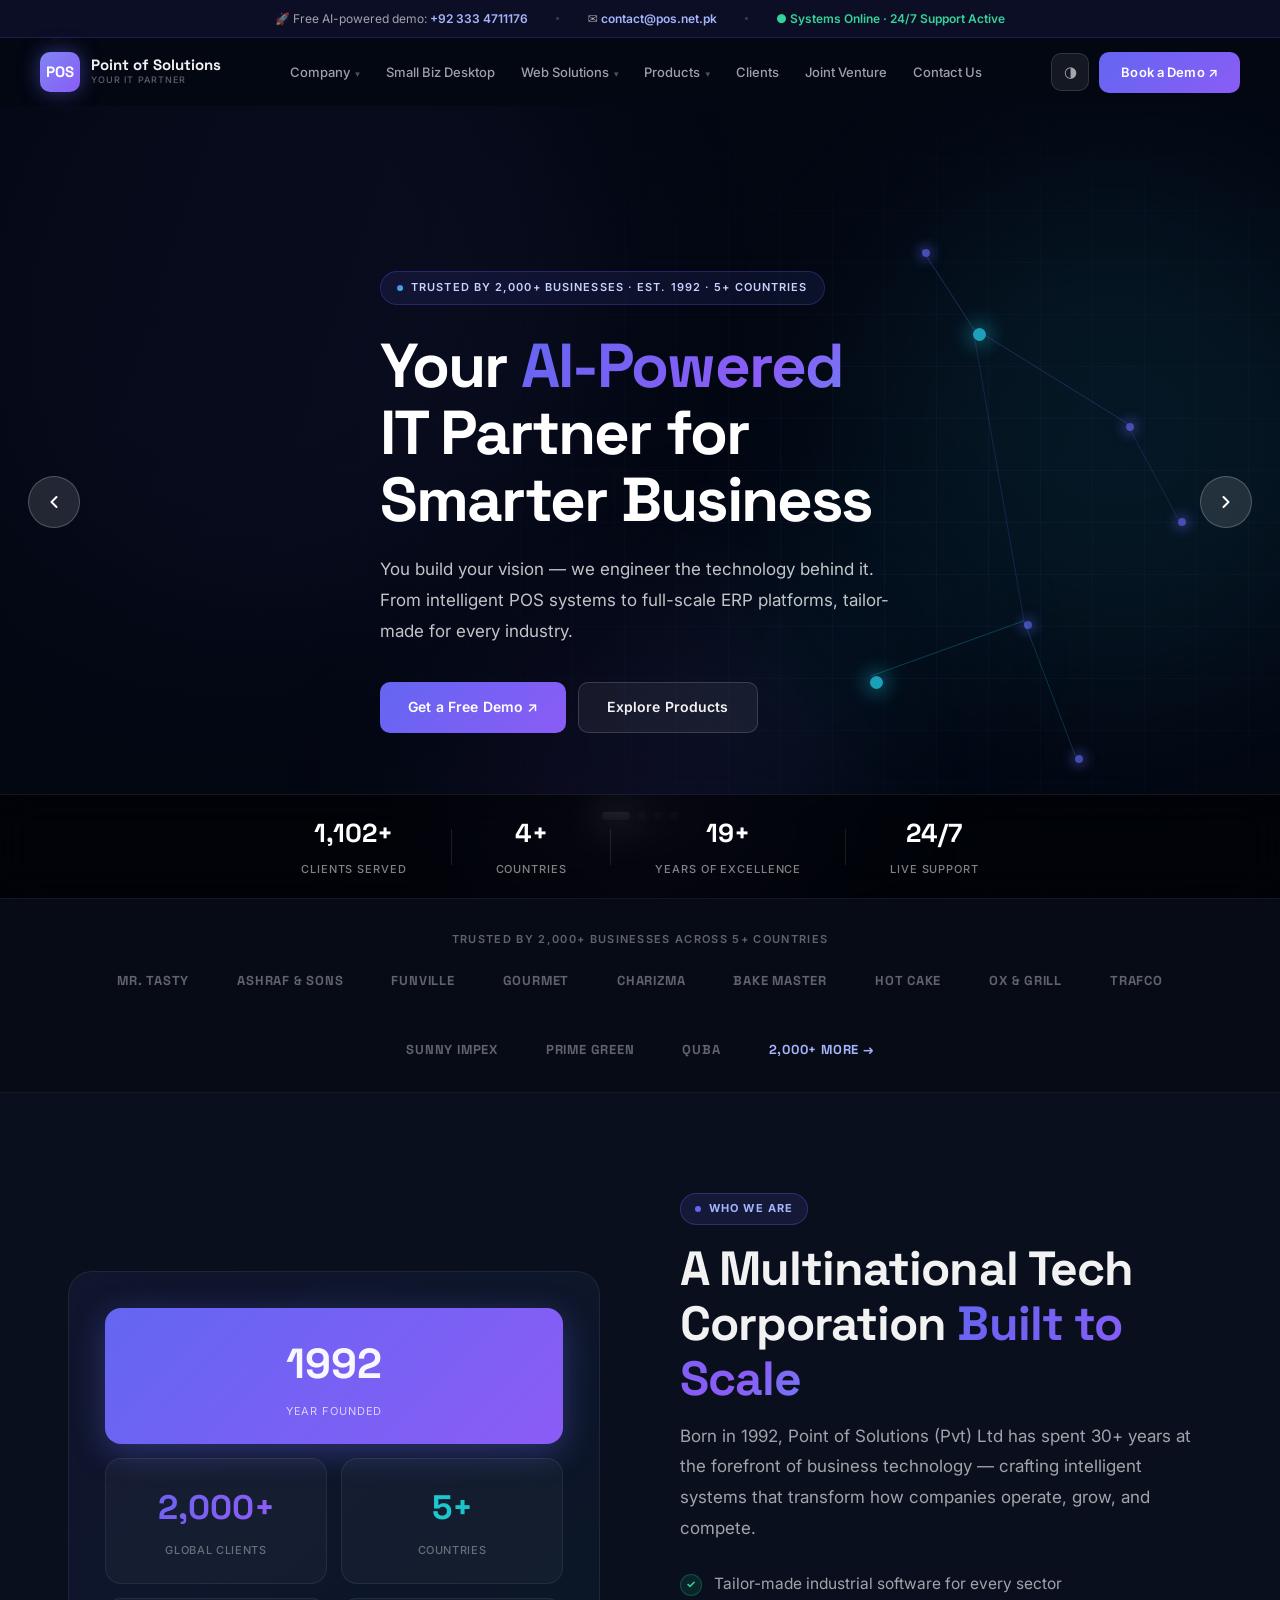
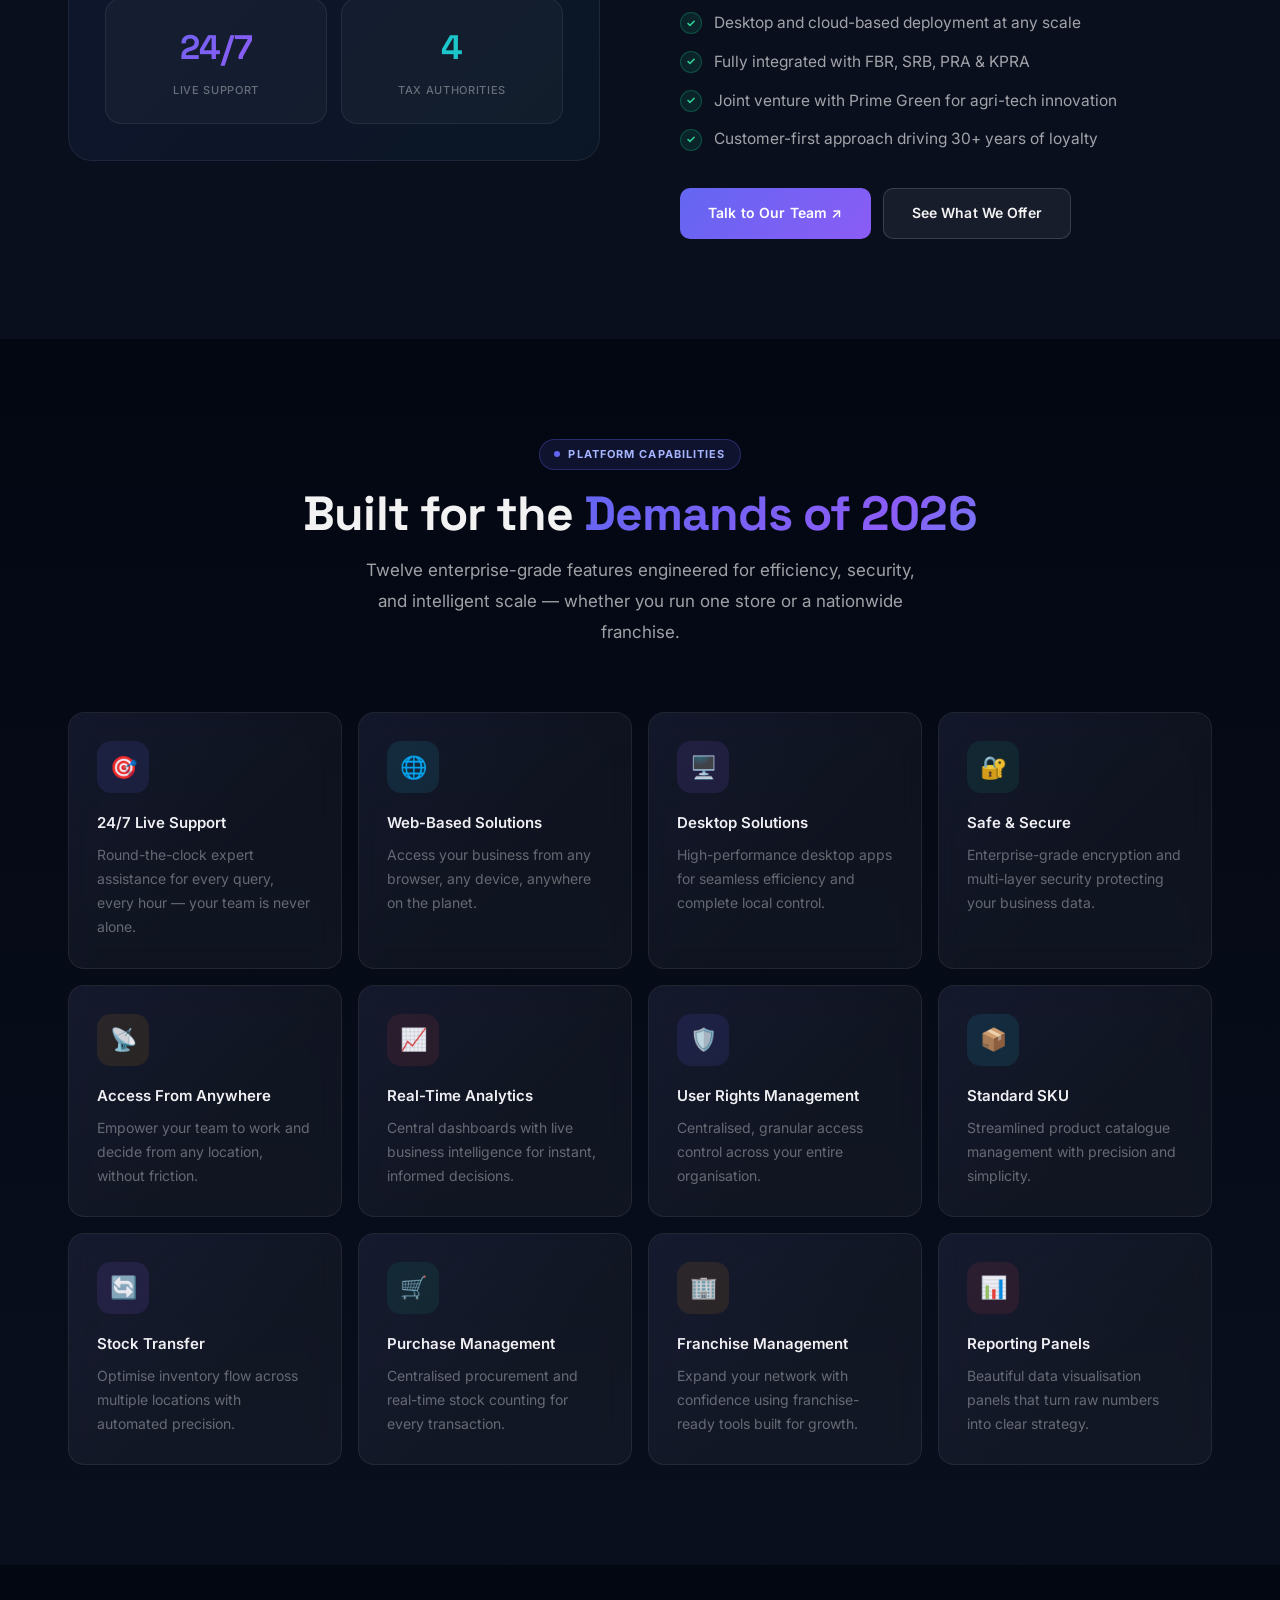
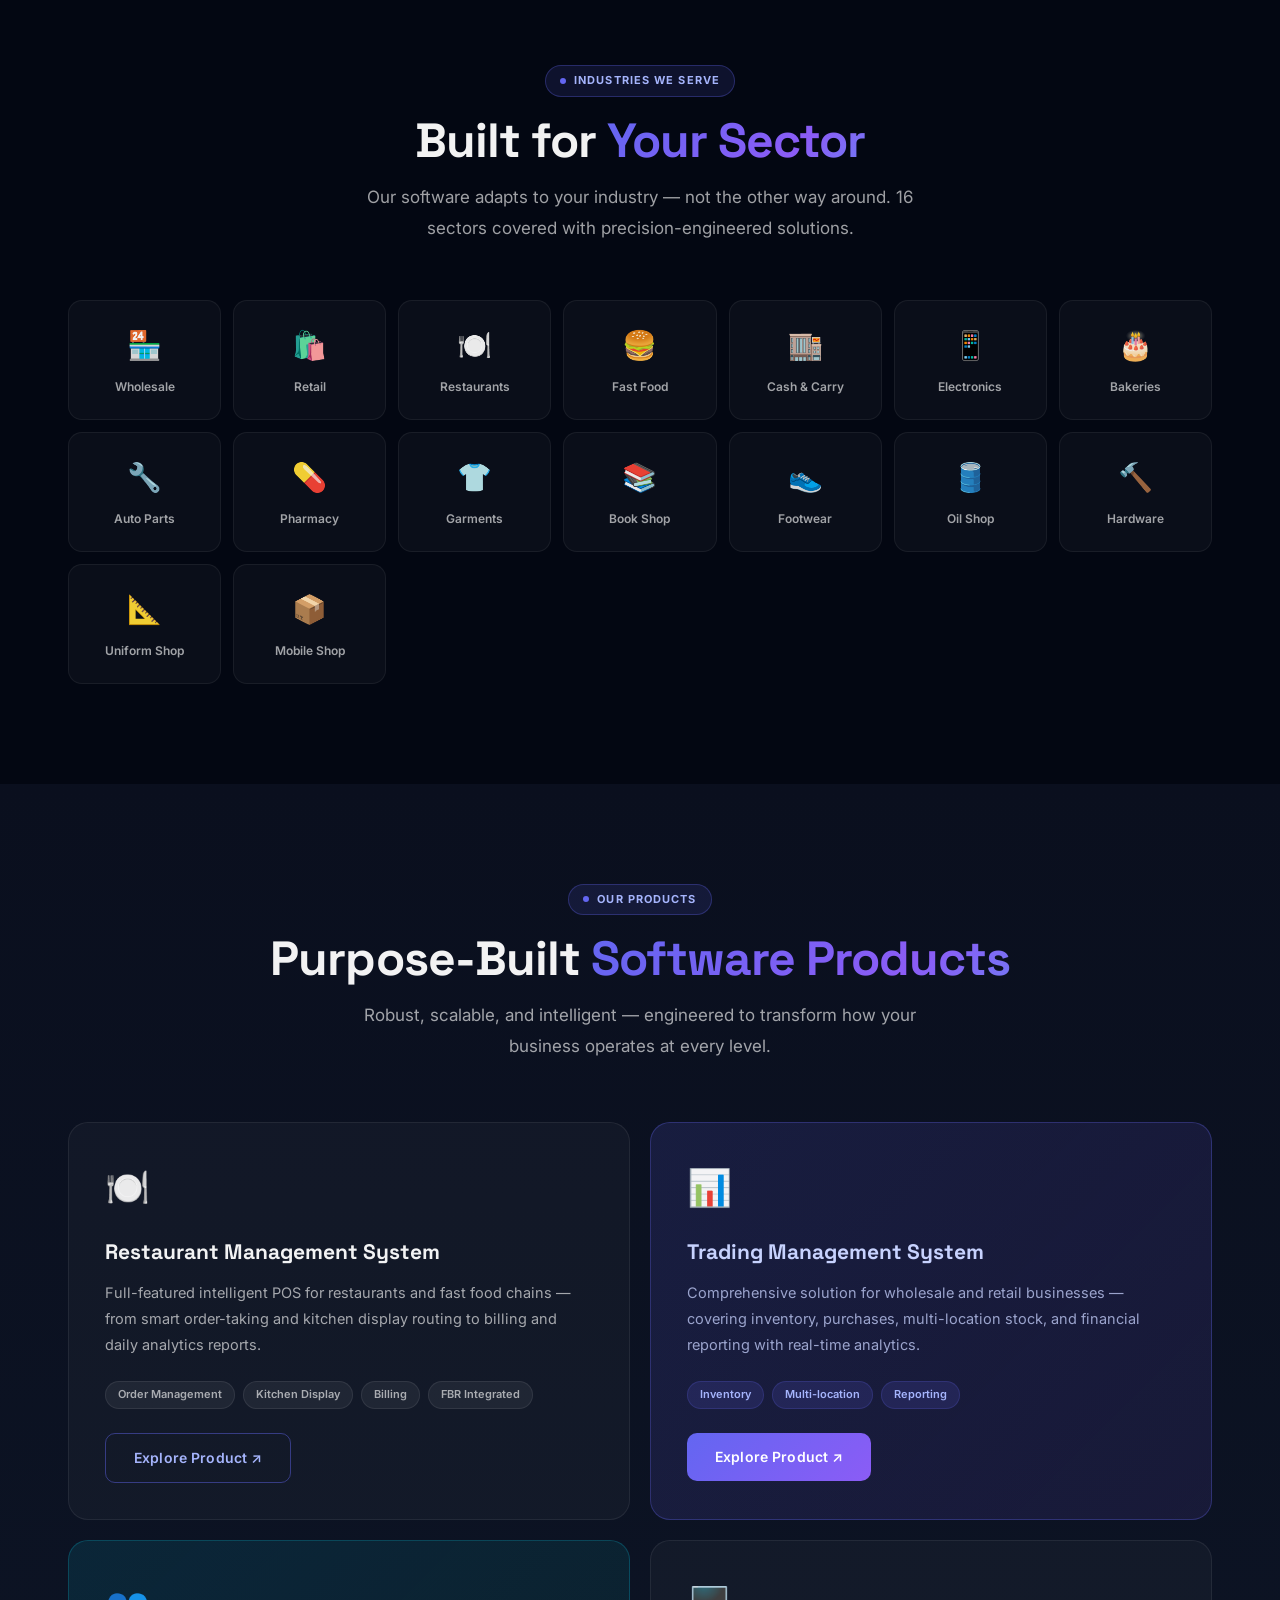
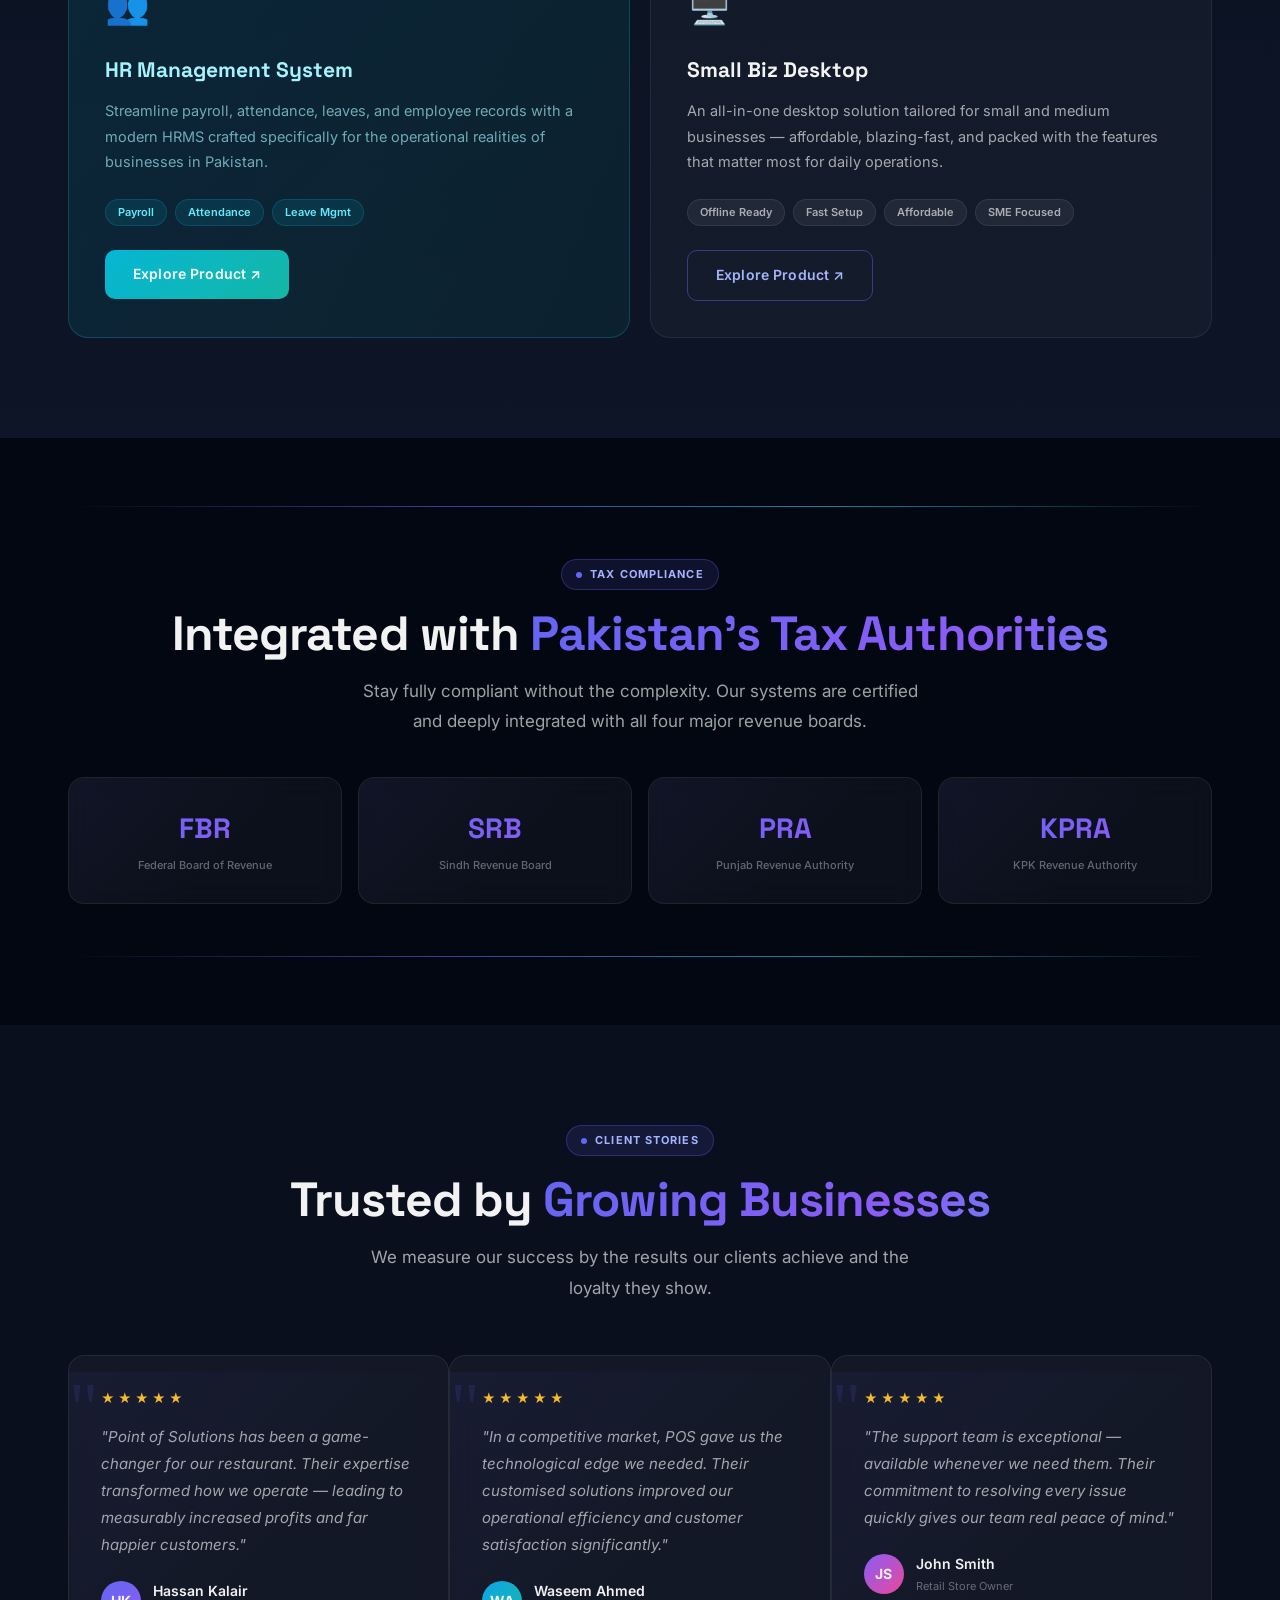
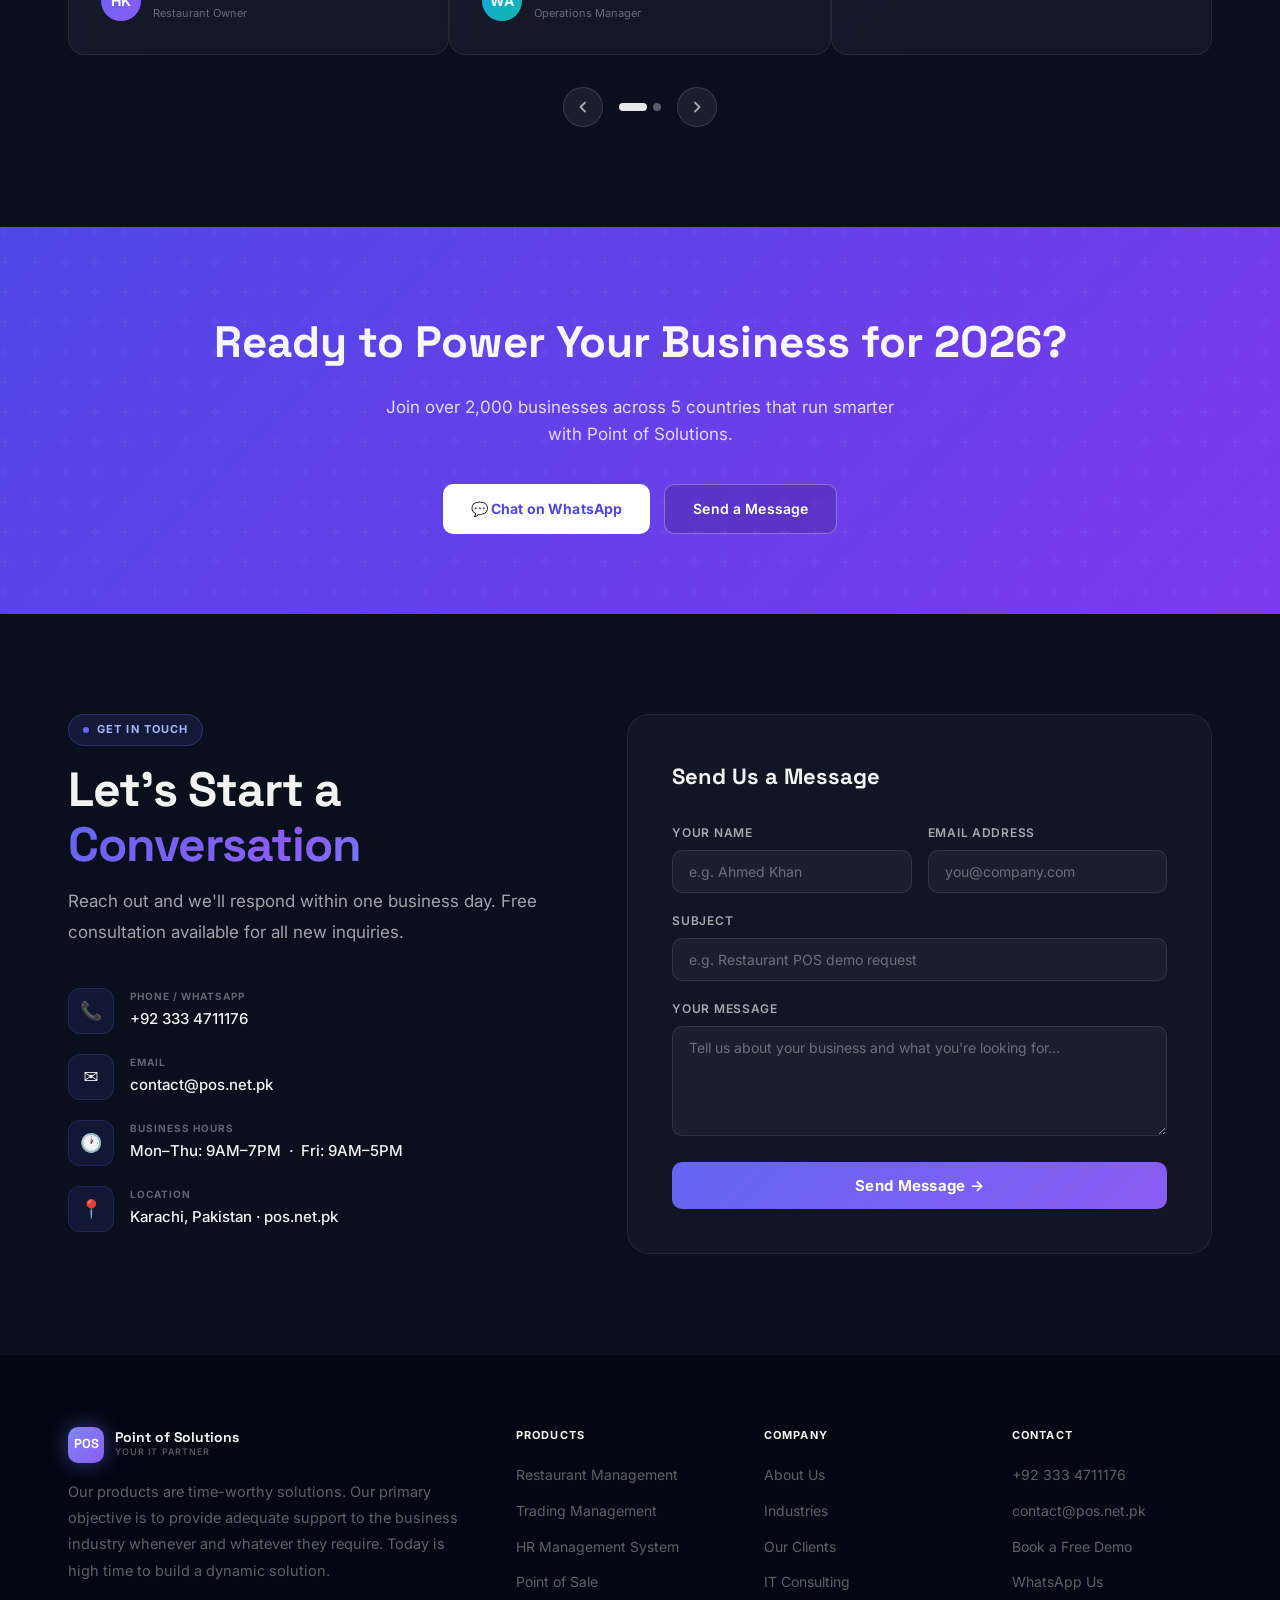
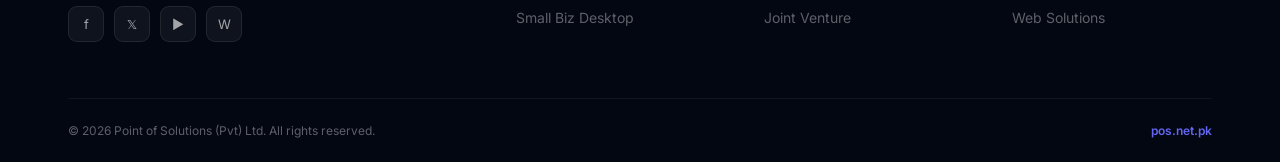
==== index.html @ 7ca5998a "initial commit" ====
<!DOCTYPE html>
<html lang="en" data-theme="dark">
<head>
<meta charset="UTF-8">
<meta name="viewport" content="width=device-width, initial-scale=1.0">
<title>Point of Solutions — Your AI-Powered IT Partner</title>
<link href="https://fonts.googleapis.com/css2?family=Inter:wght@300;400;500;600;700;800;900&family=Space+Grotesk:wght@400;500;600;700&display=swap" rel="stylesheet">
<link rel="stylesheet" href="css/base.css">
<link rel="stylesheet" href="css/animations.css">
<link rel="stylesheet" href="css/components.css">
<link rel="stylesheet" href="css/sections.css">
<link rel="stylesheet" href="css/responsive.css">
<link rel="stylesheet" href="css/pages.css">
<link rel="stylesheet" href="css/themes.css">
</head>
<body>

<!-- CANVAS for particle background -->
<canvas id="particleCanvas" style="position:fixed;inset:0;z-index:0;pointer-events:none;opacity:.28;"></canvas>

<!-- TOP BAR -->
<div class="topbar">
  <span>🚀 Free AI-powered demo: <a href="tel:+923334711176">+92 333 4711176</a></span>
  <span class="topbar-dot"></span>
  <span>✉ <a href="mailto:contact@pos.net.pk">contact@pos.net.pk</a></span>
  <span class="topbar-dot"></span>
  <span style="color:#34D399; font-weight:600;">● Systems Online · 24/7 Support Active</span>
</div>

<!-- NAV -->
<nav id="mainNav">
  <div class="nav-inner">
    <a href="#" class="logo-wrap">
      <div class="logo-mark"><span>POS</span></div>
      <div class="logo-text">
        <span class="logo-main">Point of Solutions</span>
        <span class="logo-sub">Your IT Partner</span>
      </div>
    </a>
    <ul class="nav-links">
      <li class="has-dropdown">
        <a href="about.html">Company <span class="dropdown-arrow">▾</span></a>
        <ul class="dropdown">
          <li><a href="about.html">About Us</a></li>
          <li><a href="#industries">Industries</a></li>
        </ul>
      </li>
      <li><a href="small-biz-desktop.html">Small Biz Desktop</a></li>
      <li class="has-dropdown">
        <a href="web-solutions.html">Web Solutions <span class="dropdown-arrow">▾</span></a>
        <ul class="dropdown">
          <li><a href="web-solutions.html">ERP Services &amp; Solutions</a></li>
          <li><a href="erp-integration.html">ERP Integration</a></li>
          <li><a href="it-consulting.html">IT Consulting</a></li>
        </ul>
      </li>
      <li class="has-dropdown">
        <a href="#products">Products <span class="dropdown-arrow">▾</span></a>
        <ul class="dropdown">
          <li><a href="restaurant-management-system.html">Restaurant Management System</a></li>
          <li><a href="trading-management-system.html">Trading Management System</a></li>
          <li><a href="hr-management-system.html">Human Resource Management System</a></li>
          <li><a href="point-of-sale.html">Point of Sale</a></li>
        </ul>
      </li>
      <li><a href="clients.html">Clients</a></li>
      <li><a href="joint-venture.html">Joint Venture</a></li>
      <li><a href="contact.html">Contact Us</a></li>
    </ul>
    <div class="nav-actions">
      <!-- Theme Switcher -->
      <div class="theme-switcher" id="themeSwitcher">
        <button class="theme-toggle" id="themeToggle" aria-label="Switch theme" title="Switch theme">
          <span class="theme-icon">◑</span>
        </button>
        <div class="theme-panel" id="themePanel">
          <div class="theme-panel-title">Appearance</div>
          <div class="theme-options">
            <button class="theme-opt" data-theme="dark">
              <span class="theme-swatch ts-dark"></span>Dark Pro
            </button>
            <button class="theme-opt" data-theme="light">
              <span class="theme-swatch ts-light"></span>Light
            </button>
            <button class="theme-opt" data-theme="midnight">
              <span class="theme-swatch ts-midnight"></span>Midnight
            </button>
            <button class="theme-opt" data-theme="aurora">
              <span class="theme-swatch ts-aurora"></span>Aurora
            </button>
          </div>
        </div>
      </div>
      <a href="contact.html" class="btn btn-primary" style="padding:10px 22px;font-size:13px;">Book a Demo ↗</a>
    </div>
  </div>
</nav>

<!-- HERO CAROUSEL -->
<section class="hero-carousel" id="heroCarousel" style="position:relative;z-index:1;">
  <div class="hc-track" id="hcTrack">

    <!-- Slide 1 — AI Brand (CSS animated background — no external image) -->
    <div class="hc-slide hc-slide-ai">
      <!-- Animated orbs -->
      <div class="hc-orb" style="width:700px;height:700px;top:-180px;left:-120px;background:rgba(99,102,241,0.14);animation-duration:13s;"></div>
      <div class="hc-orb" style="width:500px;height:500px;top:10%;right:-80px;background:rgba(34,211,238,0.09);animation:floatR 11s ease-in-out infinite;"></div>
      <div class="hc-orb" style="width:360px;height:360px;bottom:-60px;left:35%;background:rgba(139,92,246,0.11);animation-duration:9s;"></div>
      <div class="hc-orb" style="width:220px;height:220px;top:55%;left:55%;background:rgba(34,211,238,0.08);animation-duration:7s;"></div>
      <!-- Grid overlay -->
      <div class="hc-grid"></div>
      <!-- Neural nodes -->
      <div class="hc-neural">
        <div class="hc-node" style="top:18%;left:72%;animation-delay:0s;"></div>
        <div class="hc-node" style="top:65%;left:80%;animation-delay:.6s;"></div>
        <div class="hc-node" style="top:40%;left:88%;animation-delay:1.2s;"></div>
        <div class="hc-node hc-node-lg" style="top:28%;left:76%;animation-delay:.3s;"></div>
        <div class="hc-node hc-node-lg" style="top:72%;left:68%;animation-delay:.9s;"></div>
        <div class="hc-node" style="top:52%;left:92%;animation-delay:1.5s;"></div>
        <div class="hc-node" style="top:82%;left:84%;animation-delay:.45s;"></div>
        <!-- Connecting lines via SVG -->
        <svg class="hc-lines" aria-hidden="true">
          <line x1="72%" y1="18%" x2="76%" y2="28%" stroke="rgba(99,102,241,0.3)" stroke-width="1"/>
          <line x1="76%" y1="28%" x2="80%" y2="65%" stroke="rgba(99,102,241,0.2)" stroke-width="1"/>
          <line x1="80%" y1="65%" x2="68%" y2="72%" stroke="rgba(34,211,238,0.25)" stroke-width="1"/>
          <line x1="76%" y1="28%" x2="88%" y2="40%" stroke="rgba(139,92,246,0.25)" stroke-width="1"/>
          <line x1="88%" y1="40%" x2="92%" y2="52%" stroke="rgba(99,102,241,0.2)" stroke-width="1"/>
          <line x1="80%" y1="65%" x2="84%" y2="82%" stroke="rgba(34,211,238,0.2)" stroke-width="1"/>
        </svg>
      </div>
      <div class="hc-overlay hc-overlay-ai"></div>
      <div class="container">
        <div class="hc-content">
          <div class="hero-eyebrow">
            <span class="hero-eyebrow-dot"></span>
            Trusted by 2,000+ businesses · Est. 1992 · 5+ Countries
          </div>
          <h1 class="hc-title">
            Your <span class="grad-text">AI-Powered</span><br>
            IT Partner for<br>
            Smarter Business
          </h1>
          <p class="hc-subtitle">You build your vision — we engineer the technology behind it. From intelligent POS systems to full-scale ERP platforms, tailor-made for every industry.</p>
          <div class="hc-btns">
            <a href="#contact" class="btn btn-primary">Get a Free Demo ↗</a>
            <a href="#products" class="btn btn-ghost">Explore Products</a>
          </div>
        </div>
      </div>
    </div>

    <!-- Slide 2 — Restaurant (warm, upscale modern dining) -->
    <div class="hc-slide" style="background-image:url('https://images.unsplash.com/photo-1414235077428-338989a2e8c0?q=85&w=1920&auto=format&fit=crop')">
      <div class="hc-overlay"></div>
      <div class="container">
        <div class="hc-content">
          <div class="hero-eyebrow">
            <span class="hero-eyebrow-dot"></span>
            Restaurant Management System
          </div>
          <h1 class="hc-title">
            Intelligent <span class="grad-text">Restaurant</span><br>
            POS &amp; Kitchen<br>
            Management
          </h1>
          <p class="hc-subtitle">From smart order-taking and kitchen display routing to FBR-integrated billing — a complete solution built for modern restaurants and fast food chains.</p>
          <div class="hc-btns">
            <a href="restaurant-management-system.html" class="btn btn-primary">Explore System ↗</a>
            <a href="#contact" class="btn btn-ghost">Book a Demo</a>
          </div>
        </div>
      </div>
    </div>

    <!-- Slide 3 — ERP (modern analytics/tech dashboard) -->
    <div class="hc-slide" style="background-image:url('https://images.unsplash.com/photo-1551288049-bebda4e38f71?q=85&w=1920&auto=format&fit=crop')">
      <div class="hc-overlay"></div>
      <div class="container">
        <div class="hc-content">
          <div class="hero-eyebrow">
            <span class="hero-eyebrow-dot"></span>
            ERP &amp; Business Intelligence
          </div>
          <h1 class="hc-title">
            Enterprise-Grade<br>
            <span class="grad-text">ERP Solutions</span><br>
            at Every Scale
          </h1>
          <p class="hc-subtitle">Comprehensive trading, inventory and financial management with real-time analytics, multi-location support, and full tax authority integration.</p>
          <div class="hc-btns">
            <a href="web-solutions.html" class="btn btn-primary">Explore ERP ↗</a>
            <a href="#contact" class="btn btn-ghost">Get a Quote</a>
          </div>
        </div>
      </div>
    </div>

    <!-- Slide 4 — HR (modern bright office / professional team) -->
    <div class="hc-slide" style="background-image:url('https://images.unsplash.com/photo-1600880292089-90a7e086ee0c?q=85&w=1920&auto=format&fit=crop')">
      <div class="hc-overlay"></div>
      <div class="container">
        <div class="hc-content">
          <div class="hero-eyebrow">
            <span class="hero-eyebrow-dot"></span>
            Human Resource Management
          </div>
          <h1 class="hc-title">
            Empower Your<br>
            <span class="grad-text">Workforce</span><br>
            Intelligently
          </h1>
          <p class="hc-subtitle">Streamline payroll, attendance, leaves, and employee records with a modern HRMS crafted for the operational realities of businesses across Pakistan and beyond.</p>
          <div class="hc-btns">
            <a href="hr-management-system.html" class="btn btn-primary">Explore HRMS ↗</a>
            <a href="#contact" class="btn btn-ghost">Book a Demo</a>
          </div>
        </div>
      </div>
    </div>

  </div>

  <!-- Prev / Next -->
  <button class="hc-arrow hc-prev" id="hcPrev" aria-label="Previous slide">
    <svg width="20" height="20" viewBox="0 0 20 20" fill="none"><path d="M12.5 15L7.5 10l5-5" stroke="currentColor" stroke-width="2" stroke-linecap="round" stroke-linejoin="round"/></svg>
  </button>
  <button class="hc-arrow hc-next" id="hcNext" aria-label="Next slide">
    <svg width="20" height="20" viewBox="0 0 20 20" fill="none"><path d="M7.5 5l5 5-5 5" stroke="currentColor" stroke-width="2" stroke-linecap="round" stroke-linejoin="round"/></svg>
  </button>

  <!-- Dots -->
  <div class="hc-dots" id="hcDots">
    <button class="hc-dot active" data-slide="0" aria-label="Slide 1"></button>
    <button class="hc-dot" data-slide="1" aria-label="Slide 2"></button>
    <button class="hc-dot" data-slide="2" aria-label="Slide 3"></button>
    <button class="hc-dot" data-slide="3" aria-label="Slide 4"></button>
  </div>

  <!-- Stats bar -->
  <div class="hc-stats hero-stats">
    <div class="hc-stat"><strong id="stat1">2,000+</strong><span>Clients served</span></div>
    <div class="hc-stat-div"></div>
    <div class="hc-stat"><strong id="stat2">5+</strong><span>Countries</span></div>
    <div class="hc-stat-div"></div>
    <div class="hc-stat"><strong id="stat3">30+</strong><span>Years of excellence</span></div>
    <div class="hc-stat-div"></div>
    <div class="hc-stat"><strong>24/7</strong><span>Live support</span></div>
  </div>

  <!-- Progress bar -->
  <div class="hc-progress" id="hcProgress"></div>
</section>

<!-- CLIENTS STRIP -->
<div class="clients-strip" style="position:relative;z-index:1;">
  <div class="container">
    <p class="clients-label">Trusted by 2,000+ businesses across 5+ countries</p>
    <div class="client-logos">
      <span class="client-logo">Mr. Tasty</span>
      <span class="client-logo">Ashraf &amp; Sons</span>
      <span class="client-logo">Funville</span>
      <span class="client-logo">Gourmet</span>
      <span class="client-logo">Charizma</span>
      <span class="client-logo">Bake Master</span>
      <span class="client-logo">Hot Cake</span>
      <span class="client-logo">Ox &amp; Grill</span>
      <span class="client-logo">Trafco</span>
      <span class="client-logo">Sunny Impex</span>
      <span class="client-logo">Prime Green</span>
      <span class="client-logo">QUBA</span>
      <a href="clients.html" class="client-logo" style="color:#A5B4FC;">2,000+ more →</a>
    </div>
  </div>
</div>

<!-- ABOUT -->
<section class="section" id="about" style="background:var(--bg2);position:relative;z-index:1;">
  <div class="container">
    <div class="about-grid">
      <div class="reveal-l">
        <div class="about-visual-wrap">
          <div class="year-badge">
            <strong>1992</strong>
            <span>Year Founded</span>
          </div>
          <div class="about-stat-grid">
            <div class="astat"><strong class="grad-text">2,000+</strong><span>Global clients</span></div>
            <div class="astat"><strong class="grad-text-2">5+</strong><span>Countries</span></div>
            <div class="astat"><strong class="grad-text">24/7</strong><span>Live support</span></div>
            <div class="astat"><strong class="grad-text-2">4</strong><span>Tax authorities</span></div>
          </div>
        </div>
      </div>
      <div class="reveal-r">
        <div class="section-label"><span class="label-dot"></span>Who We Are</div>
        <h2 class="section-title">A Multinational Tech Corporation <span class="grad-text">Built to Scale</span></h2>
        <p class="section-sub">Born in 1992, Point of Solutions (Pvt) Ltd has spent 30+ years at the forefront of business technology — crafting intelligent systems that transform how companies operate, grow, and compete.</p>
        <ul class="check-list">
          <li><div class="chk">✓</div> Tailor-made industrial software for every sector</li>
          <li><div class="chk">✓</div> Desktop and cloud-based deployment at any scale</li>
          <li><div class="chk">✓</div> Fully integrated with FBR, SRB, PRA &amp; KPRA</li>
          <li><div class="chk">✓</div> Joint venture with Prime Green for agri-tech innovation</li>
          <li><div class="chk">✓</div> Customer-first approach driving 30+ years of loyalty</li>
        </ul>
        <div style="display:flex;gap:12px;flex-wrap:wrap;margin-top:36px;">
          <a href="#contact" class="btn btn-primary">Talk to Our Team ↗</a>
          <a href="#features" class="btn btn-ghost">See What We Offer</a>
        </div>
      </div>
    </div>
  </div>
</section>

<!-- FEATURES -->
<section class="section features-section" id="features" style="position:relative;z-index:1;">
  <div class="container">
    <div style="text-align:center;margin-bottom:64px;" class="reveal">
      <div class="section-label" style="margin:0 auto 16px;"><span class="label-dot"></span>Platform Capabilities</div>
      <h2 class="section-title">Built for the <span class="grad-text">Demands of 2026</span></h2>
      <p class="section-sub" style="margin:14px auto 0;max-width:580px;">Twelve enterprise-grade features engineered for efficiency, security, and intelligent scale — whether you run one store or a nationwide franchise.</p>
    </div>
    <div class="features-grid">
      <div class="glass feat-card glass-hover reveal delay-1"><div class="feat-icon-wrap" style="background:rgba(99,102,241,.12);">🎯</div><div class="feat-title">24/7 Live Support</div><div class="feat-desc">Round-the-clock expert assistance for every query, every hour — your team is never alone.</div></div>
      <div class="glass feat-card glass-hover reveal delay-2"><div class="feat-icon-wrap" style="background:rgba(34,211,238,.1);">🌐</div><div class="feat-title">Web-Based Solutions</div><div class="feat-desc">Access your business from any browser, any device, anywhere on the planet.</div></div>
      <div class="glass feat-card glass-hover reveal delay-3"><div class="feat-icon-wrap" style="background:rgba(139,92,246,.12);">🖥️</div><div class="feat-title">Desktop Solutions</div><div class="feat-desc">High-performance desktop apps for seamless efficiency and complete local control.</div></div>
      <div class="glass feat-card glass-hover reveal delay-4"><div class="feat-icon-wrap" style="background:rgba(16,185,129,.1);">🔐</div><div class="feat-title">Safe &amp; Secure</div><div class="feat-desc">Enterprise-grade encryption and multi-layer security protecting your business data.</div></div>
      <div class="glass feat-card glass-hover reveal delay-1"><div class="feat-icon-wrap" style="background:rgba(245,158,11,.1);">📡</div><div class="feat-title">Access From Anywhere</div><div class="feat-desc">Empower your team to work and decide from any location, without friction.</div></div>
      <div class="glass feat-card glass-hover reveal delay-2"><div class="feat-icon-wrap" style="background:rgba(239,68,68,.1);">📈</div><div class="feat-title">Real-Time Analytics</div><div class="feat-desc">Central dashboards with live business intelligence for instant, informed decisions.</div></div>
      <div class="glass feat-card glass-hover reveal delay-3"><div class="feat-icon-wrap" style="background:rgba(99,102,241,.12);">🛡️</div><div class="feat-title">User Rights Management</div><div class="feat-desc">Centralised, granular access control across your entire organisation.</div></div>
      <div class="glass feat-card glass-hover reveal delay-4"><div class="feat-icon-wrap" style="background:rgba(34,211,238,.1);">📦</div><div class="feat-title">Standard SKU</div><div class="feat-desc">Streamlined product catalogue management with precision and simplicity.</div></div>
      <div class="glass feat-card glass-hover reveal delay-1"><div class="feat-icon-wrap" style="background:rgba(139,92,246,.12);">🔄</div><div class="feat-title">Stock Transfer</div><div class="feat-desc">Optimise inventory flow across multiple locations with automated precision.</div></div>
      <div class="glass feat-card glass-hover reveal delay-2"><div class="feat-icon-wrap" style="background:rgba(16,185,129,.1);">🛒</div><div class="feat-title">Purchase Management</div><div class="feat-desc">Centralised procurement and real-time stock counting for every transaction.</div></div>
      <div class="glass feat-card glass-hover reveal delay-3"><div class="feat-icon-wrap" style="background:rgba(245,158,11,.1);">🏢</div><div class="feat-title">Franchise Management</div><div class="feat-desc">Expand your network with confidence using franchise-ready tools built for growth.</div></div>
      <div class="glass feat-card glass-hover reveal delay-4"><div class="feat-icon-wrap" style="background:rgba(239,68,68,.1);">📊</div><div class="feat-title">Reporting Panels</div><div class="feat-desc">Beautiful data visualisation panels that turn raw numbers into clear strategy.</div></div>
    </div>
  </div>
</section>

<!-- INDUSTRIES -->
<section class="section industries-section" id="industries" style="position:relative;z-index:1;">
  <div class="container">
    <div style="text-align:center;margin-bottom:56px;" class="reveal">
      <div class="section-label" style="margin:0 auto 16px;"><span class="label-dot"></span>Industries We Serve</div>
      <h2 class="section-title">Built for <span class="grad-text">Your Sector</span></h2>
      <p class="section-sub" style="margin:14px auto 0;">Our software adapts to your industry — not the other way around. 16 sectors covered with precision-engineered solutions.</p>
    </div>
    <div class="industry-grid">
      <div class="ind-card reveal delay-1"><span class="ind-icon">🏪</span><div class="ind-label">Wholesale</div></div>
      <div class="ind-card reveal delay-2"><span class="ind-icon">🛍️</span><div class="ind-label">Retail</div></div>
      <div class="ind-card reveal delay-3"><span class="ind-icon">🍽️</span><div class="ind-label">Restaurants</div></div>
      <div class="ind-card reveal delay-4"><span class="ind-icon">🍔</span><div class="ind-label">Fast Food</div></div>
      <div class="ind-card reveal delay-1"><span class="ind-icon">🏬</span><div class="ind-label">Cash &amp; Carry</div></div>
      <div class="ind-card reveal delay-2"><span class="ind-icon">📱</span><div class="ind-label">Electronics</div></div>
      <div class="ind-card reveal delay-3"><span class="ind-icon">🎂</span><div class="ind-label">Bakeries</div></div>
      <div class="ind-card reveal delay-4"><span class="ind-icon">🔧</span><div class="ind-label">Auto Parts</div></div>
      <div class="ind-card reveal delay-1"><span class="ind-icon">💊</span><div class="ind-label">Pharmacy</div></div>
      <div class="ind-card reveal delay-2"><span class="ind-icon">👕</span><div class="ind-label">Garments</div></div>
      <div class="ind-card reveal delay-3"><span class="ind-icon">📚</span><div class="ind-label">Book Shop</div></div>
      <div class="ind-card reveal delay-4"><span class="ind-icon">👟</span><div class="ind-label">Footwear</div></div>
      <div class="ind-card reveal delay-1"><span class="ind-icon">🛢️</span><div class="ind-label">Oil Shop</div></div>
      <div class="ind-card reveal delay-2"><span class="ind-icon">🔨</span><div class="ind-label">Hardware</div></div>
      <div class="ind-card reveal delay-3"><span class="ind-icon">📐</span><div class="ind-label">Uniform Shop</div></div>
      <div class="ind-card reveal delay-4"><span class="ind-icon">📦</span><div class="ind-label">Mobile Shop</div></div>
    </div>
  </div>
</section>

<!-- PRODUCTS -->
<section class="section products-section" id="products" style="position:relative;z-index:1;">
  <div class="container">
    <div style="text-align:center;margin-bottom:60px;" class="reveal">
      <div class="section-label" style="margin:0 auto 16px;"><span class="label-dot"></span>Our Products</div>
      <h2 class="section-title">Purpose-Built <span class="grad-text">Software Products</span></h2>
      <p class="section-sub" style="margin:14px auto 0;">Robust, scalable, and intelligent — engineered to transform how your business operates at every level.</p>
    </div>
    <div class="products-grid">
      <div class="prod-card prod-card-dark reveal delay-1">
        <span class="prod-icon">🍽️</span>
        <h3 class="prod-title">Restaurant Management System</h3>
        <p class="prod-desc">Full-featured intelligent POS for restaurants and fast food chains — from smart order-taking and kitchen display routing to billing and daily analytics reports.</p>
        <div class="prod-tags">
          <span class="prod-tag">Order Management</span>
          <span class="prod-tag">Kitchen Display</span>
          <span class="prod-tag">Billing</span>
          <span class="prod-tag">FBR Integrated</span>
        </div>
        <a href="restaurant-management-system.html" class="btn btn-outline">Explore Product ↗</a>
      </div>
      <div class="prod-card prod-card-highlight reveal delay-2">
        <span class="prod-icon">📊</span>
        <h3 class="prod-title" style="color:#C7D2FE;">Trading Management System</h3>
        <p class="prod-desc" style="color:rgba(199,210,254,.75);">Comprehensive solution for wholesale and retail businesses — covering inventory, purchases, multi-location stock, and financial reporting with real-time analytics.</p>
        <div class="prod-tags">
          <span class="prod-tag" style="background:rgba(99,102,241,.15);color:#A5B4FC;border-color:rgba(99,102,241,.2);">Inventory</span>
          <span class="prod-tag" style="background:rgba(99,102,241,.15);color:#A5B4FC;border-color:rgba(99,102,241,.2);">Multi-location</span>
          <span class="prod-tag" style="background:rgba(99,102,241,.15);color:#A5B4FC;border-color:rgba(99,102,241,.2);">Reporting</span>
        </div>
        <a href="trading-management-system.html" class="btn btn-primary">Explore Product ↗</a>
      </div>
      <div class="prod-card prod-card-cyan reveal delay-3">
        <span class="prod-icon">👥</span>
        <h3 class="prod-title" style="color:#A5F3FC;">HR Management System</h3>
        <p class="prod-desc" style="color:rgba(165,243,252,.65);">Streamline payroll, attendance, leaves, and employee records with a modern HRMS crafted specifically for the operational realities of businesses in Pakistan.</p>
        <div class="prod-tags">
          <span class="prod-tag" style="background:rgba(6,182,212,.12);color:#67E8F9;border-color:rgba(6,182,212,.2);">Payroll</span>
          <span class="prod-tag" style="background:rgba(6,182,212,.12);color:#67E8F9;border-color:rgba(6,182,212,.2);">Attendance</span>
          <span class="prod-tag" style="background:rgba(6,182,212,.12);color:#67E8F9;border-color:rgba(6,182,212,.2);">Leave Mgmt</span>
        </div>
        <a href="hr-management-system.html" class="btn btn-cyan">Explore Product ↗</a>
      </div>
      <div class="prod-card prod-card-dark reveal delay-4">
        <span class="prod-icon">🖥️</span>
        <h3 class="prod-title">Small Biz Desktop</h3>
        <p class="prod-desc">An all-in-one desktop solution tailored for small and medium businesses — affordable, blazing-fast, and packed with the features that matter most for daily operations.</p>
        <div class="prod-tags">
          <span class="prod-tag">Offline Ready</span>
          <span class="prod-tag">Fast Setup</span>
          <span class="prod-tag">Affordable</span>
          <span class="prod-tag">SME Focused</span>
        </div>
        <a href="small-biz-desktop.html" class="btn btn-outline">Explore Product ↗</a>
      </div>
    </div>
  </div>
</section>

<!-- TAX INTEGRATION -->
<section class="section-sm tax-section" style="position:relative;z-index:1;">
  <div class="container" style="text-align:center;">
    <span class="glow-line" style="margin-bottom:52px;display:block;"></span>
    <div class="section-label reveal" style="margin:0 auto 16px;"><span class="label-dot"></span>Tax Compliance</div>
    <h2 class="section-title reveal">Integrated with <span class="grad-text">Pakistan's Tax Authorities</span></h2>
    <p class="section-sub reveal" style="margin:14px auto 0;">Stay fully compliant without the complexity. Our systems are certified and deeply integrated with all four major revenue boards.</p>
    <div class="tax-grid">
      <div class="tax-card glass reveal delay-1"><span class="tax-abbr grad-text">FBR</span><div class="tax-full">Federal Board of Revenue</div></div>
      <div class="tax-card glass reveal delay-2"><span class="tax-abbr grad-text">SRB</span><div class="tax-full">Sindh Revenue Board</div></div>
      <div class="tax-card glass reveal delay-3"><span class="tax-abbr grad-text">PRA</span><div class="tax-full">Punjab Revenue Authority</div></div>
      <div class="tax-card glass reveal delay-4"><span class="tax-abbr grad-text">KPRA</span><div class="tax-full">KPK Revenue Authority</div></div>
    </div>
    <span class="glow-line" style="margin-top:52px;display:block;"></span>
  </div>
</section>

<!-- TESTIMONIALS -->
<section class="section" id="clients" style="background:var(--bg2);position:relative;z-index:1;">
  <div class="container">
    <div style="text-align:center;margin-bottom:52px;" class="reveal">
      <div class="section-label" style="margin:0 auto 16px;"><span class="label-dot"></span>Client Stories</div>
      <h2 class="section-title">Trusted by <span class="grad-text">Growing Businesses</span></h2>
      <p class="section-sub" style="margin:14px auto 0;">We measure our success by the results our clients achieve and the loyalty they show.</p>
    </div>

    <!-- Testimonial Carousel -->
    <div class="testi-carousel">
      <div class="testi-track" id="testiTrack">
        <div class="glass testi-card">
          <div class="stars">★★★★★</div>
          <p class="testi-quote">"Point of Solutions has been a game-changer for our restaurant. Their expertise transformed how we operate — leading to measurably increased profits and far happier customers."</p>
          <div class="testi-author">
            <div class="testi-avatar" style="background:linear-gradient(135deg,#6366F1,#8B5CF6);">HK</div>
            <div><div class="testi-name">Hassan Kalair</div><div class="testi-role">Restaurant Owner</div></div>
          </div>
        </div>
        <div class="glass testi-card">
          <div class="stars">★★★★★</div>
          <p class="testi-quote">"In a competitive market, POS gave us the technological edge we needed. Their customised solutions improved our operational efficiency and customer satisfaction significantly."</p>
          <div class="testi-author">
            <div class="testi-avatar" style="background:linear-gradient(135deg,#0EA5E9,#14B8A6);">WA</div>
            <div><div class="testi-name">Waseem Ahmed</div><div class="testi-role">Operations Manager</div></div>
          </div>
        </div>
        <div class="glass testi-card">
          <div class="stars">★★★★★</div>
          <p class="testi-quote">"The support team is exceptional — available whenever we need them. Their commitment to resolving every issue quickly gives our team real peace of mind."</p>
          <div class="testi-author">
            <div class="testi-avatar" style="background:linear-gradient(135deg,#8B5CF6,#EC4899);">JS</div>
            <div><div class="testi-name">John Smith</div><div class="testi-role">Retail Store Owner</div></div>
          </div>
        </div>
        <div class="glass testi-card">
          <div class="stars">★★★★★</div>
          <p class="testi-quote">"FBR integration made compliance effortless. We can focus entirely on growing the business while POS handles all the regulatory complexity behind the scenes."</p>
          <div class="testi-author">
            <div class="testi-avatar" style="background:linear-gradient(135deg,#10B981,#059669);">ML</div>
            <div><div class="testi-name">Maria Lopez</div><div class="testi-role">Retail Chain Manager</div></div>
          </div>
        </div>
        <div class="glass testi-card">
          <div class="stars">★★★★★</div>
          <p class="testi-quote">"Setting up a franchise network used to be overwhelming. POS gave us the tools and confidence to expand to three new locations within one year — seamlessly."</p>
          <div class="testi-author">
            <div class="testi-avatar" style="background:linear-gradient(135deg,#F59E0B,#EF4444);">AR</div>
            <div><div class="testi-name">Ahmed Raza</div><div class="testi-role">Franchise Owner</div></div>
          </div>
        </div>
        <div class="glass testi-card">
          <div class="stars">★★★★★</div>
          <p class="testi-quote">"The real-time analytics alone have paid back our investment many times over. We now make faster, smarter decisions based on live data — not gut feeling."</p>
          <div class="testi-author">
            <div class="testi-avatar" style="background:linear-gradient(135deg,#0891B2,#6366F1);">SN</div>
            <div><div class="testi-name">Sara Niaz</div><div class="testi-role">Operations Director</div></div>
          </div>
        </div>
      </div>

      <!-- Nav -->
      <div class="testi-carousel-nav">
        <button class="testi-nav-btn" id="testiPrev" aria-label="Previous">
          <svg width="14" height="14" viewBox="0 0 14 14" fill="none"><path d="M9 11.5L4.5 7 9 2.5" stroke="currentColor" stroke-width="1.8" stroke-linecap="round" stroke-linejoin="round"/></svg>
        </button>
        <div id="testiDots" style="display:flex;gap:6px;"></div>
        <button class="testi-nav-btn" id="testiNext" aria-label="Next">
          <svg width="14" height="14" viewBox="0 0 14 14" fill="none"><path d="M5 2.5L9.5 7 5 11.5" stroke="currentColor" stroke-width="1.8" stroke-linecap="round" stroke-linejoin="round"/></svg>
        </button>
      </div>
    </div>
  </div>
</section>

<!-- CTA BAND -->
<div class="cta-band" style="position:relative;z-index:1;">
  <div class="container reveal">
    <h2>Ready to Power Your Business for 2026?</h2>
    <p>Join over 2,000 businesses across 5 countries that run smarter with Point of Solutions.</p>
    <div class="cta-btns">
      <a href="https://wa.me/923334711176" class="btn btn-white" target="_blank">💬 Chat on WhatsApp</a>
      <a href="#contact" class="btn" style="background:rgba(0,0,0,.15);color:#fff;border:1px solid rgba(255,255,255,.3);">Send a Message</a>
    </div>
  </div>
</div>

<!-- CONTACT -->
<section class="section contact-section" id="contact" style="position:relative;z-index:1;">
  <div class="container">
    <div class="contact-grid">
      <div class="reveal-l">
        <div class="section-label"><span class="label-dot"></span>Get in Touch</div>
        <h2 class="section-title">Let's Start a <span class="grad-text">Conversation</span></h2>
        <p class="section-sub">Reach out and we'll respond within one business day. Free consultation available for all new inquiries.</p>
        <div class="contact-items">
          <div class="contact-item">
            <div class="contact-icon-wrap">📞</div>
            <div><div class="c-label">Phone / WhatsApp</div><div class="c-val">+92 333 4711176</div></div>
          </div>
          <div class="contact-item">
            <div class="contact-icon-wrap">✉️</div>
            <div><div class="c-label">Email</div><div class="c-val">contact@pos.net.pk</div></div>
          </div>
          <div class="contact-item">
            <div class="contact-icon-wrap">🕐</div>
            <div><div class="c-label">Business Hours</div><div class="c-val">Mon–Thu: 9AM–7PM &nbsp;·&nbsp; Fri: 9AM–5PM</div></div>
          </div>
          <div class="contact-item">
            <div class="contact-icon-wrap">📍</div>
            <div><div class="c-label">Location</div><div class="c-val">Karachi, Pakistan · pos.net.pk</div></div>
          </div>
        </div>
      </div>
      <div class="reveal-r">
        <div class="contact-form-wrap">
          <h3 style="font-family:'Space Grotesk',sans-serif;font-size:22px;font-weight:700;margin-bottom:28px;">Send Us a Message</h3>
          <div class="form-row">
            <div class="form-group">
              <label>Your Name</label>
              <input type="text" placeholder="e.g. Ahmed Khan">
            </div>
            <div class="form-group">
              <label>Email Address</label>
              <input type="email" placeholder="you@company.com">
            </div>
          </div>
          <div class="form-group">
            <label>Subject</label>
            <input type="text" placeholder="e.g. Restaurant POS demo request">
          </div>
          <div class="form-group">
            <label>Your Message</label>
            <textarea placeholder="Tell us about your business and what you're looking for..."></textarea>
          </div>
          <button class="form-submit" onclick="this.innerHTML='✓ Message Sent!';this.style.background='linear-gradient(135deg,#10B981,#059669)';">Send Message →</button>
        </div>
      </div>
    </div>
  </div>
</section>

<!-- FOOTER -->
<footer style="position:relative;z-index:1;">
  <div class="container">
    <div class="footer-grid">
      <div>
        <a href="#" class="logo-wrap" style="display:flex;margin-bottom:0;">
          <div class="logo-mark" style="width:36px;height:36px;"><span style="font-size:13px;">POS</span></div>
          <div class="logo-text">
            <span class="logo-main" style="font-size:14px;">Point of Solutions</span>
            <span class="logo-sub">Your IT Partner</span>
          </div>
        </a>
        <p class="footer-desc">Our products are time-worthy solutions. Our primary objective is to provide adequate support to the business industry whenever and whatever they require. Today is high time to build a dynamic solution.</p>
        <div class="socials" style="margin-top:22px;">
          <a href="#" class="social">f</a>
          <a href="#" class="social">𝕏</a>
          <a href="#" class="social">▶</a>
          <a href="https://wa.me/923334711176" class="social" target="_blank">W</a>
        </div>
      </div>
      <div>
        <div class="footer-title">Products</div>
        <ul class="footer-links">
          <li><a href="restaurant-management-system.html">Restaurant Management</a></li>
          <li><a href="trading-management-system.html">Trading Management</a></li>
          <li><a href="hr-management-system.html">HR Management System</a></li>
          <li><a href="point-of-sale.html">Point of Sale</a></li>
          <li><a href="small-biz-desktop.html">Small Biz Desktop</a></li>
        </ul>
      </div>
      <div>
        <div class="footer-title">Company</div>
        <ul class="footer-links">
          <li><a href="about.html">About Us</a></li>
          <li><a href="#industries">Industries</a></li>
          <li><a href="clients.html">Our Clients</a></li>
          <li><a href="it-consulting.html">IT Consulting</a></li>
          <li><a href="joint-venture.html">Joint Venture</a></li>
        </ul>
      </div>
      <div>
        <div class="footer-title">Contact</div>
        <ul class="footer-links">
          <li><a href="tel:+923334711176">+92 333 4711176</a></li>
          <li><a href="mailto:contact@pos.net.pk">contact@pos.net.pk</a></li>
          <li><a href="contact.html">Book a Free Demo</a></li>
          <li><a href="https://wa.me/923334711176" target="_blank">WhatsApp Us</a></li>
          <li><a href="web-solutions.html">Web Solutions</a></li>
        </ul>
      </div>
    </div>
    <div class="footer-bottom">
      <span>© 2026 Point of Solutions (Pvt) Ltd. All rights reserved.</span>
      <span style="color:#6366F1;font-weight:600;">pos.net.pk</span>
    </div>
  </div>
</footer>

<script src="js/particles.js"></script>
<script src="js/nav.js"></script>
<script src="js/reveal.js"></script>
<script src="js/counters.js"></script>
<script src="js/carousel.js"></script>
<script src="js/themes.js"></script>
</body>
</html>
---- css/base.css ----
/* ── RESET & BASE ── */
*, *::before, *::after { box-sizing: border-box; margin: 0; padding: 0; }
:root {
  /* structural */
  --radius: 16px;
  --r-sm:   10px;
  --r-xl:   24px;
  /* static accent palette kept for components that reference them directly */
  --indigo:   #6366F1;
  --violet:   #8B5CF6;
  --cyan:     #22D3EE;
  --teal:     #14B8A6;
  --emerald:  #10B981;
  --white:    #FFFFFF;
  /* color tokens — overridden by themes.css per [data-theme] */
  --bg:            #030712;
  --bg2:           #0A0F1E;
  --bg3:           #0D1526;
  --card:          rgba(255,255,255,0.04);
  --card-b:        rgba(255,255,255,0.08);
  --card-hover-b:  rgba(99,102,241,0.4);
  --t1:            rgba(255,255,255,0.95);
  --t2:            rgba(255,255,255,0.60);
  --t3:            rgba(255,255,255,0.35);
  --accent:        #6366F1;
  --accent-2:      #8B5CF6;
  --accent-3:      #22D3EE;
  --accent-light:  #A5B4FC;
  --accent-glow:   rgba(99,102,241,0.15);
  --label-bg:      rgba(99,102,241,0.12);
  --label-border:  rgba(99,102,241,0.3);
  --label-color:   #A5B4FC;
  --input-bg:      rgba(255,255,255,0.04);
  --input-border:  rgba(255,255,255,0.1);
  --footer-bg:     #030712;
}
html { scroll-behavior: smooth; }
body {
  font-family: 'Inter', system-ui, sans-serif;
  background: var(--bg);
  color: var(--t1);
  line-height: 1.6;
  overflow-x: hidden;
}
a { text-decoration: none; color: inherit; }
---- css/animations.css ----
/* ── ANIMATED BACKGROUND ── */
.orb {
  position: absolute; border-radius: 50%; filter: blur(80px);
  pointer-events: none; z-index: 0;
  animation: float 8s ease-in-out infinite;
}
@keyframes float {
  0%,100% { transform: translateY(0) scale(1); }
  50%      { transform: translateY(-30px) scale(1.05); }
}
@keyframes floatR {
  0%,100% { transform: translateY(0) scale(1); }
  50%      { transform: translateY(30px) scale(0.97); }
}
@keyframes pulse-glow {
  0%,100% { opacity: 0.5; }
  50%      { opacity: 1; }
}
@keyframes gradient-shift {
  0%   { background-position: 0% 50%; }
  50%  { background-position: 100% 50%; }
  100% { background-position: 0% 50%; }
}
@keyframes fadeUp {
  from { opacity: 0; transform: translateY(32px); }
  to   { opacity: 1; transform: translateY(0); }
}
@keyframes fadeIn {
  from { opacity: 0; }
  to   { opacity: 1; }
}
@keyframes slideLeft {
  from { opacity: 0; transform: translateX(40px); }
  to   { opacity: 1; transform: translateX(0); }
}
@keyframes spin-slow {
  to { transform: rotate(360deg); }
}
@keyframes shimmer {
  0%   { transform: translateX(-100%); }
  100% { transform: translateX(100%); }
}
@keyframes blink {
  0%,100% { opacity: 1; }
  50%      { opacity: 0; }
}

/* ── SCROLL ANIMATIONS ── */
.reveal   { opacity: 0; transform: translateY(28px);  transition: opacity .7s ease, transform .7s ease; }
.reveal-l { opacity: 0; transform: translateX(-28px); transition: opacity .7s ease, transform .7s ease; }
.reveal-r { opacity: 0; transform: translateX(28px);  transition: opacity .7s ease, transform .7s ease; }
.reveal.visible,
.reveal-l.visible,
.reveal-r.visible { opacity: 1; transform: translate(0); }

.delay-1 { transition-delay: .1s; }
.delay-2 { transition-delay: .2s; }
.delay-3 { transition-delay: .3s; }
.delay-4 { transition-delay: .4s; }
.delay-5 { transition-delay: .5s; }
.delay-6 { transition-delay: .6s; }
---- css/components.css ----
/* ── UTILITIES ── */
.container  { max-width: 1200px; margin: 0 auto; padding: 0 28px; }
.section    { padding: 100px 0; }
.section-sm { padding: 68px 0; }

.grad-text {
  background: linear-gradient(135deg, #6366F1 0%, #8B5CF6 40%, #22D3EE 100%);
  -webkit-background-clip: text; background-clip: text;
  -webkit-text-fill-color: transparent; background-size: 200% auto;
  animation: gradient-shift 4s ease infinite;
}
.grad-text-2 {
  background: linear-gradient(90deg, #22D3EE, #14B8A6);
  -webkit-background-clip: text; background-clip: text;
  -webkit-text-fill-color: transparent;
}

.section-label {
  display: inline-flex; align-items: center; gap: 8px;
  background: rgba(99,102,241,.12); border: 1px solid rgba(99,102,241,.3);
  color: #A5B4FC; font-size: 11px; font-weight: 700;
  letter-spacing: .1em; text-transform: uppercase;
  padding: 6px 14px; border-radius: 999px; margin-bottom: 16px;
}
.label-dot {
  width: 6px; height: 6px; border-radius: 50%;
  background: #6366F1;
  animation: pulse-glow 2s ease-in-out infinite;
}
.section-title { font-family: 'Space Grotesk', sans-serif; font-size: clamp(30px,4.5vw,48px); font-weight: 700; line-height: 1.15; letter-spacing: -.02em; }
.section-sub   { font-size: 17px; color: var(--t2); margin-top: 14px; max-width: 560px; line-height: 1.75; }

/* ── GLASS CARD ── */
.glass {
  background: var(--card);
  border: 1px solid var(--card-b);
  border-radius: var(--radius);
  backdrop-filter: blur(12px);
  -webkit-backdrop-filter: blur(12px);
  position: relative; overflow: hidden;
}
.glass::before {
  content: ''; position: absolute; inset: 0;
  background: linear-gradient(135deg, rgba(99,102,241,.06) 0%, transparent 60%);
  pointer-events: none;
}
.glass-hover { transition: border-color .25s, transform .25s, box-shadow .25s; }
.glass-hover:hover {
  border-color: rgba(99,102,241,.4);
  transform: translateY(-4px);
  box-shadow: 0 20px 60px rgba(99,102,241,.15);
}

/* ── GLOW LINE ── */
.glow-line {
  display: block; height: 1px; width: 100%;
  background: linear-gradient(90deg, transparent, rgba(99,102,241,.6), rgba(34,211,238,.6), transparent);
}

/* ── BUTTONS ── */
.btn {
  display: inline-flex; align-items: center; gap: 8px;
  padding: 13px 28px; border-radius: var(--r-sm);
  font-size: 14px; font-weight: 600; cursor: pointer;
  transition: all .2s; border: none; letter-spacing: .01em;
  position: relative; overflow: hidden;
}
.btn::after {
  content: ''; position: absolute;
  top: -50%; left: -60%; width: 40%; height: 200%;
  background: rgba(255,255,255,.12); transform: skewX(-20deg);
  transition: left .4s;
}
.btn:hover::after { left: 120%; }

.btn-primary { background: linear-gradient(135deg, #6366F1, #8B5CF6); color: #fff; box-shadow: 0 0 0 rgba(99,102,241,0); }
.btn-primary:hover { box-shadow: 0 8px 32px rgba(99,102,241,.5); transform: translateY(-1px); }

.btn-ghost { background: rgba(255,255,255,.06); color: var(--t1); border: 1px solid rgba(255,255,255,.15); }
.btn-ghost:hover { background: rgba(255,255,255,.1); border-color: rgba(255,255,255,.3); }

.btn-outline { background: transparent; color: #A5B4FC; border: 1px solid rgba(99,102,241,.45); }
.btn-outline:hover { background: rgba(99,102,241,.12); border-color: #6366F1; }

.btn-cyan { background: linear-gradient(135deg, #06B6D4, #14B8A6); color: #fff; }
.btn-cyan:hover { box-shadow: 0 8px 32px rgba(6,182,212,.45); transform: translateY(-1px); }

.btn-white { background: #fff; color: #4F46E5; font-weight: 700; }
.btn-white:hover { transform: translateY(-2px); box-shadow: 0 8px 32px rgba(0,0,0,.2); }
---- css/sections.css ----
/* ── TOP BAR ── */
.topbar {
  background: rgba(99,102,241,.08);
  border-bottom: 1px solid rgba(99,102,241,.2);
  padding: 9px 0;
  display: flex; align-items: center; justify-content: center; gap: 28px;
  font-size: 12px; color: var(--t2);
}
.topbar a { color: #A5B4FC; font-weight: 600; transition: color .15s; }
.topbar a:hover { color: #fff; }
.topbar-dot { width: 3px; height: 3px; border-radius: 50%; background: rgba(255,255,255,.2); }

/* ── NAV ── */
nav {
  position: sticky; top: 0; z-index: 100;
  padding: 0 28px;
  transition: background .3s, border-color .3s, box-shadow .3s;
}
nav.scrolled {
  background: rgba(3,7,18,.85);
  border-bottom: 1px solid rgba(255,255,255,.07);
  backdrop-filter: blur(20px);
  -webkit-backdrop-filter: blur(20px);
  box-shadow: 0 4px 40px rgba(0,0,0,.4);
}
.nav-inner {
  max-width: 1200px; margin: 0 auto;
  display: flex; align-items: center; justify-content: space-between;
  height: 68px;
}
.nav-links { display: flex; align-items: center; gap: 2px; list-style: none; }
.nav-links a {
  padding: 8px 12px; font-size: 13px; font-weight: 500;
  color: var(--t2); border-radius: 8px; transition: .15s; white-space: nowrap;
}
.nav-links a:hover { color: var(--t1); background: rgba(255,255,255,.06); }
.nav-actions { display: flex; align-items: center; gap: 10px; flex-shrink: 0; }
.nav-phone { font-size: 13px; color: #A5B4FC; font-weight: 600; white-space: nowrap; }

/* ── LOGO ── */
.logo-wrap  { display: flex; align-items: center; gap: 11px; }
.logo-mark  {
  width: 40px; height: 40px; border-radius: 10px; position: relative;
  background: linear-gradient(135deg, #6366F1, #8B5CF6);
  display: flex; align-items: center; justify-content: center;
  box-shadow: 0 0 20px rgba(99,102,241,.5);
}
.logo-mark::before {
  content: ''; position: absolute; inset: 0; border-radius: 10px;
  background: linear-gradient(135deg, rgba(255,255,255,.2), transparent);
}
.logo-mark span {
  font-family: 'Space Grotesk', sans-serif;
  font-weight: 700; font-size: 15px; color: #fff; position: relative; z-index: 1;
}
.logo-text { display: flex; flex-direction: column; gap: 0; }
.logo-main { font-family: 'Space Grotesk', sans-serif; font-weight: 700; font-size: 15px; color: var(--t1); line-height: 1.1; }
.logo-sub  { font-size: 9px; font-weight: 500; color: var(--t3); text-transform: uppercase; letter-spacing: .12em; }

/* ── HERO ── */
.hero {
  position: relative; min-height: 96vh;
  display: flex; align-items: center;
  overflow: hidden;
  background: radial-gradient(ellipse 120% 80% at 50% -10%, rgba(99,102,241,.12) 0%, transparent 60%),
              radial-gradient(ellipse 80% 60% at 90% 50%, rgba(34,211,238,.06) 0%, transparent 50%),
              var(--bg);
}
.hero-canvas { position: absolute; inset: 0; z-index: 0; }
.hero-grid {
  position: relative; z-index: 1;
  display: grid; grid-template-columns: 1.1fr 1fr;
  gap: 64px; align-items: center;
  padding: 80px 0 60px;
}
.hero-eyebrow {
  display: inline-flex; align-items: center; gap: 8px;
  background: rgba(99,102,241,.1); border: 1px solid rgba(99,102,241,.25);
  color: #C7D2FE; font-size: 11px; font-weight: 600; letter-spacing: .1em; text-transform: uppercase;
  padding: 7px 16px; border-radius: 999px; margin-bottom: 28px;
  animation: fadeIn .8s ease forwards;
}
.hero-eyebrow-dot {
  width: 6px; height: 6px; border-radius: 50%;
  background: linear-gradient(135deg, #6366F1, #22D3EE);
  animation: pulse-glow 2s ease-in-out infinite;
}
.hero h1 {
  font-family: 'Space Grotesk', sans-serif;
  font-size: clamp(38px, 5.5vw, 64px);
  font-weight: 700; line-height: 1.08;
  letter-spacing: -.03em; margin-bottom: 24px;
  animation: fadeUp .8s ease .1s both;
}
.hero-p {
  font-size: 17px; color: var(--t2); line-height: 1.8;
  max-width: 500px; margin-bottom: 40px;
  animation: fadeUp .8s ease .2s both;
}
.hero-btns  { display: flex; gap: 12px; flex-wrap: wrap; animation: fadeUp .8s ease .3s both; }
.hero-stats {
  display: flex; gap: 40px; margin-top: 52px;
  padding-top: 40px; border-top: 1px solid rgba(255,255,255,.07);
  animation: fadeUp .8s ease .4s both;
}
.hero-stat strong { display: block; font-family: 'Space Grotesk', sans-serif; font-size: 32px; font-weight: 700; background: linear-gradient(135deg,#fff,rgba(255,255,255,.8)); -webkit-background-clip:text; background-clip:text; -webkit-text-fill-color:transparent; }
.hero-stat span   { font-size: 12px; color: var(--t3); font-weight: 500; text-transform: uppercase; letter-spacing: .06em; }

/* Hero visual panel */
.hero-panel { display: flex; flex-direction: column; gap: 14px; animation: slideLeft .9s ease .2s both; }
.hero-panel-header {
  background: rgba(255,255,255,.03); border: 1px solid rgba(255,255,255,.08);
  border-radius: 18px; padding: 20px 24px;
  display: flex; align-items: center; justify-content: space-between;
}
.hp-badge { display: flex; align-items: center; gap: 8px; font-size: 11px; font-weight: 600; color: #A5B4FC; }
.live-dot {
  width: 8px; height: 8px; border-radius: 50%; background: #10B981;
  box-shadow: 0 0 0 3px rgba(16,185,129,.25);
  animation: pulse-glow 2s ease-in-out infinite;
}
.hp-num { font-family:'Space Grotesk',sans-serif; font-size: 28px; font-weight: 700; color: #fff; }
.hp-sub { font-size: 11px; color: var(--t3); margin-top: 2px; }
.hp-chart { display: flex; align-items: flex-end; gap: 4px; height: 32px; }
.hp-bar   { background: linear-gradient(180deg, #6366F1, #8B5CF6); border-radius: 3px; width: 8px; opacity: .7; transition: height .3s; }

.hero-product-card {
  background: rgba(255,255,255,.03); border: 1px solid rgba(255,255,255,.07);
  border-radius: 14px; padding: 16px 20px;
  display: flex; align-items: center; gap: 14px;
  transition: border-color .2s, transform .2s;
}
.hero-product-card:hover { border-color: rgba(99,102,241,.4); transform: translateX(4px); }
.hpc-icon  { width: 44px; height: 44px; border-radius: 12px; display: grid; place-items: center; font-size: 20px; flex-shrink: 0; }
.hpc-i     { background: rgba(99,102,241,.15); }
.hpc-c     { background: rgba(34,211,238,.12); }
.hpc-e     { background: rgba(16,185,129,.12); }
.hpc-v     { background: rgba(139,92,246,.15); }
.hpc-title { font-size: 13px; font-weight: 600; color: var(--t1); }
.hpc-sub   { font-size: 11px; color: var(--t3); margin-top: 2px; }
.hpc-status {
  margin-left: auto; font-size: 10px; font-weight: 700;
  padding: 3px 10px; border-radius: 999px;
  background: rgba(16,185,129,.12); color: #34D399; flex-shrink: 0;
}

/* ── CLIENTS STRIP ── */
.clients-strip {
  background: rgba(255,255,255,.02);
  border-top: 1px solid rgba(255,255,255,.05);
  border-bottom: 1px solid rgba(255,255,255,.05);
  padding: 32px 0;
}
.clients-label { text-align: center; font-size: 11px; font-weight: 600; letter-spacing: .12em; text-transform: uppercase; color: var(--t3); margin-bottom: 22px; }
.client-logos  { display: flex; align-items: center; justify-content: center; gap: 48px; flex-wrap: wrap; }
.client-logo   { font-family: 'Space Grotesk', sans-serif; font-size: 13px; font-weight: 700; color: var(--t3); letter-spacing: .06em; text-transform: uppercase; transition: color .2s; }
.client-logo:hover { color: #A5B4FC; }

/* ── ABOUT ── */
.about-grid { display: grid; grid-template-columns: 1fr 1fr; gap: 80px; align-items: center; }
.about-visual-wrap {
  position: relative;
  background: linear-gradient(135deg, rgba(99,102,241,.08), rgba(34,211,238,.04));
  border: 1px solid rgba(255,255,255,.07); border-radius: var(--r-xl); padding: 36px;
}
.about-stat-grid { display: grid; grid-template-columns: 1fr 1fr; gap: 14px; }
.astat {
  background: rgba(255,255,255,.03); border: 1px solid rgba(255,255,255,.07);
  border-radius: var(--radius); padding: 22px; text-align: center; transition: .25s;
}
.astat:hover { border-color: rgba(99,102,241,.4); background: rgba(99,102,241,.06); }
.astat strong { font-family:'Space Grotesk',sans-serif; font-size: 34px; font-weight: 700; display: block; }
.astat span   { font-size: 11px; color: var(--t3); font-weight: 500; text-transform: uppercase; letter-spacing: .06em; }
.year-badge {
  background: linear-gradient(135deg, #6366F1, #8B5CF6);
  border-radius: var(--radius); padding: 22px; text-align: center; margin-bottom: 14px;
  box-shadow: 0 8px 32px rgba(99,102,241,.35);
}
.year-badge strong { font-family:'Space Grotesk',sans-serif; font-size: 42px; font-weight: 700; display: block; }
.year-badge span   { font-size: 11px; opacity: .75; text-transform: uppercase; letter-spacing: .08em; }
.check-list { list-style: none; margin-top: 28px; display: flex; flex-direction: column; gap: 14px; }
.check-list li { display: flex; align-items: center; gap: 12px; font-size: 15px; color: var(--t2); }
.chk { width: 22px; height: 22px; border-radius: 50%; background: rgba(16,185,129,.12); border: 1px solid rgba(16,185,129,.3); display: grid; place-items: center; flex-shrink: 0; color: #34D399; font-size: 11px; font-weight: 700; }

/* ── FEATURES ── */
.features-section { background: linear-gradient(180deg, var(--bg) 0%, var(--bg2) 100%); }
.features-grid { display: grid; grid-template-columns: repeat(auto-fill, minmax(240px, 1fr)); gap: 16px; }
.feat-card {
  padding: 28px; position: relative; overflow: hidden;
  transition: border-color .25s, transform .25s, box-shadow .25s;
}
.feat-card::after {
  content: ''; position: absolute; bottom: 0; left: 0; right: 0; height: 2px;
  background: linear-gradient(90deg, #6366F1, #22D3EE);
  transform: scaleX(0); transform-origin: left; transition: transform .3s ease;
}
.feat-card:hover::after { transform: scaleX(1); }
.feat-card:hover { border-color: rgba(99,102,241,.4); transform: translateY(-5px); box-shadow: 0 16px 48px rgba(99,102,241,.12); }
.feat-icon-wrap { width: 52px; height: 52px; border-radius: 14px; display: grid; place-items: center; font-size: 22px; margin-bottom: 18px; }
.feat-title { font-size: 15px; font-weight: 600; color: var(--t1); margin-bottom: 8px; }
.feat-desc  { font-size: 13px; color: var(--t3); line-height: 1.65; }

/* ── INDUSTRIES ── */
.industries-section { background: var(--bg); }
.industry-grid { display: grid; grid-template-columns: repeat(auto-fill, minmax(140px, 1fr)); gap: 12px; }
.ind-card {
  background: rgba(255,255,255,.03); border: 1px solid rgba(255,255,255,.06);
  border-radius: 14px; padding: 22px 16px; text-align: center;
  transition: .25s; cursor: default;
}
.ind-card:hover { border-color: rgba(99,102,241,.5); background: rgba(99,102,241,.06); transform: translateY(-4px); box-shadow: 0 12px 36px rgba(99,102,241,.12); }
.ind-icon  { font-size: 28px; margin-bottom: 10px; display: block; }
.ind-label { font-size: 12px; font-weight: 600; color: var(--t2); }
.ind-card:hover .ind-label { color: #A5B4FC; }

/* ── PRODUCTS ── */
.products-section { background: linear-gradient(180deg, var(--bg2) 0%, var(--bg3) 100%); }
.products-grid { display: grid; grid-template-columns: 1fr 1fr; gap: 20px; }
.prod-card {
  padding: 36px; border-radius: 20px; position: relative; overflow: hidden;
  transition: transform .25s, box-shadow .25s;
}
.prod-card:hover { transform: translateY(-5px); }
.prod-card-dark  { background: rgba(255,255,255,.03); border: 1px solid rgba(255,255,255,.07); }
.prod-card-dark:hover { box-shadow: 0 20px 60px rgba(0,0,0,.4); border-color: rgba(99,102,241,.35); }
.prod-card-highlight {
  background: linear-gradient(135deg, rgba(99,102,241,.15) 0%, rgba(139,92,246,.1) 100%);
  border: 1px solid rgba(99,102,241,.3); grid-column: span 1;
}
.prod-card-highlight:hover { box-shadow: 0 20px 60px rgba(99,102,241,.2); }
.prod-card-cyan {
  background: linear-gradient(135deg, rgba(6,182,212,.12) 0%, rgba(20,184,166,.08) 100%);
  border: 1px solid rgba(6,182,212,.25);
}
.prod-card-cyan:hover { box-shadow: 0 20px 60px rgba(6,182,212,.15); }
.prod-icon  { font-size: 36px; margin-bottom: 18px; display: block; }
.prod-title { font-family: 'Space Grotesk', sans-serif; font-size: 21px; font-weight: 700; margin-bottom: 12px; }
.prod-desc  { font-size: 14px; color: var(--t2); line-height: 1.7; margin-bottom: 24px; }
.prod-tags  { display: flex; gap: 8px; flex-wrap: wrap; margin-bottom: 24px; }
.prod-tag   { font-size: 11px; font-weight: 600; padding: 4px 12px; border-radius: 999px; background: rgba(255,255,255,.06); color: var(--t2); border: 1px solid rgba(255,255,255,.08); }

/* ── TAX ── */
.tax-section { background: var(--bg); }
.tax-grid {
  display: flex; gap: 16px; flex-wrap: wrap;
  justify-content: center; margin-top: 40px;
}
.tax-card {
  flex: 1; min-width: 160px; padding: 28px 24px;
  border-radius: var(--radius); text-align: center;
  background: rgba(255,255,255,.03); border: 1px solid rgba(255,255,255,.07);
  transition: .25s;
}
.tax-card:hover { border-color: rgba(99,102,241,.5); background: rgba(99,102,241,.07); transform: translateY(-4px); box-shadow: 0 16px 48px rgba(99,102,241,.15); }
.tax-abbr { font-family:'Space Grotesk',sans-serif; font-size: 28px; font-weight: 700; display: block; }
.tax-full  { font-size: 11px; color: var(--t3); margin-top: 6px; font-weight: 500; }

/* ── TESTIMONIALS ── */
.testi-grid { display: grid; grid-template-columns: repeat(auto-fit, minmax(280px,1fr)); gap: 20px; }
.testi-card { padding: 28px; position: relative; overflow: hidden; transition: .25s; }
.testi-card:hover { border-color: rgba(99,102,241,.35); transform: translateY(-4px); box-shadow: 0 16px 48px rgba(99,102,241,.1); }
.testi-card::before { content: '"'; position: absolute; top: 16px; right: 20px; font-size: 72px; color: rgba(99,102,241,.12); font-family: Georgia, serif; line-height: 1; }
.stars        { color: #FBBF24; font-size: 13px; letter-spacing: 3px; margin-bottom: 14px; }
.testi-quote  { font-size: 14px; color: var(--t2); line-height: 1.75; font-style: italic; margin-bottom: 22px; }
.testi-author { display: flex; align-items: center; gap: 12px; }
.testi-avatar { width: 40px; height: 40px; border-radius: 50%; flex-shrink: 0; display: grid; place-items: center; font-weight: 700; font-size: 14px; }
.testi-name   { font-size: 14px; font-weight: 600; color: var(--t1); }
.testi-role   { font-size: 11px; color: var(--t3); margin-top: 2px; }

/* ── CTA BAND ── */
.cta-band {
  position: relative; overflow: hidden;
  background: linear-gradient(135deg, #4F46E5 0%, #7C3AED 50%, #0EA5E9 100%);
  background-size: 200% 200%; animation: gradient-shift 5s ease infinite;
  padding: 80px 0; text-align: center;
}
.cta-band::before {
  content: ''; position: absolute; inset: 0;
  background: url("data:image/svg+xml,%3Csvg width='60' height='60' viewBox='0 0 60 60' xmlns='http://www.w3.org/2000/svg'%3E%3Cg fill='none' fill-rule='evenodd'%3E%3Cg fill='%23ffffff' fill-opacity='0.03'%3E%3Cpath d='M36 34v-4h-2v4h-4v2h4v4h2v-4h4v-2h-4zm0-30V0h-2v4h-4v2h4v4h2V6h4V4h-4zM6 34v-4H4v4H0v2h4v4h2v-4h4v-2H6zM6 4V0H4v4H0v2h4v4h2V6h4V4H6z'/%3E%3C/g%3E%3C/g%3E%3C/svg%3E");
}
.cta-band h2 { font-family:'Space Grotesk',sans-serif; font-size: clamp(28px,4vw,44px); font-weight: 700; margin-bottom: 16px; position: relative; }
.cta-band p  { font-size: 17px; opacity: .85; max-width: 520px; margin: 0 auto 36px; position: relative; }
.cta-btns    { display: flex; gap: 14px; justify-content: center; flex-wrap: wrap; position: relative; }

/* ── CONTACT ── */
.contact-section { background: var(--bg2); }
.contact-grid  { display: grid; grid-template-columns: 1fr 1.2fr; gap: 72px; align-items: start; }
.contact-items { margin-top: 40px; display: flex; flex-direction: column; gap: 20px; }
.contact-item  { display: flex; align-items: flex-start; gap: 16px; }
.contact-icon-wrap {
  width: 46px; height: 46px; border-radius: 12px; flex-shrink: 0;
  background: rgba(99,102,241,.1); border: 1px solid rgba(99,102,241,.2);
  display: grid; place-items: center; font-size: 18px;
}
.c-label { font-size: 10px; font-weight: 700; color: var(--t3); text-transform: uppercase; letter-spacing: .1em; }
.c-val   { font-size: 15px; font-weight: 500; color: var(--t1); margin-top: 3px; }
.contact-form-wrap { background: rgba(255,255,255,.03); border: 1px solid rgba(255,255,255,.08); border-radius: 22px; padding: 44px; }
.form-row   { display: grid; grid-template-columns: 1fr 1fr; gap: 16px; }
.form-group { margin-bottom: 18px; }
.form-group label { display: block; font-size: 12px; font-weight: 600; color: var(--t2); margin-bottom: 8px; text-transform: uppercase; letter-spacing: .06em; }
.form-group input, .form-group textarea {
  width: 100%; padding: 12px 16px;
  background: rgba(255,255,255,.04); border: 1px solid rgba(255,255,255,.1);
  border-radius: var(--r-sm); color: var(--t1); font-family: inherit; font-size: 14px;
  outline: none; transition: .2s;
}
.form-group input::placeholder, .form-group textarea::placeholder { color: var(--t3); }
.form-group input:focus, .form-group textarea:focus { border-color: #6366F1; background: rgba(99,102,241,.06); box-shadow: 0 0 0 3px rgba(99,102,241,.12); }
.form-group textarea { resize: vertical; min-height: 110px; }
.form-submit {
  width: 100%; padding: 14px;
  background: linear-gradient(135deg, #6366F1, #8B5CF6); color: #fff;
  border: none; border-radius: var(--r-sm); font-family: inherit;
  font-size: 15px; font-weight: 700; cursor: pointer; transition: .2s;
  letter-spacing: .02em; position: relative; overflow: hidden;
}
.form-submit:hover { box-shadow: 0 8px 32px rgba(99,102,241,.45); transform: translateY(-1px); }

/* ── FOOTER ── */
footer { background: var(--bg); border-top: 1px solid rgba(255,255,255,.05); padding: 72px 0 0; }
.footer-grid  { display: grid; grid-template-columns: 2fr 1fr 1fr 1fr; gap: 48px; }
.footer-desc  { font-size: 14px; color: var(--t3); line-height: 1.75; margin-top: 16px; }
.footer-title { font-size: 11px; font-weight: 700; color: var(--t1); text-transform: uppercase; letter-spacing: .1em; margin-bottom: 18px; }
.footer-links { list-style: none; display: flex; flex-direction: column; gap: 10px; }
.footer-links a { font-size: 14px; color: var(--t3); transition: .15s; }
.footer-links a:hover { color: #A5B4FC; }
.footer-bottom {
  margin-top: 56px; padding: 22px 0;
  border-top: 1px solid rgba(255,255,255,.05);
  display: flex; align-items: center; justify-content: space-between;
  font-size: 12px; color: var(--t3);
}
.socials { display: flex; gap: 10px; }
.social {
  width: 36px; height: 36px; border-radius: 9px;
  background: rgba(255,255,255,.05); border: 1px solid rgba(255,255,255,.08);
  display: grid; place-items: center; font-size: 13px; color: var(--t2);
  text-decoration: none; transition: .2s;
}
.social:hover { background: rgba(99,102,241,.2); border-color: rgba(99,102,241,.5); color: #A5B4FC; }


/* ── HERO CAROUSEL ─────────────────────────────────────────────────────── */
.hero-carousel {
  position: relative; overflow: hidden; width: 100%;
  background: var(--bg);
}
.hc-track {
  display: flex;
  height: 88vh; min-height: 560px; max-height: 820px;
  transition: transform .75s cubic-bezier(.25,.46,.45,.94);
  will-change: transform;
}
.hc-slide {
  min-width: 100%; height: 100%;
  background-size: cover; background-position: center; background-repeat: no-repeat;
  position: relative; display: flex; align-items: center;
}
.hc-overlay {
  position: absolute; inset: 0;
  background: linear-gradient(
    108deg,
    rgba(3,7,18,.90) 0%,
    rgba(3,7,18,.72) 42%,
    rgba(3,7,18,.38) 68%,
    rgba(3,7,18,.12) 100%
  );
}
.hc-content {
  position: relative; z-index: 1;
  max-width: 680px; padding: 88px 0;
}
.hc-slide.active .hc-content { animation: hcIn .8s ease both; }
@keyframes hcIn {
  from { opacity: 0; transform: translateY(22px); }
  to   { opacity: 1; transform: translateY(0); }
}
.hc-title {
  font-family: 'Space Grotesk', sans-serif;
  font-size: clamp(34px, 5vw, 62px);
  font-weight: 700; line-height: 1.08;
  letter-spacing: -.03em; color: #fff;
  margin-bottom: 20px;
}
.hc-subtitle {
  font-size: 17px; color: rgba(255,255,255,.76);
  line-height: 1.82; max-width: 520px; margin-bottom: 36px;
}
.hc-btns { display: flex; gap: 12px; flex-wrap: wrap; }

/* Arrows */
.hc-arrow {
  position: absolute; top: 50%; transform: translateY(-50%);
  width: 52px; height: 52px; border-radius: 50%;
  background: rgba(255,255,255,.12); border: 1px solid rgba(255,255,255,.22);
  color: #fff; cursor: pointer; display: grid; place-items: center;
  transition: background .2s, transform .2s; z-index: 20;
  backdrop-filter: blur(10px); -webkit-backdrop-filter: blur(10px);
}
.hc-arrow:hover { background: rgba(255,255,255,.22); transform: translateY(-50%) scale(1.06); }
.hc-prev { left: 28px; }
.hc-next { right: 28px; }

/* Dots */
.hc-dots {
  position: absolute; bottom: 78px; left: 50%; transform: translateX(-50%);
  display: flex; gap: 8px; z-index: 20;
}
.hc-dot {
  width: 8px; height: 8px; border-radius: 999px;
  background: rgba(255,255,255,.32); border: none; cursor: pointer;
  transition: all .35s; padding: 0;
}
.hc-dot.active { width: 28px; background: rgba(255,255,255,.9); }

/* Stats bar */
.hc-stats {
  position: absolute; bottom: 0; left: 0; right: 0;
  background: rgba(0,0,0,.52); backdrop-filter: blur(18px);
  -webkit-backdrop-filter: blur(18px);
  border-top: 1px solid rgba(255,255,255,.08);
  display: flex; align-items: center; justify-content: center; gap: 0;
  padding: 18px 0; z-index: 20;
}
.hc-stat { text-align: center; padding: 0 44px; }
.hc-stat strong {
  display: block; font-family: 'Space Grotesk', sans-serif;
  font-size: 26px; font-weight: 700; color: #fff;
}
.hc-stat span {
  font-size: 11px; color: rgba(255,255,255,.5);
  text-transform: uppercase; letter-spacing: .08em; font-weight: 500;
}
.hc-stat-div { width: 1px; height: 36px; background: rgba(255,255,255,.1); flex-shrink: 0; }

/* Progress bar */
.hc-progress {
  position: absolute; bottom: 0; left: 0; height: 3px; width: 0%;
  background: linear-gradient(90deg, var(--accent), var(--accent-3));
  z-index: 30; transition: none;
}
.hc-progress.running { width: 100%; transition: width 5.5s linear; }


/* ── TESTIMONIAL CAROUSEL ──────────────────────────────────────────────── */
.testi-carousel { position: relative; overflow: hidden; }
.testi-track {
  display: flex; gap: 0;
  transition: transform .65s cubic-bezier(.25,.46,.45,.94);
}
.testi-track .glass.testi-card {
  min-width: 33.333%; padding: 32px; box-sizing: border-box;
  flex-shrink: 0;
}
.testi-carousel-nav {
  display: flex; align-items: center; justify-content: center;
  gap: 16px; margin-top: 32px;
}
.testi-nav-btn {
  width: 40px; height: 40px; border-radius: 50%;
  background: rgba(255,255,255,.07); border: 1px solid rgba(255,255,255,.12);
  color: var(--t2); cursor: pointer; display: grid; place-items: center;
  font-size: 14px; transition: .2s;
}
.testi-nav-btn:hover { background: rgba(255,255,255,.14); color: var(--t1); }
[data-theme="light"] .testi-nav-btn { background: rgba(0,0,0,.06); border-color: rgba(0,0,0,.11); }
[data-theme="light"] .testi-nav-btn:hover { background: rgba(0,0,0,.1); }

/* ── AI SLIDE BACKGROUND ───────────────────────────────────────────────── */
.hc-slide-ai {
  background-color: #030712;
  background-image:
    linear-gradient(rgba(99,102,241,0.055) 1px, transparent 1px),
    linear-gradient(90deg, rgba(99,102,241,0.055) 1px, transparent 1px),
    radial-gradient(ellipse 80% 70% at 60% 50%, rgba(3,7,18,0) 0%, rgba(3,7,18,0.6) 100%);
  background-size: 52px 52px, 52px 52px, 100% 100%;
  overflow: hidden;
}

/* Glowing orbs inside the AI slide */
.hc-orb {
  position: absolute;
  border-radius: 50%;
  filter: blur(88px);
  pointer-events: none;
  z-index: 0;
  animation: float 8s ease-in-out infinite;
}

/* Gradient overlay — stronger on left so text stays readable */
.hc-overlay-ai {
  background: linear-gradient(
    108deg,
    rgba(3,7,18,0.82) 0%,
    rgba(3,7,18,0.58) 38%,
    rgba(3,7,18,0.18) 65%,
    rgba(3,7,18,0.05) 100%
  ) !important;
}

/* Neural network layer */
.hc-neural {
  position: absolute;
  inset: 0;
  z-index: 1;
  pointer-events: none;
}

/* Floating dots (nodes) */
.hc-node {
  position: absolute;
  width: 8px; height: 8px;
  border-radius: 50%;
  background: rgba(99,102,241,0.7);
  box-shadow: 0 0 12px 4px rgba(99,102,241,0.35);
  animation: nodeGlow 3s ease-in-out infinite;
}
.hc-node-lg {
  width: 13px; height: 13px;
  background: rgba(34,211,238,0.75);
  box-shadow: 0 0 18px 6px rgba(34,211,238,0.3);
  animation-duration: 4s;
}
@keyframes nodeGlow {
  0%,100% { opacity: 0.5; transform: scale(1); }
  50%      { opacity: 1;   transform: scale(1.35); }
}

/* SVG connecting lines */
.hc-lines {
  position: absolute;
  inset: 0;
  width: 100%; height: 100%;
}

/* Subtle grid mesh */
.hc-grid {
  position: absolute;
  inset: 0;
  z-index: 0;
  background-image:
    linear-gradient(rgba(99,102,241,0.08) 1px, transparent 1px),
    linear-gradient(90deg, rgba(99,102,241,0.08) 1px, transparent 1px);
  background-size: 52px 52px;
  mask-image: radial-gradient(ellipse 80% 80% at 70% 50%, black 10%, transparent 80%);
  -webkit-mask-image: radial-gradient(ellipse 80% 80% at 70% 50%, black 10%, transparent 80%);
}

/* ── READABILITY IMPROVEMENTS ──────────────────────────────────────────── */
.section-sub   { font-size: 17px; line-height: 1.82; }
.feat-desc     { font-size: 14px; line-height: 1.72; }
.testi-quote   { font-size: 15px; line-height: 1.8; }
.prod-desc     { font-size: 14.5px; line-height: 1.76; }
.check-list li { font-size: 15.5px; }
.footer-desc   { font-size: 14.5px; line-height: 1.82; }
---- css/responsive.css ----
/* ── RESPONSIVE ── */
@media (max-width: 900px) {
  .hero-grid, .about-grid, .contact-grid, .footer-grid, .products-grid { grid-template-columns: 1fr; }
  .hero-panel { display: none; }
  .form-row   { grid-template-columns: 1fr; }
  .footer-grid { grid-template-columns: 1fr 1fr; }
  .hero-stats { gap: 28px; }

  /* Carousel responsive */
  .hc-track    { height: 75vh; min-height: 480px; }
  .hc-content  { padding: 60px 0 90px; }
  .hc-stats    { gap: 0; padding: 14px 0; }
  .hc-stat     { padding: 0 20px; }
  .hc-stat strong { font-size: 20px; }
  .hc-stat span   { font-size: 10px; }
  .hc-stat-div    { height: 28px; }
  .hc-arrow    { width: 42px; height: 42px; }
  .hc-prev     { left: 14px; }
  .hc-next     { right: 14px; }
  .testi-track .glass.testi-card { padding: 24px; }
}

@media (max-width: 640px) {
  .section      { padding: 72px 0; }
  .nav-links, .nav-phone { display: none; }
  .footer-grid  { grid-template-columns: 1fr; }
  .client-logos { gap: 24px; }
  .hero h1      { font-size: 36px; }

  /* Carousel small */
  .hc-track    { height: 70vh; min-height: 420px; }
  .hc-title    { font-size: 30px; }
  .hc-subtitle { font-size: 15px; }
  .hc-btns     { flex-direction: column; align-items: flex-start; gap: 10px; }
  .hc-arrow    { display: none; }
  .hc-stat-div { display: none; }
  .hc-stat     { padding: 0 14px; }
  .hc-stat strong { font-size: 18px; }
  .hc-dots     { bottom: 72px; }
}
---- css/pages.css ----
/* ── NAV DROPDOWN ── */
.has-dropdown { position: relative; }
.nav-links .dropdown-arrow { font-size: 9px; opacity: .5; margin-left: 2px; }
.dropdown {
  position: absolute; top: calc(100% + 10px); left: 50%; transform: translateX(-50%) translateY(6px);
  background: rgba(6,10,24,.97); border: 1px solid rgba(255,255,255,.1);
  border-radius: 14px; padding: 8px; list-style: none; min-width: 230px;
  backdrop-filter: blur(24px); -webkit-backdrop-filter: blur(24px);
  opacity: 0; visibility: hidden;
  transition: opacity .18s ease, transform .18s ease, visibility .18s;
  z-index: 200; box-shadow: 0 24px 64px rgba(0,0,0,.6);
}
.has-dropdown:hover .dropdown {
  opacity: 1; visibility: visible; transform: translateX(-50%) translateY(0);
}
.dropdown li a {
  display: block; padding: 9px 14px; font-size: 13px; font-weight: 500;
  color: var(--t2); border-radius: 8px; transition: .15s; white-space: nowrap;
}
.dropdown li a:hover { color: var(--t1); background: rgba(99,102,241,.12); }
.dropdown li + li { margin-top: 2px; }

/* ── PAGE HERO ── */
.page-hero {
  padding: 130px 0 80px; position: relative; text-align: center; overflow: hidden;
  background: radial-gradient(ellipse 120% 80% at 50% -10%, rgba(99,102,241,.14) 0%, transparent 65%),
              radial-gradient(ellipse 60% 50% at 80% 60%, rgba(34,211,238,.06) 0%, transparent 50%),
              var(--bg);
}
.page-hero .orb { position: absolute; pointer-events: none; border-radius: 50%; filter: blur(80px); }
.page-hero-label {
  display: inline-flex; align-items: center; gap: 8px;
  background: rgba(99,102,241,.12); border: 1px solid rgba(99,102,241,.3);
  color: #A5B4FC; font-size: 11px; font-weight: 700; letter-spacing: .1em; text-transform: uppercase;
  padding: 6px 16px; border-radius: 999px; margin-bottom: 20px;
}
.page-hero h1 {
  font-family: 'Space Grotesk', sans-serif;
  font-size: clamp(34px, 5.5vw, 60px); font-weight: 700;
  line-height: 1.1; letter-spacing: -.03em; margin-bottom: 20px;
}
.page-hero-sub {
  font-size: 17px; color: var(--t2); max-width: 580px;
  margin: 0 auto 36px; line-height: 1.8;
}
.breadcrumb {
  font-size: 12px; color: var(--t3); margin-bottom: 24px;
  display: flex; align-items: center; justify-content: center; gap: 6px;
}
.breadcrumb a { color: #A5B4FC; transition: color .15s; }
.breadcrumb a:hover { color: #fff; }
.breadcrumb-sep { opacity: .4; }

/* ── INNER CONTENT ── */
.content-section { padding: 88px 0; }
.content-section + .content-section { padding-top: 0; }

.two-col { display: grid; grid-template-columns: 1fr 1fr; gap: 72px; align-items: start; }
.two-col-3-2 { display: grid; grid-template-columns: 3fr 2fr; gap: 72px; align-items: start; }

.prose h2 { font-family: 'Space Grotesk', sans-serif; font-size: clamp(24px,3vw,36px); font-weight: 700; margin-bottom: 16px; line-height: 1.2; }
.prose h3 { font-family: 'Space Grotesk', sans-serif; font-size: 20px; font-weight: 700; margin-bottom: 10px; margin-top: 32px; }
.prose p  { font-size: 15px; color: var(--t2); line-height: 1.85; margin-bottom: 18px; }
.prose ul { list-style: none; display: flex; flex-direction: column; gap: 10px; margin-bottom: 18px; }
.prose ul li { display: flex; align-items: flex-start; gap: 10px; font-size: 14px; color: var(--t2); line-height: 1.6; }
.prose ul li::before { content: '→'; color: #6366F1; font-weight: 700; flex-shrink: 0; margin-top: 1px; }

/* ── FEATURE LIST (inner pages) ── */
.feature-list { display: flex; flex-direction: column; gap: 16px; }
.feature-item {
  display: flex; gap: 16px; align-items: flex-start;
  background: rgba(255,255,255,.03); border: 1px solid rgba(255,255,255,.07);
  border-radius: var(--radius); padding: 20px 22px;
  transition: border-color .2s;
}
.feature-item:hover { border-color: rgba(99,102,241,.35); }
.fi-icon {
  width: 44px; height: 44px; border-radius: 12px;
  display: grid; place-items: center; font-size: 20px; flex-shrink: 0;
  background: rgba(99,102,241,.12);
}
.fi-title { font-size: 14px; font-weight: 600; color: var(--t1); margin-bottom: 4px; }
.fi-desc  { font-size: 13px; color: var(--t3); line-height: 1.6; }

/* ── MODULE CARDS (ERP) ── */
.modules-grid { display: grid; grid-template-columns: repeat(auto-fill, minmax(280px,1fr)); gap: 20px; }
.module-card {
  padding: 28px; border-radius: 18px;
  background: rgba(255,255,255,.03); border: 1px solid rgba(255,255,255,.08);
  transition: .25s;
}
.module-card:hover { border-color: rgba(99,102,241,.4); transform: translateY(-4px); box-shadow: 0 16px 48px rgba(99,102,241,.12); }
.module-abbr {
  font-family: 'Space Grotesk', sans-serif; font-size: 13px; font-weight: 700;
  color: #A5B4FC; letter-spacing: .06em; text-transform: uppercase; margin-bottom: 10px;
}
.module-title { font-size: 17px; font-weight: 700; margin-bottom: 10px; }
.module-desc  { font-size: 13px; color: var(--t3); line-height: 1.65; margin-bottom: 16px; }
.module-tags  { display: flex; gap: 6px; flex-wrap: wrap; }
.module-tag   { font-size: 11px; padding: 3px 10px; border-radius: 999px; background: rgba(99,102,241,.1); color: #A5B4FC; border: 1px solid rgba(99,102,241,.2); }

/* ── CLIENT LOGO GRID ── */
.client-grid { display: grid; grid-template-columns: repeat(auto-fill, minmax(160px, 1fr)); gap: 16px; }
.client-card {
  background: rgba(255,255,255,.03); border: 1px solid rgba(255,255,255,.07);
  border-radius: 16px; padding: 28px 20px; text-align: center;
  transition: .25s; cursor: default;
}
.client-card:hover { border-color: rgba(99,102,241,.45); background: rgba(99,102,241,.06); transform: translateY(-4px); box-shadow: 0 12px 40px rgba(99,102,241,.12); }
.client-initials {
  width: 56px; height: 56px; border-radius: 14px; margin: 0 auto 14px;
  display: grid; place-items: center;
  font-family: 'Space Grotesk', sans-serif; font-size: 15px; font-weight: 700; color: #fff;
}
.client-name  { font-size: 13px; font-weight: 600; color: var(--t1); line-height: 1.3; }
.client-type  { font-size: 11px; color: var(--t3); margin-top: 4px; }

/* ── PROCESS STEPS ── */
.process-steps { display: flex; flex-direction: column; gap: 0; }
.process-step { display: flex; gap: 24px; align-items: flex-start; position: relative; padding-bottom: 36px; }
.process-step:last-child { padding-bottom: 0; }
.process-step::before {
  content: ''; position: absolute; left: 19px; top: 44px; bottom: 0; width: 2px;
  background: linear-gradient(180deg, rgba(99,102,241,.4), transparent);
}
.process-step:last-child::before { display: none; }
.step-num {
  width: 40px; height: 40px; border-radius: 50%; flex-shrink: 0;
  background: rgba(99,102,241,.15); border: 1px solid rgba(99,102,241,.4);
  display: grid; place-items: center;
  font-family: 'Space Grotesk', sans-serif; font-size: 14px; font-weight: 700; color: #A5B4FC;
}
.step-title { font-size: 16px; font-weight: 700; color: var(--t1); margin-bottom: 6px; }
.step-desc  { font-size: 13px; color: var(--t3); line-height: 1.65; }

/* ── STAT BAND ── */
.stat-band {
  background: linear-gradient(135deg, rgba(99,102,241,.08), rgba(34,211,238,.04));
  border: 1px solid rgba(99,102,241,.15); border-radius: var(--r-xl);
  padding: 48px; display: grid; grid-template-columns: repeat(4, 1fr); gap: 32px; text-align: center;
}
.stat-band-item strong { font-family:'Space Grotesk',sans-serif; font-size: 36px; font-weight: 700; display: block; }
.stat-band-item span   { font-size: 12px; color: var(--t3); text-transform: uppercase; letter-spacing: .06em; margin-top: 4px; display: block; }

/* ── PRODUCT HERO PANEL ── */
.product-badge {
  display: inline-flex; align-items: center; gap: 10px;
  background: rgba(99,102,241,.1); border: 1px solid rgba(99,102,241,.25);
  border-radius: 14px; padding: 14px 20px; margin-bottom: 28px;
}
.product-badge-icon { font-size: 28px; }
.product-badge-label { font-size: 12px; font-weight: 700; color: #A5B4FC; text-transform: uppercase; letter-spacing: .08em; }

/* ── JOINT VENTURE ── */
.jv-grid { display: grid; grid-template-columns: 1fr 1fr; gap: 56px; align-items: center; }
.jv-partner-card {
  background: linear-gradient(135deg, rgba(16,185,129,.08), rgba(20,184,166,.04));
  border: 1px solid rgba(16,185,129,.2); border-radius: 20px; padding: 36px; text-align: center;
}
.jv-logo-mark {
  width: 72px; height: 72px; border-radius: 18px; margin: 0 auto 18px;
  background: linear-gradient(135deg, #10B981, #14B8A6);
  display: flex; align-items: center; justify-content: center;
  font-family: 'Space Grotesk', sans-serif; font-size: 20px; font-weight: 700; color: #fff;
  box-shadow: 0 0 32px rgba(16,185,129,.35);
}
.agri-products { display: grid; grid-template-columns: repeat(3,1fr); gap: 10px; margin-top: 24px; }
.agri-product  { background: rgba(16,185,129,.08); border: 1px solid rgba(16,185,129,.15); border-radius: 10px; padding: 14px 10px; text-align: center; font-size: 12px; font-weight: 600; color: rgba(52,211,153,.9); }
.agri-icon     { font-size: 22px; display: block; margin-bottom: 6px; }

/* ── RESPONSIVE (inner pages) ── */
@media (max-width: 900px) {
  .two-col, .two-col-3-2, .jv-grid { grid-template-columns: 1fr; gap: 48px; }
  .stat-band { grid-template-columns: 1fr 1fr; gap: 24px; padding: 32px; }
}
@media (max-width: 640px) {
  .stat-band { grid-template-columns: 1fr 1fr; }
  .client-grid { grid-template-columns: repeat(auto-fill, minmax(130px,1fr)); }
  .modules-grid { grid-template-columns: 1fr; }
  .agri-products { grid-template-columns: 1fr 1fr; }
}
---- css/themes.css ----
/* ── THEME SYSTEM ─────────────────────────────────────────────────────────── */

/* ─ Dark Pro (default) ─ */
:root,
[data-theme="dark"] {
  --bg:              #030712;
  --bg2:             #0A0F1E;
  --bg3:             #0D1526;
  --card:            rgba(255,255,255,0.04);
  --card-b:          rgba(255,255,255,0.08);
  --card-hover-b:    rgba(99,102,241,0.4);
  --accent:          #6366F1;
  --accent-2:        #8B5CF6;
  --accent-3:        #22D3EE;
  --accent-light:    #A5B4FC;
  --accent-glow:     rgba(99,102,241,0.15);
  --success:         #10B981;
  --t1:              rgba(255,255,255,0.95);
  --t2:              rgba(255,255,255,0.62);
  --t3:              rgba(255,255,255,0.36);
  --nav-scrolled:    rgba(3,7,18,0.88);
  --nav-border:      rgba(255,255,255,0.07);
  --topbar-bg:       rgba(99,102,241,0.08);
  --topbar-border:   rgba(99,102,241,0.2);
  --input-bg:        rgba(255,255,255,0.04);
  --input-border:    rgba(255,255,255,0.1);
  --footer-bg:       #030712;
  --label-bg:        rgba(99,102,241,0.12);
  --label-border:    rgba(99,102,241,0.3);
  --label-color:     #A5B4FC;
}

/* ─ Light Pro ─ */
[data-theme="light"] {
  --bg:              #F8FAFC;
  --bg2:             #FFFFFF;
  --bg3:             #F1F5F9;
  --card:            rgba(255,255,255,0.9);
  --card-b:          rgba(15,23,42,0.08);
  --card-hover-b:    rgba(79,70,229,0.35);
  --accent:          #4F46E5;
  --accent-2:        #7C3AED;
  --accent-3:        #0891B2;
  --accent-light:    #4F46E5;
  --accent-glow:     rgba(79,70,229,0.10);
  --success:         #059669;
  --t1:              rgba(15,23,42,0.93);
  --t2:              rgba(15,23,42,0.63);
  --t3:              rgba(15,23,42,0.40);
  --nav-scrolled:    rgba(255,255,255,0.94);
  --nav-border:      rgba(15,23,42,0.09);
  --topbar-bg:       rgba(79,70,229,0.06);
  --topbar-border:   rgba(79,70,229,0.14);
  --input-bg:        rgba(255,255,255,0.95);
  --input-border:    rgba(15,23,42,0.13);
  --footer-bg:       #1E293B;
  --label-bg:        rgba(79,70,229,0.08);
  --label-border:    rgba(79,70,229,0.22);
  --label-color:     #4F46E5;
}

/* ─ Midnight ─ */
[data-theme="midnight"] {
  --bg:              #000510;
  --bg2:             #000D1E;
  --bg3:             #001230;
  --card:            rgba(37,99,235,0.06);
  --card-b:          rgba(59,130,246,0.12);
  --card-hover-b:    rgba(37,99,235,0.5);
  --accent:          #2563EB;
  --accent-2:        #0EA5E9;
  --accent-3:        #06B6D4;
  --accent-light:    #93C5FD;
  --accent-glow:     rgba(37,99,235,0.18);
  --success:         #10B981;
  --t1:              rgba(255,255,255,0.95);
  --t2:              rgba(200,220,255,0.65);
  --t3:              rgba(150,185,255,0.38);
  --nav-scrolled:    rgba(0,5,16,0.92);
  --nav-border:      rgba(37,99,235,0.14);
  --topbar-bg:       rgba(37,99,235,0.10);
  --topbar-border:   rgba(37,99,235,0.22);
  --input-bg:        rgba(37,99,235,0.07);
  --input-border:    rgba(59,130,246,0.18);
  --footer-bg:       #000510;
  --label-bg:        rgba(37,99,235,0.13);
  --label-border:    rgba(37,99,235,0.35);
  --label-color:     #93C5FD;
}

/* ─ Aurora ─ */
[data-theme="aurora"] {
  --bg:              #050D0F;
  --bg2:             #071318;
  --bg3:             #0A1A20;
  --card:            rgba(13,148,136,0.06);
  --card-b:          rgba(16,185,129,0.12);
  --card-hover-b:    rgba(13,148,136,0.45);
  --accent:          #0D9488;
  --accent-2:        #059669;
  --accent-3:        #14B8A6;
  --accent-light:    #5EEAD4;
  --accent-glow:     rgba(13,148,136,0.15);
  --success:         #10B981;
  --t1:              rgba(255,255,255,0.95);
  --t2:              rgba(180,230,220,0.65);
  --t3:              rgba(130,200,185,0.38);
  --nav-scrolled:    rgba(5,13,15,0.92);
  --nav-border:      rgba(16,185,129,0.12);
  --topbar-bg:       rgba(13,148,136,0.10);
  --topbar-border:   rgba(13,148,136,0.22);
  --input-bg:        rgba(13,148,136,0.07);
  --input-border:    rgba(16,185,129,0.18);
  --footer-bg:       #050D0F;
  --label-bg:        rgba(13,148,136,0.12);
  --label-border:    rgba(13,148,136,0.32);
  --label-color:     #5EEAD4;
}


/* ═══════════════════════════════════════════════════════════════
   COMPONENT OVERRIDES PER THEME
═══════════════════════════════════════════════════════════════ */

/* ── SHARED: use CSS vars where hardcoded values existed ── */
body                    { background: var(--bg); color: var(--t1); }
.topbar                 { background: var(--topbar-bg); border-bottom-color: var(--topbar-border); }
.topbar a               { color: var(--accent-light); }
.section-label          { background: var(--label-bg); border-color: var(--label-border); color: var(--label-color); }
.label-dot              { background: var(--accent); }
.glass                  { background: var(--card); border-color: var(--card-b); }
.glass-hover:hover      { border-color: var(--card-hover-b); box-shadow: 0 20px 60px var(--accent-glow); }
.section-sub            { color: var(--t2); }
.nav-links a            { color: var(--t2); }
.nav-links a:hover      { color: var(--t1); }
nav.scrolled            { background: var(--nav-scrolled); border-bottom-color: var(--nav-border); }
footer                  { background: var(--footer-bg); }
.form-group input,
.form-group textarea    { background: var(--input-bg); border-color: var(--input-border); color: var(--t1); }
.form-group input:focus,
.form-group textarea:focus { border-color: var(--accent); box-shadow: 0 0 0 3px var(--accent-glow); }
.check-list li          { color: var(--t2); }
.feat-desc              { color: var(--t3); }
.feat-title             { color: var(--t1); }
.ind-label              { color: var(--t2); }
.testi-quote            { color: var(--t2); }
.footer-links a         { color: var(--t3); }
.hpc-sub                { color: var(--t3); }


/* ─ Light Pro specific overrides ─ */
[data-theme="light"] nav.scrolled {
  box-shadow: 0 4px 24px rgba(0,0,0,0.07);
}
[data-theme="light"] .logo-main { color: var(--t1); }
[data-theme="light"] .logo-sub  { color: var(--t3); }
[data-theme="light"] .nav-links a:hover { background: rgba(0,0,0,0.04); }
[data-theme="light"] .glass::before { background: linear-gradient(135deg, rgba(79,70,229,.04) 0%, transparent 60%); }
[data-theme="light"] .glass-hover:hover { box-shadow: 0 20px 60px rgba(79,70,229,0.09); }
[data-theme="light"] .hero {
  background: radial-gradient(ellipse 120% 80% at 50% -10%, rgba(79,70,229,.07) 0%, transparent 60%),
              radial-gradient(ellipse 80% 60% at 90% 50%, rgba(8,145,178,.04) 0%, transparent 50%),
              var(--bg);
}
[data-theme="light"] .hero-p           { color: var(--t2); }
[data-theme="light"] .hero-stat span   { color: var(--t3); }
[data-theme="light"] .clients-strip    { background: rgba(0,0,0,.025); border-color: rgba(0,0,0,.05); }
[data-theme="light"] .client-logo      { color: rgba(15,23,42,0.32); }
[data-theme="light"] .client-logo:hover{ color: var(--accent); }
[data-theme="light"] .section-title    { color: var(--t1); }
[data-theme="light"] .about-visual-wrap{
  background: linear-gradient(135deg, rgba(79,70,229,.05), rgba(8,145,178,.03));
  border-color: rgba(15,23,42,0.07);
}
[data-theme="light"] .year-badge       { background: linear-gradient(135deg, #4F46E5, #7C3AED); }
[data-theme="light"] .astat            { background: rgba(255,255,255,.8); border-color: rgba(15,23,42,.07); }
[data-theme="light"] .chk              { background: rgba(5,150,105,.1); border-color: rgba(5,150,105,.25); }
[data-theme="light"] .features-section { background: var(--bg3); }
[data-theme="light"] .industries-section{ background: var(--bg); }
[data-theme="light"] .products-section { background: linear-gradient(180deg, var(--bg3) 0%, #E2E8F0 100%); }
[data-theme="light"] .prod-card-dark   { background: rgba(255,255,255,.95); border-color: rgba(15,23,42,.09); }
[data-theme="light"] .prod-title       { color: var(--t1); }
[data-theme="light"] .prod-desc        { color: var(--t2); }
[data-theme="light"] .prod-tag         { background: rgba(0,0,0,.05); color: var(--t2); border-color: rgba(0,0,0,.07); }
[data-theme="light"] .ind-card         { background: rgba(255,255,255,.8); border-color: rgba(15,23,42,.07); }
[data-theme="light"] .ind-card:hover   { border-color: rgba(79,70,229,.4); background: rgba(79,70,229,.05); }
[data-theme="light"] .ind-card:hover .ind-label { color: var(--accent); }
[data-theme="light"] .tax-card         { background: rgba(255,255,255,.85); border-color: rgba(15,23,42,.07); }
[data-theme="light"] .tax-card:hover   { border-color: rgba(79,70,229,.4); background: rgba(79,70,229,.05); }
[data-theme="light"] .testi-card:hover { border-color: rgba(79,70,229,.3); box-shadow: 0 16px 48px rgba(79,70,229,.08); }
[data-theme="light"] .contact-section  { background: var(--bg3); }
[data-theme="light"] .contact-form-wrap{ background: rgba(255,255,255,.95); border-color: rgba(15,23,42,.09); box-shadow: 0 8px 40px rgba(0,0,0,.06); }
[data-theme="light"] .form-group label { color: var(--t2); }
[data-theme="light"] .contact-icon-wrap{ background: rgba(79,70,229,.08); border-color: rgba(79,70,229,.18); }
[data-theme="light"] .footer-links a:hover { color: #A5B4FC; }
[data-theme="light"] .footer-desc      { color: rgba(255,255,255,.45); }
[data-theme="light"] .hero-product-card,
[data-theme="light"] .hero-panel-header{ background: rgba(255,255,255,.75); border-color: rgba(15,23,42,.09); }
[data-theme="light"] .hpc-title        { color: var(--t1); }
[data-theme="light"] .hp-num           { color: var(--t1); }
[data-theme="light"] .hp-sub           { color: var(--t3); }
[data-theme="light"] .feat-card:hover  { border-color: rgba(79,70,229,.3); box-shadow: 0 16px 48px rgba(79,70,229,.08); }
[data-theme="light"] .btn-primary      { background: linear-gradient(135deg, #4F46E5, #7C3AED); }
[data-theme="light"] .btn-ghost        { background: rgba(0,0,0,.05); border-color: rgba(0,0,0,.12); color: var(--t1); }
[data-theme="light"] .btn-ghost:hover  { background: rgba(0,0,0,.09); }
[data-theme="light"] .btn-outline      { color: var(--accent); border-color: rgba(79,70,229,.4); }
[data-theme="light"] .btn-outline:hover{ background: rgba(79,70,229,.08); border-color: var(--accent); }
[data-theme="light"] .form-submit      { background: linear-gradient(135deg, #4F46E5, #7C3AED); }
[data-theme="light"] .glow-line        { background: linear-gradient(90deg,transparent,rgba(79,70,229,.5),rgba(8,145,178,.5),transparent); }
[data-theme="light"] .grad-text        {
  background: linear-gradient(135deg, #4F46E5 0%, #7C3AED 40%, #0891B2 100%);
  -webkit-background-clip: text; background-clip: text; -webkit-text-fill-color: transparent;
}
[data-theme="light"] .topbar-dot       { background: rgba(0,0,0,.18); }
[data-theme="light"] .social           { background: rgba(0,0,0,.06); border-color: rgba(0,0,0,.1); color: var(--t2); }
[data-theme="light"] .social:hover     { background: rgba(79,70,229,.12); border-color: rgba(79,70,229,.4); color: var(--accent); }
[data-theme="light"] .footer-bottom    { color: rgba(255,255,255,.35); }


/* ─ Midnight specific overrides ─ */
[data-theme="midnight"] .glass::before { background: linear-gradient(135deg, rgba(37,99,235,.07) 0%, transparent 60%); }
[data-theme="midnight"] .hero {
  background: radial-gradient(ellipse 120% 80% at 50% -10%, rgba(37,99,235,.14) 0%, transparent 60%),
              radial-gradient(ellipse 80% 60% at 90% 50%, rgba(6,182,212,.07) 0%, transparent 50%), var(--bg);
}
[data-theme="midnight"] .logo-mark     { background: linear-gradient(135deg, #2563EB, #0EA5E9); box-shadow: 0 0 20px rgba(37,99,235,.5); }
[data-theme="midnight"] .features-section { background: linear-gradient(180deg, var(--bg) 0%, var(--bg2) 100%); }
[data-theme="midnight"] .products-section { background: linear-gradient(180deg, var(--bg2) 0%, var(--bg3) 100%); }
[data-theme="midnight"] .ind-card      { background: rgba(37,99,235,.04); border-color: rgba(59,130,246,.08); }
[data-theme="midnight"] .ind-card:hover{ border-color: rgba(37,99,235,.5); background: rgba(37,99,235,.08); }
[data-theme="midnight"] .hp-bar        { background: linear-gradient(180deg, #2563EB, #0EA5E9); }
[data-theme="midnight"] .btn-primary   { background: linear-gradient(135deg, #2563EB, #0EA5E9); }
[data-theme="midnight"] .btn-primary:hover { box-shadow: 0 8px 32px rgba(37,99,235,.45); }
[data-theme="midnight"] .form-submit   { background: linear-gradient(135deg, #2563EB, #0EA5E9); }
[data-theme="midnight"] .cta-band      { background: linear-gradient(135deg, #1D4ED8 0%, #0284C7 50%, #0891B2 100%); }
[data-theme="midnight"] .hero-eyebrow  { background: rgba(37,99,235,.1); border-color: rgba(37,99,235,.25); color: #BFDBFE; }
[data-theme="midnight"] .hero-eyebrow-dot { background: linear-gradient(135deg, #2563EB, #22D3EE); }
[data-theme="midnight"] .live-dot      { background: #10B981; }
[data-theme="midnight"] .feat-card::after { background: linear-gradient(90deg, #2563EB, #22D3EE); }
[data-theme="midnight"] .grad-text     {
  background: linear-gradient(135deg, #2563EB 0%, #0EA5E9 40%, #06B6D4 100%);
  -webkit-background-clip: text; background-clip: text; -webkit-text-fill-color: transparent;
}
[data-theme="midnight"] .year-badge    { background: linear-gradient(135deg, #2563EB, #0EA5E9); }
[data-theme="midnight"] .tax-card:hover{ border-color: rgba(37,99,235,.5); background: rgba(37,99,235,.08); }


/* ─ Aurora specific overrides ─ */
[data-theme="aurora"] .glass::before   { background: linear-gradient(135deg, rgba(13,148,136,.07) 0%, transparent 60%); }
[data-theme="aurora"] .hero {
  background: radial-gradient(ellipse 120% 80% at 50% -10%, rgba(13,148,136,.14) 0%, transparent 60%),
              radial-gradient(ellipse 80% 60% at 90% 50%, rgba(20,184,166,.07) 0%, transparent 50%), var(--bg);
}
[data-theme="aurora"] .logo-mark       { background: linear-gradient(135deg, #0D9488, #059669); box-shadow: 0 0 20px rgba(13,148,136,.5); }
[data-theme="aurora"] .features-section{ background: linear-gradient(180deg, var(--bg) 0%, var(--bg2) 100%); }
[data-theme="aurora"] .products-section{ background: linear-gradient(180deg, var(--bg2) 0%, var(--bg3) 100%); }
[data-theme="aurora"] .ind-card        { background: rgba(13,148,136,.04); border-color: rgba(16,185,129,.08); }
[data-theme="aurora"] .ind-card:hover  { border-color: rgba(13,148,136,.5); background: rgba(13,148,136,.09); }
[data-theme="aurora"] .hp-bar          { background: linear-gradient(180deg, #0D9488, #14B8A6); }
[data-theme="aurora"] .btn-primary     { background: linear-gradient(135deg, #0D9488, #059669); }
[data-theme="aurora"] .btn-primary:hover { box-shadow: 0 8px 32px rgba(13,148,136,.45); }
[data-theme="aurora"] .form-submit     { background: linear-gradient(135deg, #0D9488, #059669); }
[data-theme="aurora"] .cta-band        { background: linear-gradient(135deg, #0F766E 0%, #047857 50%, #059669 100%); }
[data-theme="aurora"] .hero-eyebrow    { background: rgba(13,148,136,.1); border-color: rgba(13,148,136,.25); color: #99F6E4; }
[data-theme="aurora"] .hero-eyebrow-dot{ background: linear-gradient(135deg, #0D9488, #14B8A6); }
[data-theme="aurora"] .feat-card::after{ background: linear-gradient(90deg, #0D9488, #14B8A6); }
[data-theme="aurora"] .grad-text       {
  background: linear-gradient(135deg, #0D9488 0%, #10B981 40%, #14B8A6 100%);
  -webkit-background-clip: text; background-clip: text; -webkit-text-fill-color: transparent;
}
[data-theme="aurora"] .year-badge      { background: linear-gradient(135deg, #0D9488, #059669); box-shadow: 0 8px 32px rgba(13,148,136,.35); }
[data-theme="aurora"] .tax-card:hover  { border-color: rgba(13,148,136,.5); background: rgba(13,148,136,.09); }
[data-theme="aurora"] .hpc-status      { background: rgba(13,148,136,.12); color: #34D399; }
[data-theme="aurora"] .live-dot        { background: #10B981; }


/* ── THEME SWITCHER WIDGET ───────────────────────────────────────────────── */
.theme-switcher  { position: relative; }

.theme-toggle {
  width: 38px; height: 38px; border-radius: 10px;
  background: rgba(255,255,255,.07); border: 1px solid rgba(255,255,255,.12);
  color: var(--t2); font-size: 15px; cursor: pointer;
  display: grid; place-items: center; transition: background .2s, color .2s;
  flex-shrink: 0;
}
.theme-toggle:hover { background: rgba(255,255,255,.13); color: var(--t1); }

.theme-panel {
  position: absolute; top: calc(100% + 10px); right: 0;
  min-width: 172px; background: var(--bg2);
  border: 1px solid var(--card-b);
  border-radius: 14px; padding: 10px;
  box-shadow: 0 20px 60px rgba(0,0,0,.45);
  opacity: 0; pointer-events: none;
  transform: translateY(-6px) scale(.97);
  transition: opacity .18s, transform .18s;
  z-index: 500;
}
.theme-panel.open { opacity: 1; pointer-events: all; transform: translateY(0) scale(1); }

.theme-panel-title {
  font-size: 10px; font-weight: 700; color: var(--t3);
  text-transform: uppercase; letter-spacing: .1em;
  margin-bottom: 8px; padding: 0 6px;
}
.theme-options { display: flex; flex-direction: column; gap: 3px; }

.theme-opt {
  display: flex; align-items: center; gap: 10px;
  padding: 8px 10px; border-radius: 9px;
  border: none; background: transparent;
  color: var(--t2); font-size: 13px; font-weight: 500;
  cursor: pointer; transition: background .15s, color .15s;
  font-family: inherit; text-align: left; width: 100%;
}
.theme-opt:hover      { background: rgba(255,255,255,.07); color: var(--t1); }
.theme-opt.active     { background: var(--label-bg); color: var(--accent-light); font-weight: 600; }

.theme-swatch {
  width: 18px; height: 18px; border-radius: 5px; flex-shrink: 0;
  border: 1px solid rgba(255,255,255,.14);
}
.ts-dark        { background: linear-gradient(135deg, #030712 50%, #6366F1); }
.ts-light       { background: linear-gradient(135deg, #F8FAFC 50%, #4F46E5); border-color: rgba(0,0,0,.15); }
.ts-midnight    { background: linear-gradient(135deg, #000510 50%, #2563EB); }
.ts-aurora      { background: linear-gradient(135deg, #050D0F 50%, #0D9488); }

/* Light-theme panel overrides */
[data-theme="light"] .theme-toggle   { background: rgba(0,0,0,.06); border-color: rgba(0,0,0,.11); }
[data-theme="light"] .theme-toggle:hover { background: rgba(0,0,0,.10); }
[data-theme="light"] .theme-panel    { box-shadow: 0 20px 60px rgba(0,0,0,.12); }
[data-theme="light"] .theme-opt:hover{ background: rgba(0,0,0,.05); }
[data-theme="light"] .theme-opt.active { background: rgba(79,70,229,.09); color: var(--accent); }
[data-theme="light"] .theme-swatch   { border-color: rgba(0,0,0,.1); }

/* Nav dropdown per theme */
[data-theme="light"] .dropdown {
  background: rgba(255,255,255,.97);
  border-color: rgba(0,0,0,.09);
  box-shadow: 0 20px 60px rgba(0,0,0,.12);
}
[data-theme="light"] .dropdown li a       { color: var(--t2); }
[data-theme="light"] .dropdown li a:hover { background: rgba(79,70,229,.07); color: var(--t1); }

[data-theme="midnight"] .dropdown {
  background: rgba(0,10,28,.97);
  border-color: rgba(37,99,235,.15);
  box-shadow: 0 24px 64px rgba(0,0,0,.7);
}
[data-theme="aurora"] .dropdown {
  background: rgba(5,16,18,.97);
  border-color: rgba(13,148,136,.15);
  box-shadow: 0 24px 64px rgba(0,0,0,.65);
}
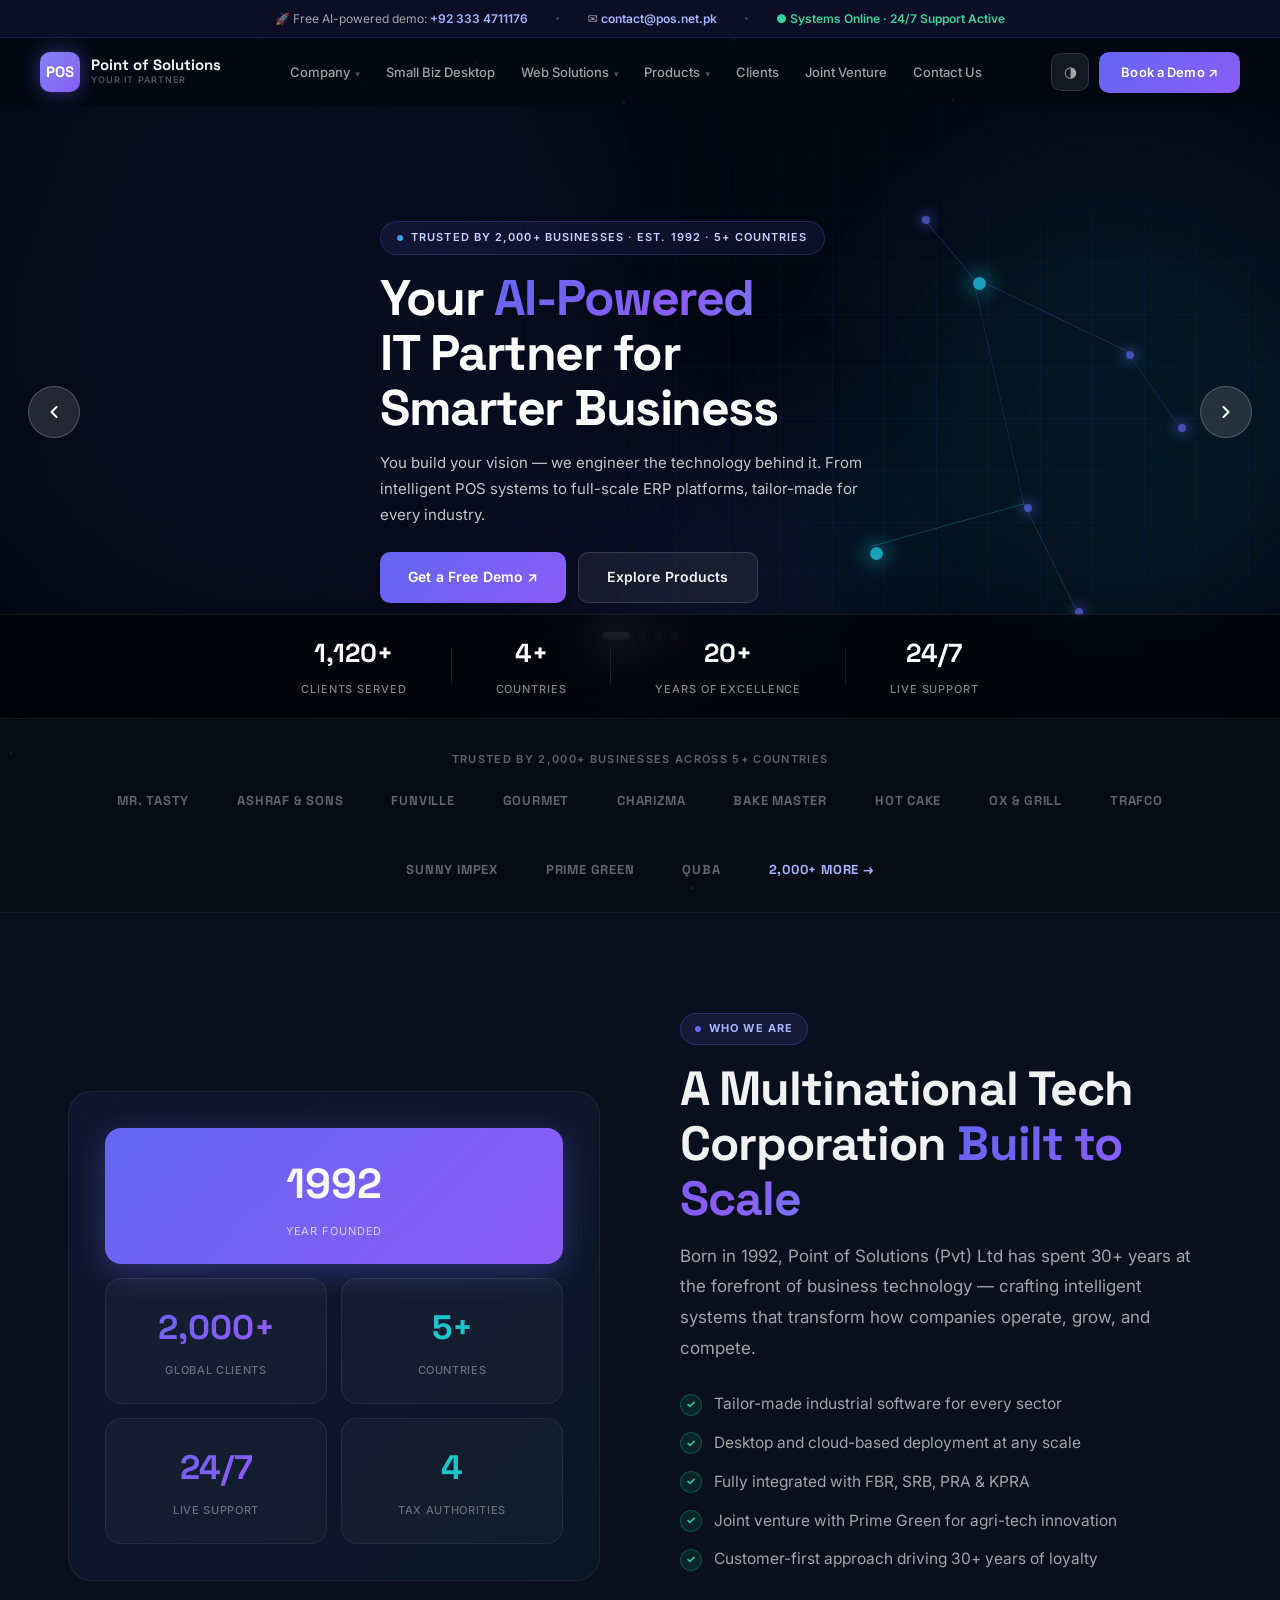
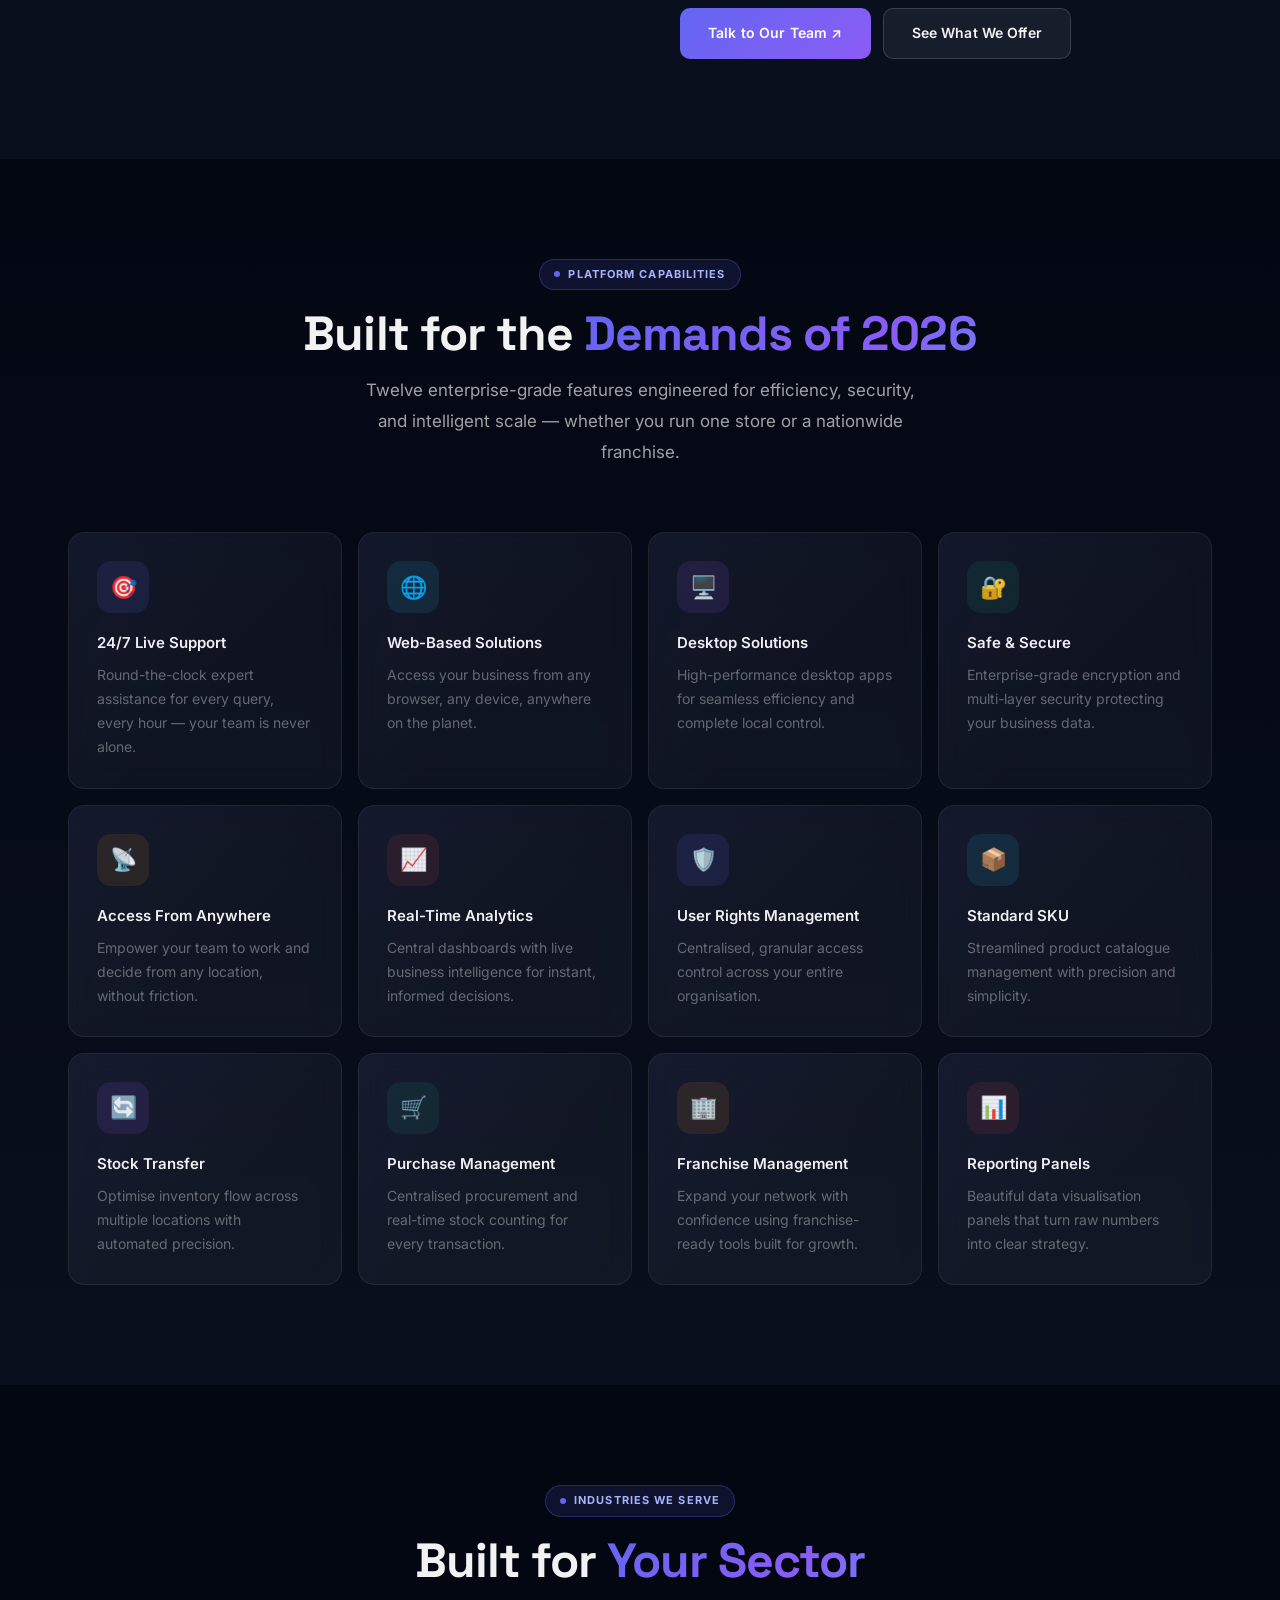
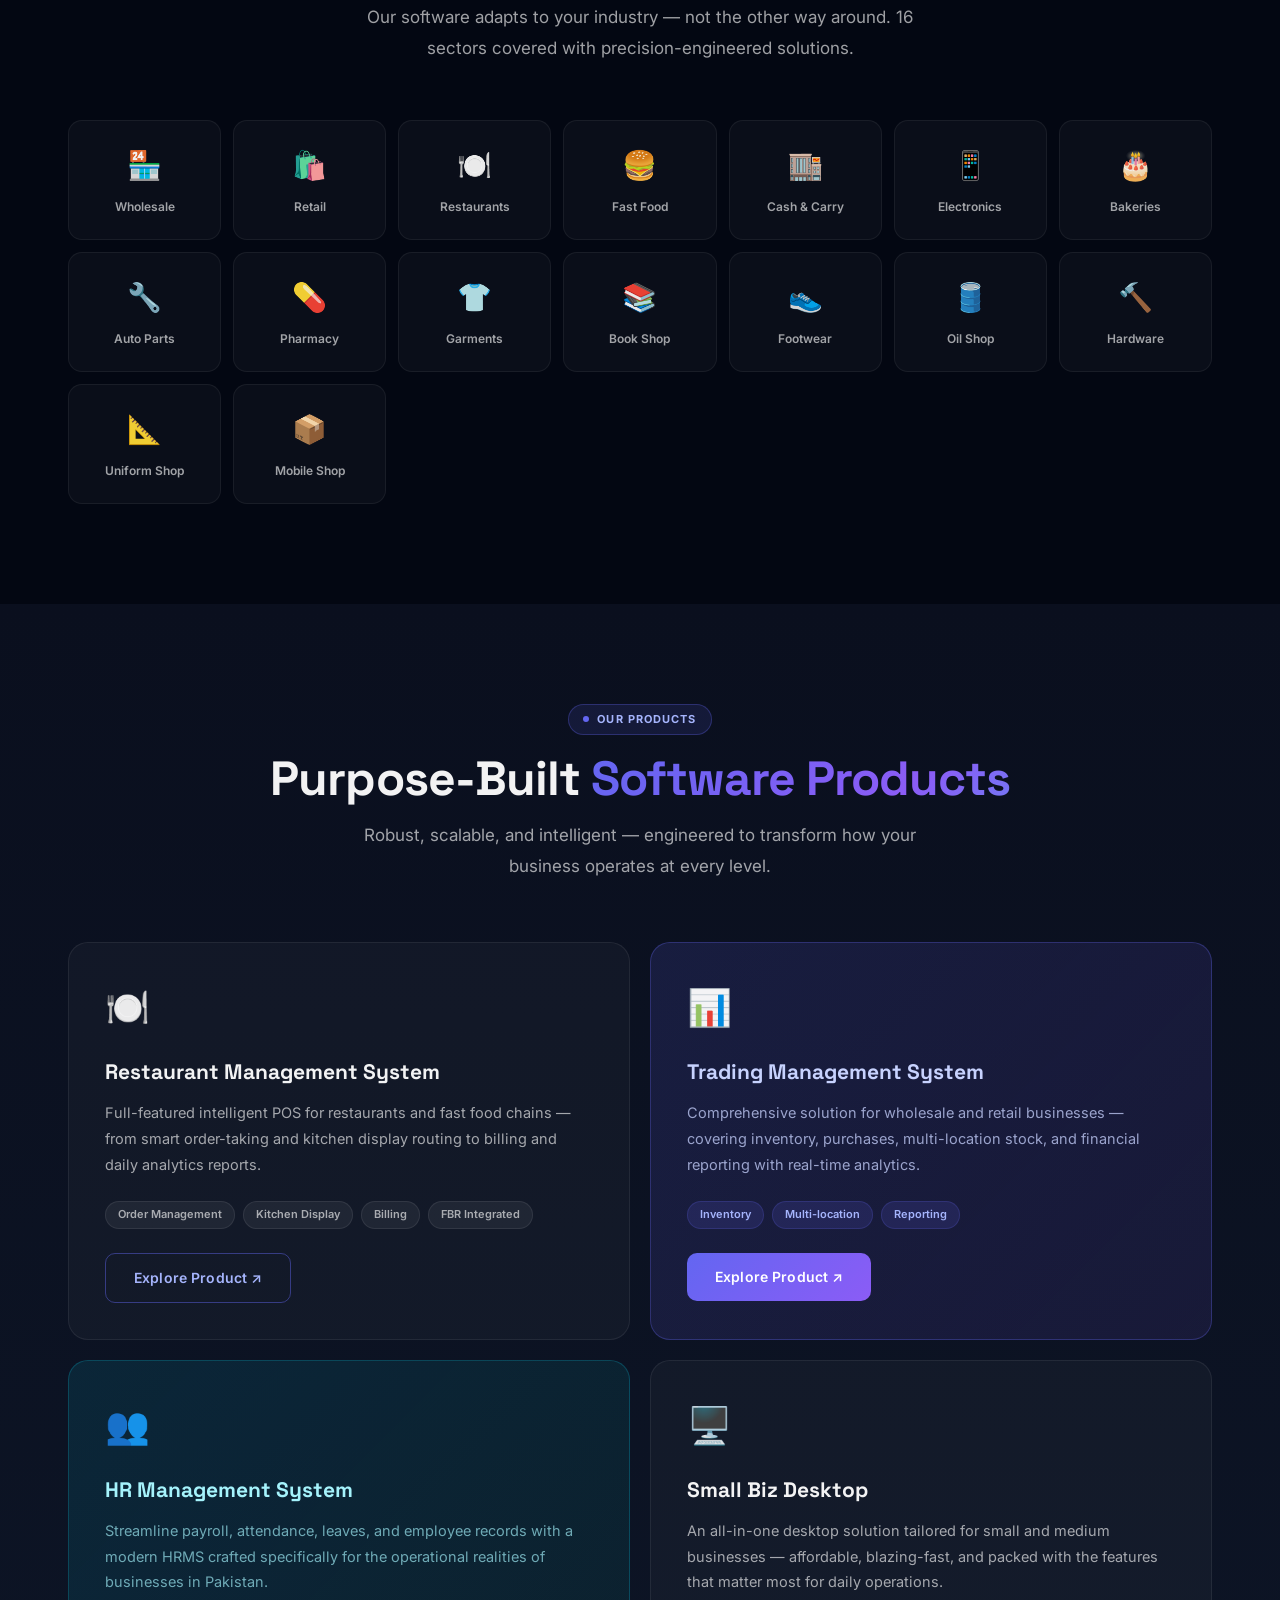
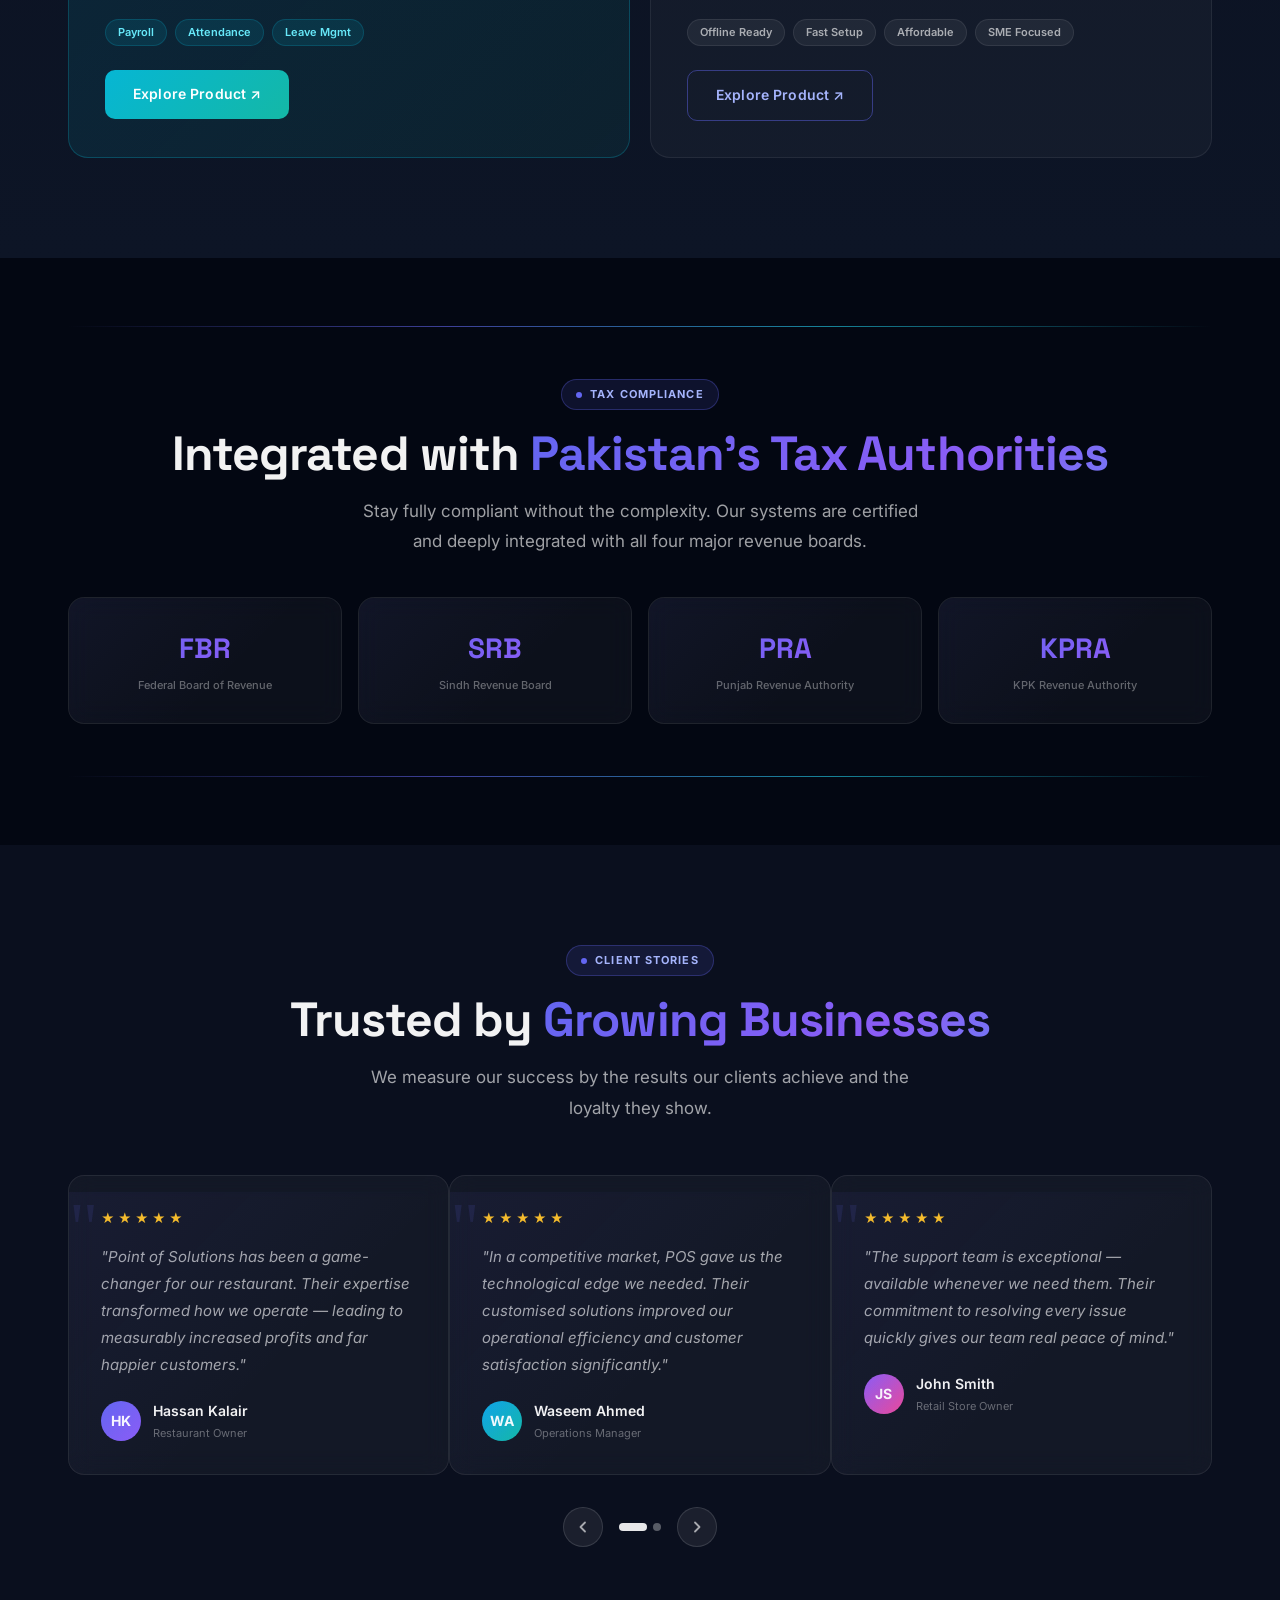
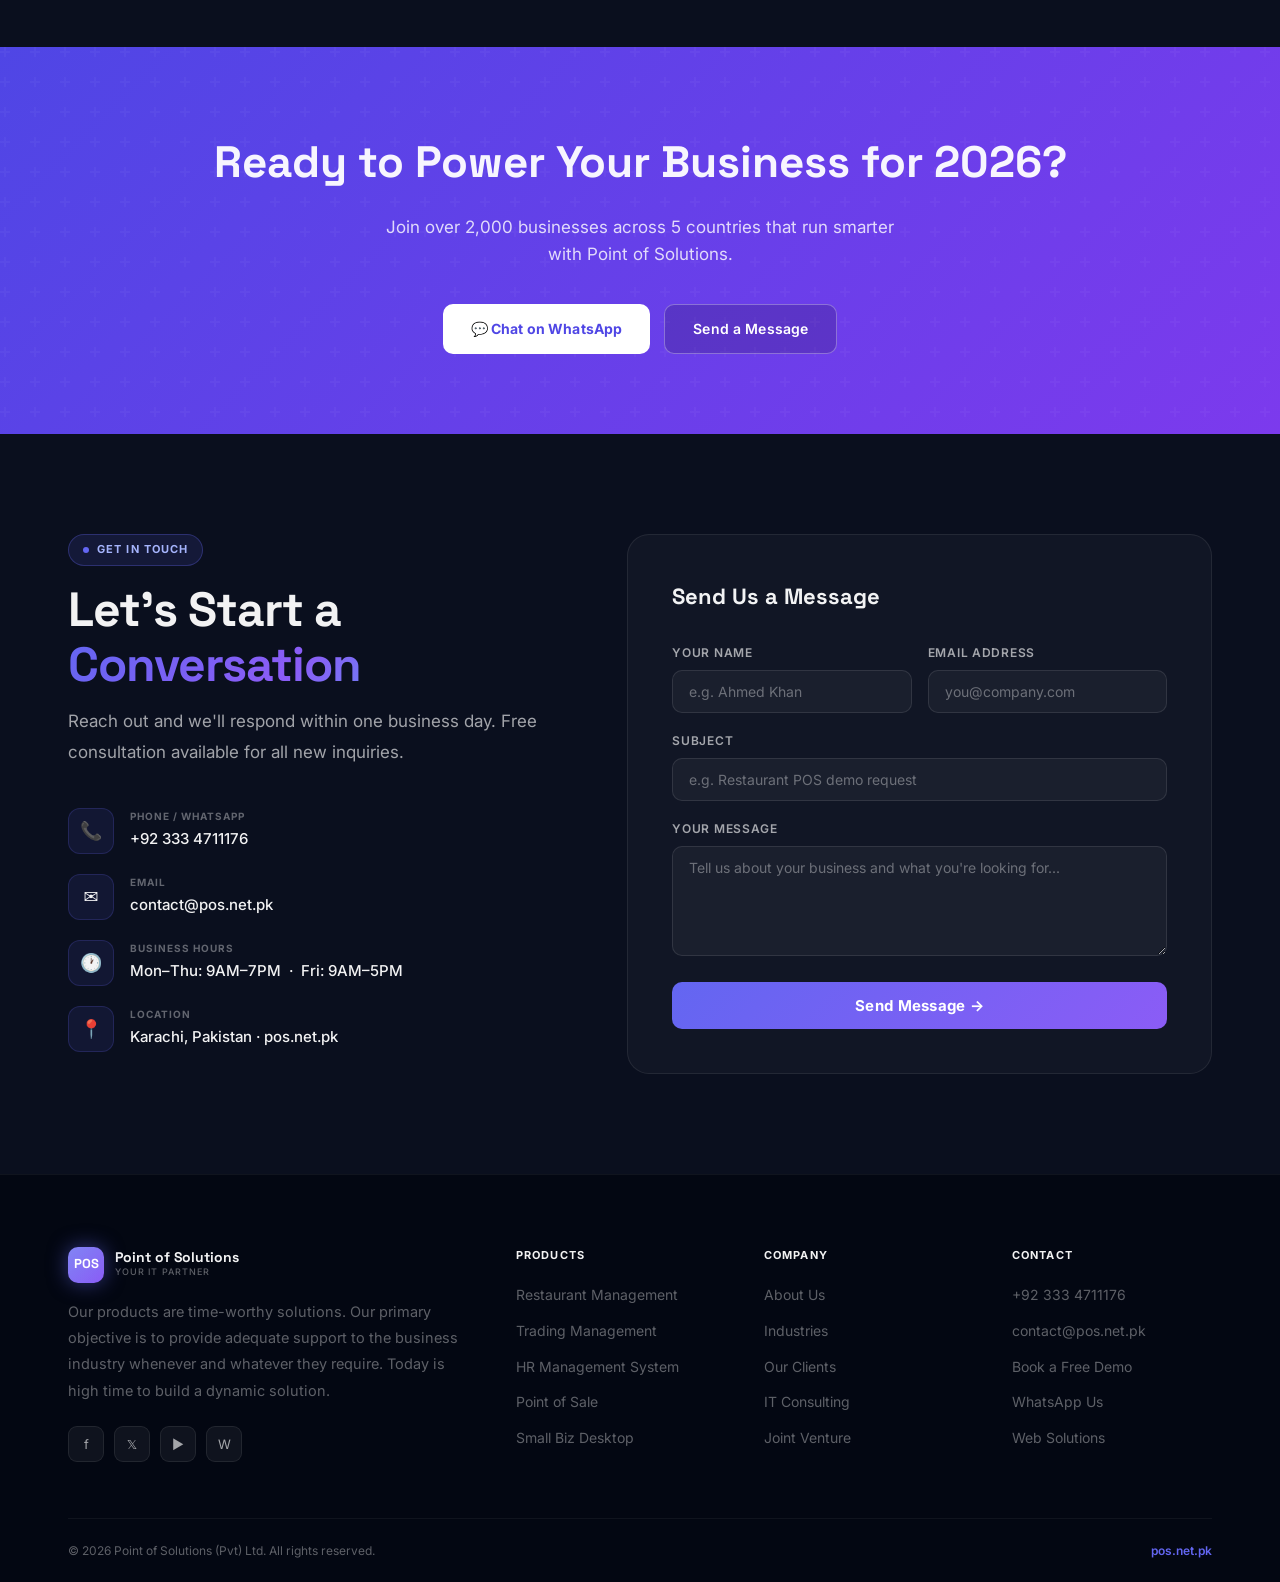
==== commit dd27d9ed: "updated coursel" ====
--- a/index.html
+++ b/index.html
@@ -100,8 +100,10 @@
 <section class="hero-carousel" id="heroCarousel" style="position:relative;z-index:1;">
   <div class="hc-track" id="hcTrack">
 
-    <!-- Slide 1 — AI Brand (CSS animated background — no external image) -->
+    <!-- Slide 1 — AI Brand (layered: real tech photo + CSS animations) -->
     <div class="hc-slide hc-slide-ai">
+      <!-- Real photo depth layer — subtly visible through orbs and overlay -->
+      <div style="position:absolute;inset:0;z-index:0;background-image:url('https://images.unsplash.com/photo-1518770660439-4636190af475?q=85&w=1920&auto=format&fit=crop');background-size:cover;background-position:center;opacity:0.18;"></div>
       <!-- Animated orbs -->
       <div class="hc-orb" style="width:700px;height:700px;top:-180px;left:-120px;background:rgba(99,102,241,0.14);animation-duration:13s;"></div>
       <div class="hc-orb" style="width:500px;height:500px;top:10%;right:-80px;background:rgba(34,211,238,0.09);animation:floatR 11s ease-in-out infinite;"></div>
@@ -149,8 +151,8 @@
       </div>
     </div>
 
-    <!-- Slide 2 — Restaurant (warm, upscale modern dining) -->
-    <div class="hc-slide" style="background-image:url('https://images.unsplash.com/photo-1414235077428-338989a2e8c0?q=85&w=1920&auto=format&fit=crop')">
+    <!-- Slide 2 — Restaurant (premium modern dining, table-level perspective) -->
+    <div class="hc-slide" style="background-image:url('https://images.unsplash.com/photo-1517248135467-4c7edcad34c4?q=90&w=1920&auto=format&fit=crop')">
       <div class="hc-overlay"></div>
       <div class="container">
         <div class="hc-content">
@@ -172,8 +174,8 @@
       </div>
     </div>
 
-    <!-- Slide 3 — ERP (modern analytics/tech dashboard) -->
-    <div class="hc-slide" style="background-image:url('https://images.unsplash.com/photo-1551288049-bebda4e38f71?q=85&w=1920&auto=format&fit=crop')">
+    <!-- Slide 3 — ERP (clean business analytics laptop, dark moody tones) -->
+    <div class="hc-slide" style="background-image:url('https://images.unsplash.com/photo-1460925895917-afdab827c52f?q=90&w=1920&auto=format&fit=crop')">
       <div class="hc-overlay"></div>
       <div class="container">
         <div class="hc-content">
@@ -195,8 +197,8 @@
       </div>
     </div>
 
-    <!-- Slide 4 — HR (modern bright office / professional team) -->
-    <div class="hc-slide" style="background-image:url('https://images.unsplash.com/photo-1600880292089-90a7e086ee0c?q=85&w=1920&auto=format&fit=crop')">
+    <!-- Slide 4 — HR (collaborative modern tech team, bright professional office) -->
+    <div class="hc-slide" style="background-image:url('https://images.unsplash.com/photo-1522071820081-009f0129c71c?q=90&w=1920&auto=format&fit=crop')">
       <div class="hc-overlay"></div>
       <div class="container">
         <div class="hc-content">
--- a/css/sections.css
+++ b/css/sections.css
@@ -77,7 +77,7 @@
   display: inline-flex; align-items: center; gap: 8px;
   background: rgba(99,102,241,.1); border: 1px solid rgba(99,102,241,.25);
   color: #C7D2FE; font-size: 11px; font-weight: 600; letter-spacing: .1em; text-transform: uppercase;
-  padding: 7px 16px; border-radius: 999px; margin-bottom: 28px;
+  padding: 7px 16px; border-radius: 999px; margin-bottom: 16px;
   animation: fadeIn .8s ease forwards;
 }
 .hero-eyebrow-dot {
@@ -347,7 +347,7 @@
 }
 .hc-track {
   display: flex;
-  height: 88vh; min-height: 560px; max-height: 820px;
+  height: 68vh; min-height: 460px; max-height: 660px;
   transition: transform .75s cubic-bezier(.25,.46,.45,.94);
   will-change: transform;
 }
@@ -368,7 +368,7 @@
 }
 .hc-content {
   position: relative; z-index: 1;
-  max-width: 680px; padding: 88px 0;
+  max-width: 680px; padding: 52px 0;
 }
 .hc-slide.active .hc-content { animation: hcIn .8s ease both; }
 @keyframes hcIn {
@@ -377,14 +377,14 @@
 }
 .hc-title {
   font-family: 'Space Grotesk', sans-serif;
-  font-size: clamp(34px, 5vw, 62px);
-  font-weight: 700; line-height: 1.08;
+  font-size: clamp(28px, 4vw, 50px);
+  font-weight: 700; line-height: 1.1;
   letter-spacing: -.03em; color: #fff;
-  margin-bottom: 20px;
+  margin-bottom: 14px;
 }
 .hc-subtitle {
-  font-size: 17px; color: rgba(255,255,255,.76);
-  line-height: 1.82; max-width: 520px; margin-bottom: 36px;
+  font-size: 15px; color: rgba(255,255,255,.76);
+  line-height: 1.75; max-width: 520px; margin-bottom: 24px;
 }
 .hc-btns { display: flex; gap: 12px; flex-wrap: wrap; }
 
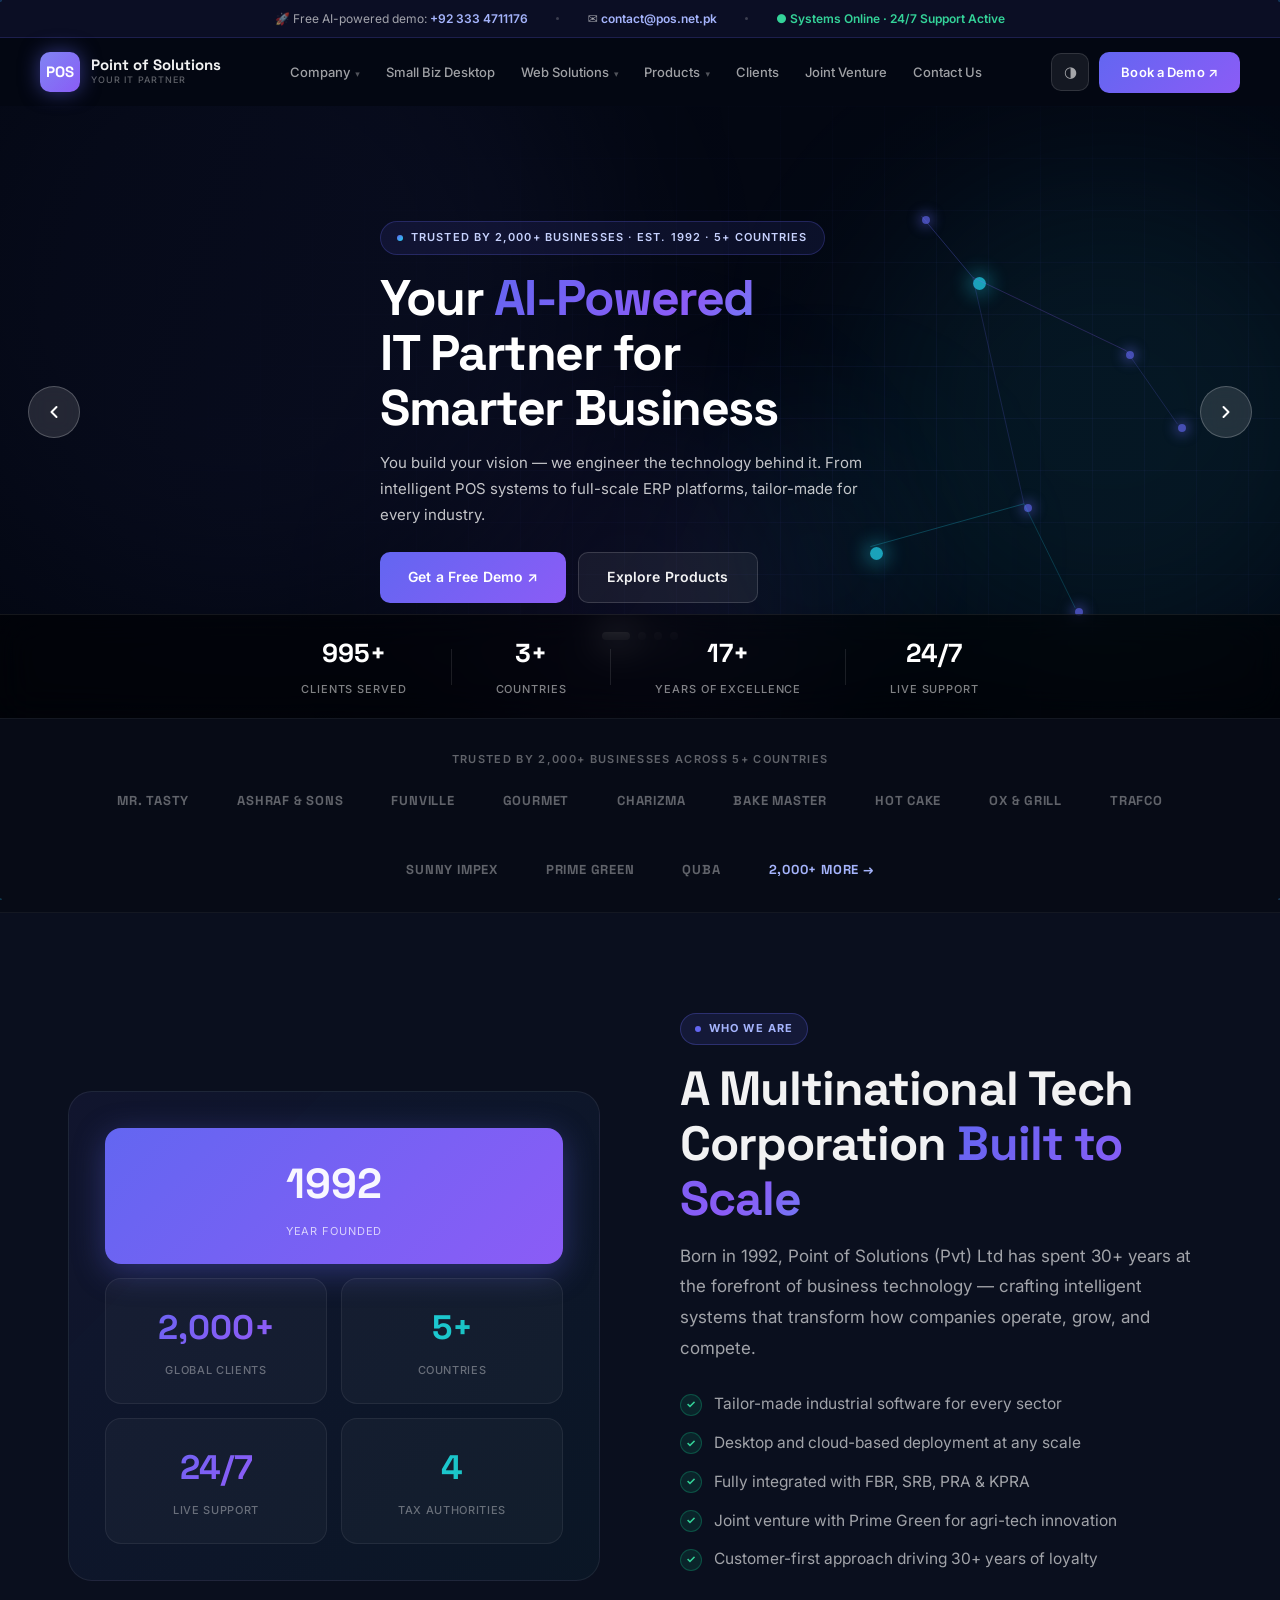
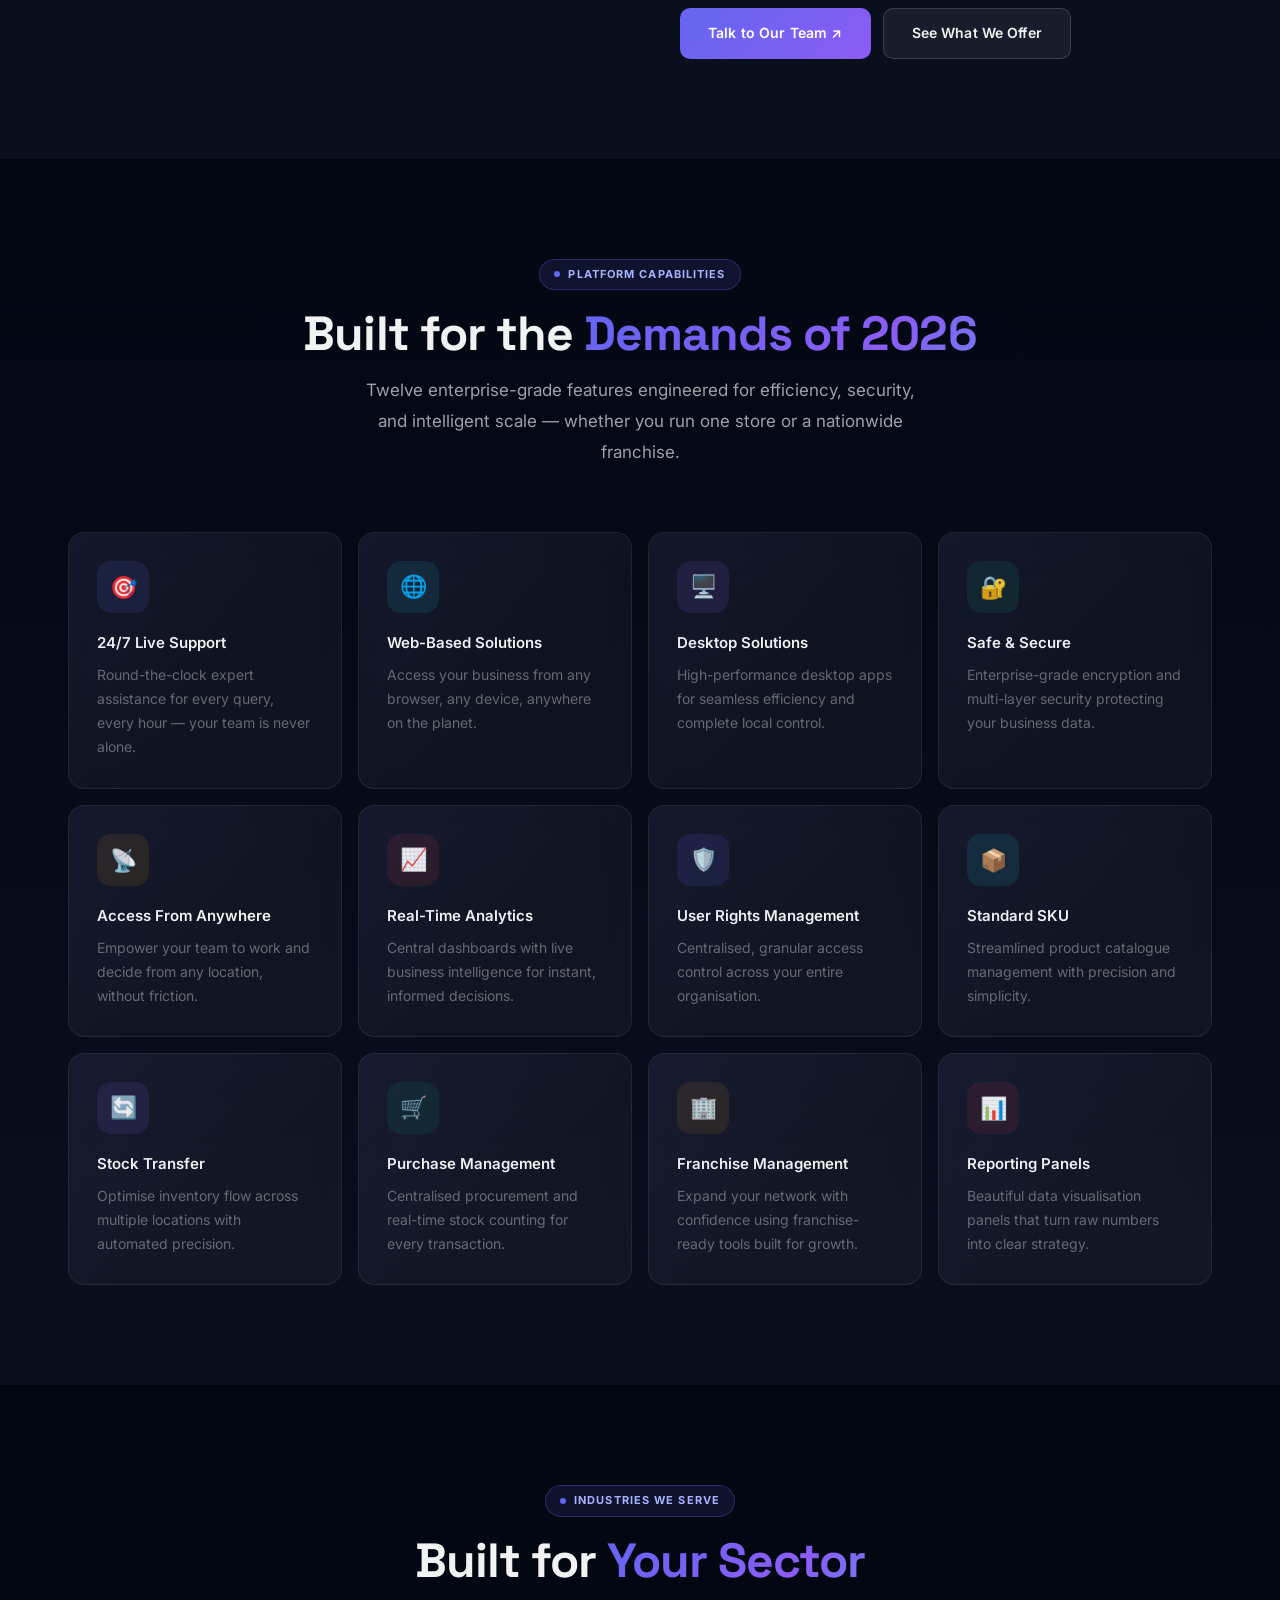
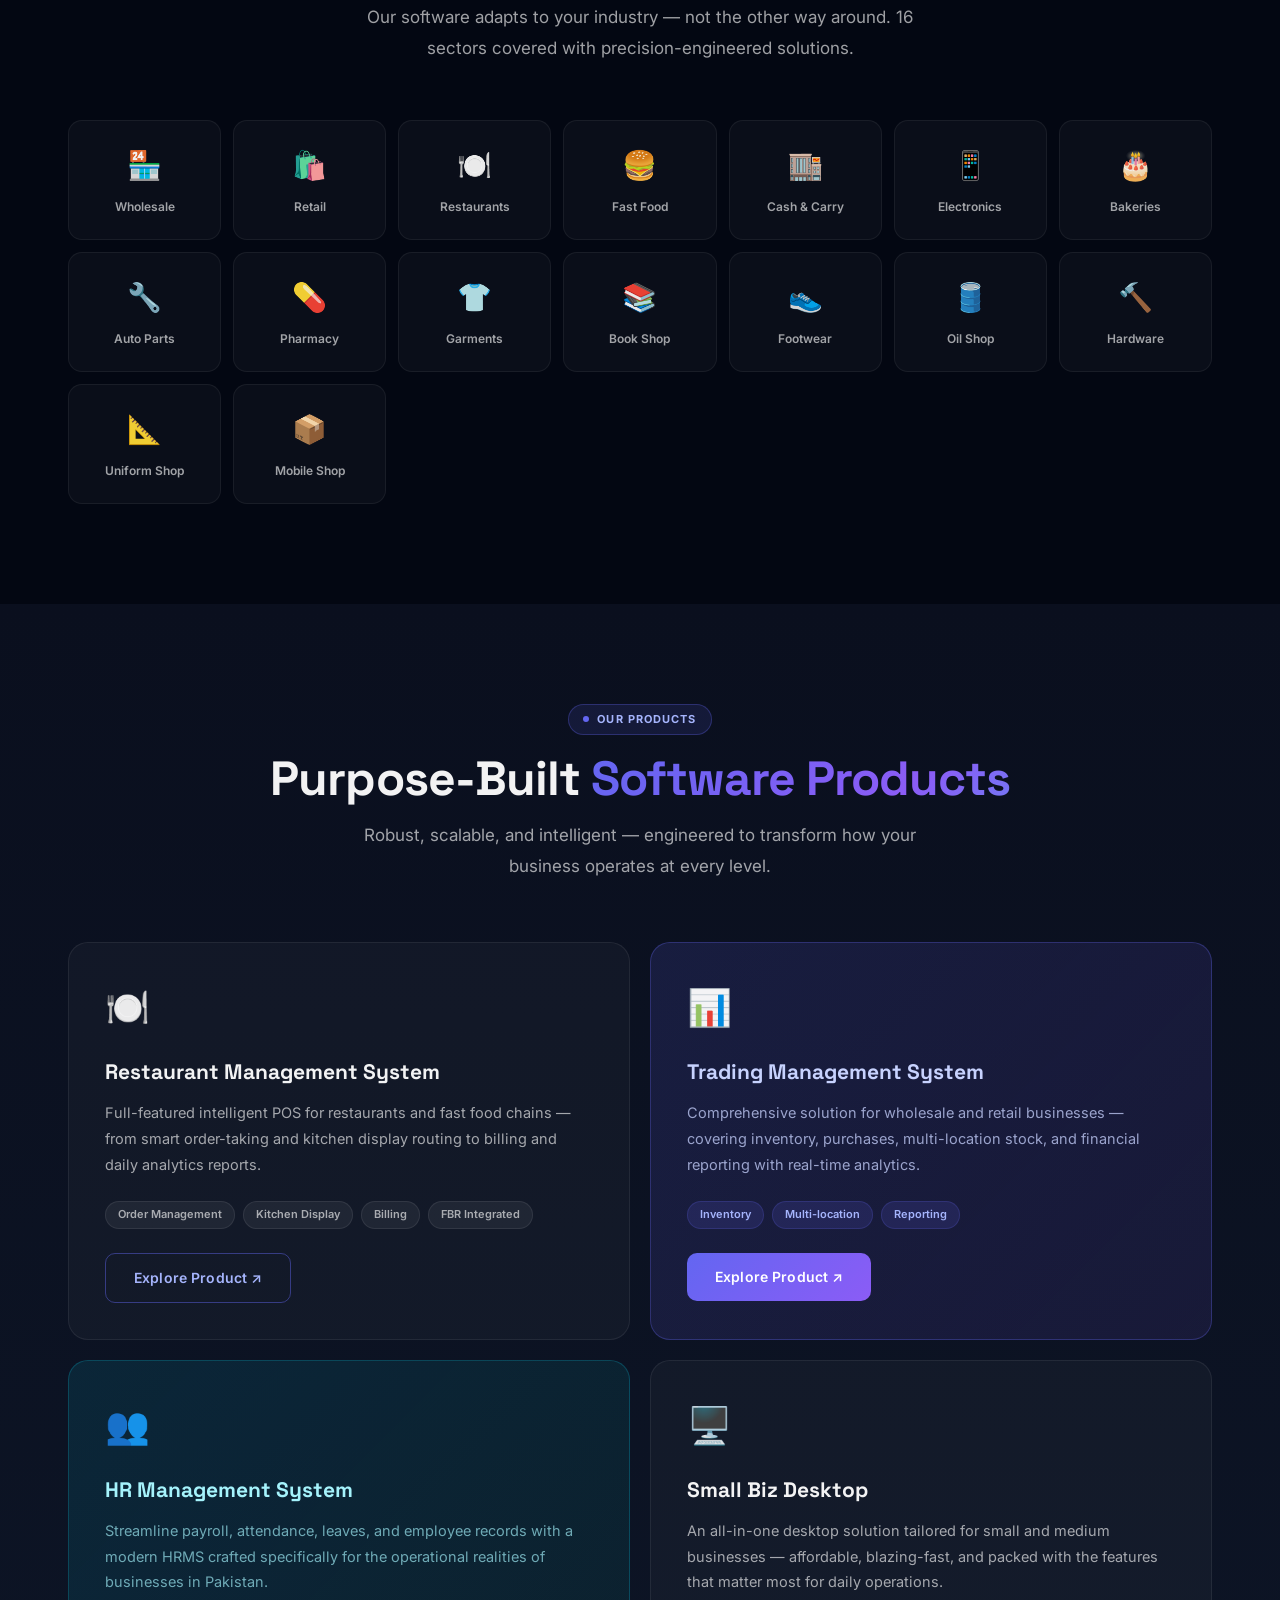
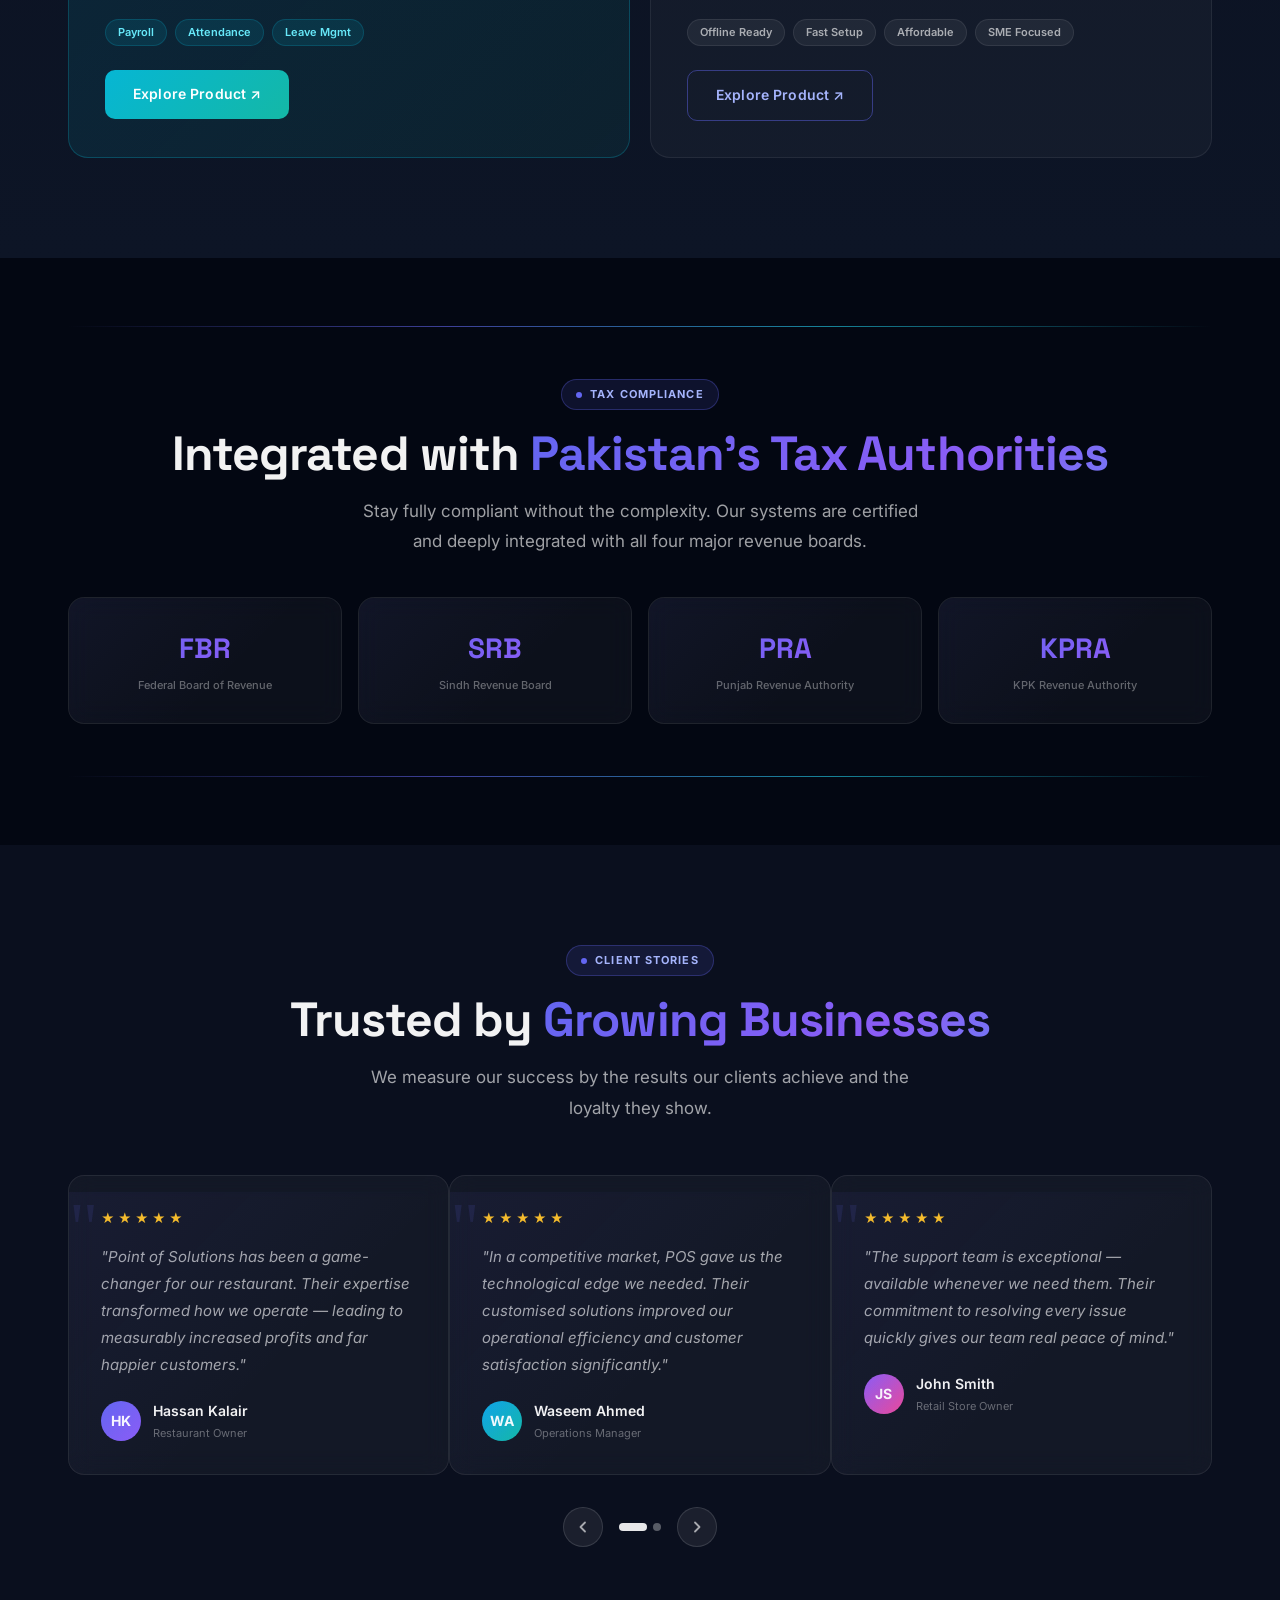
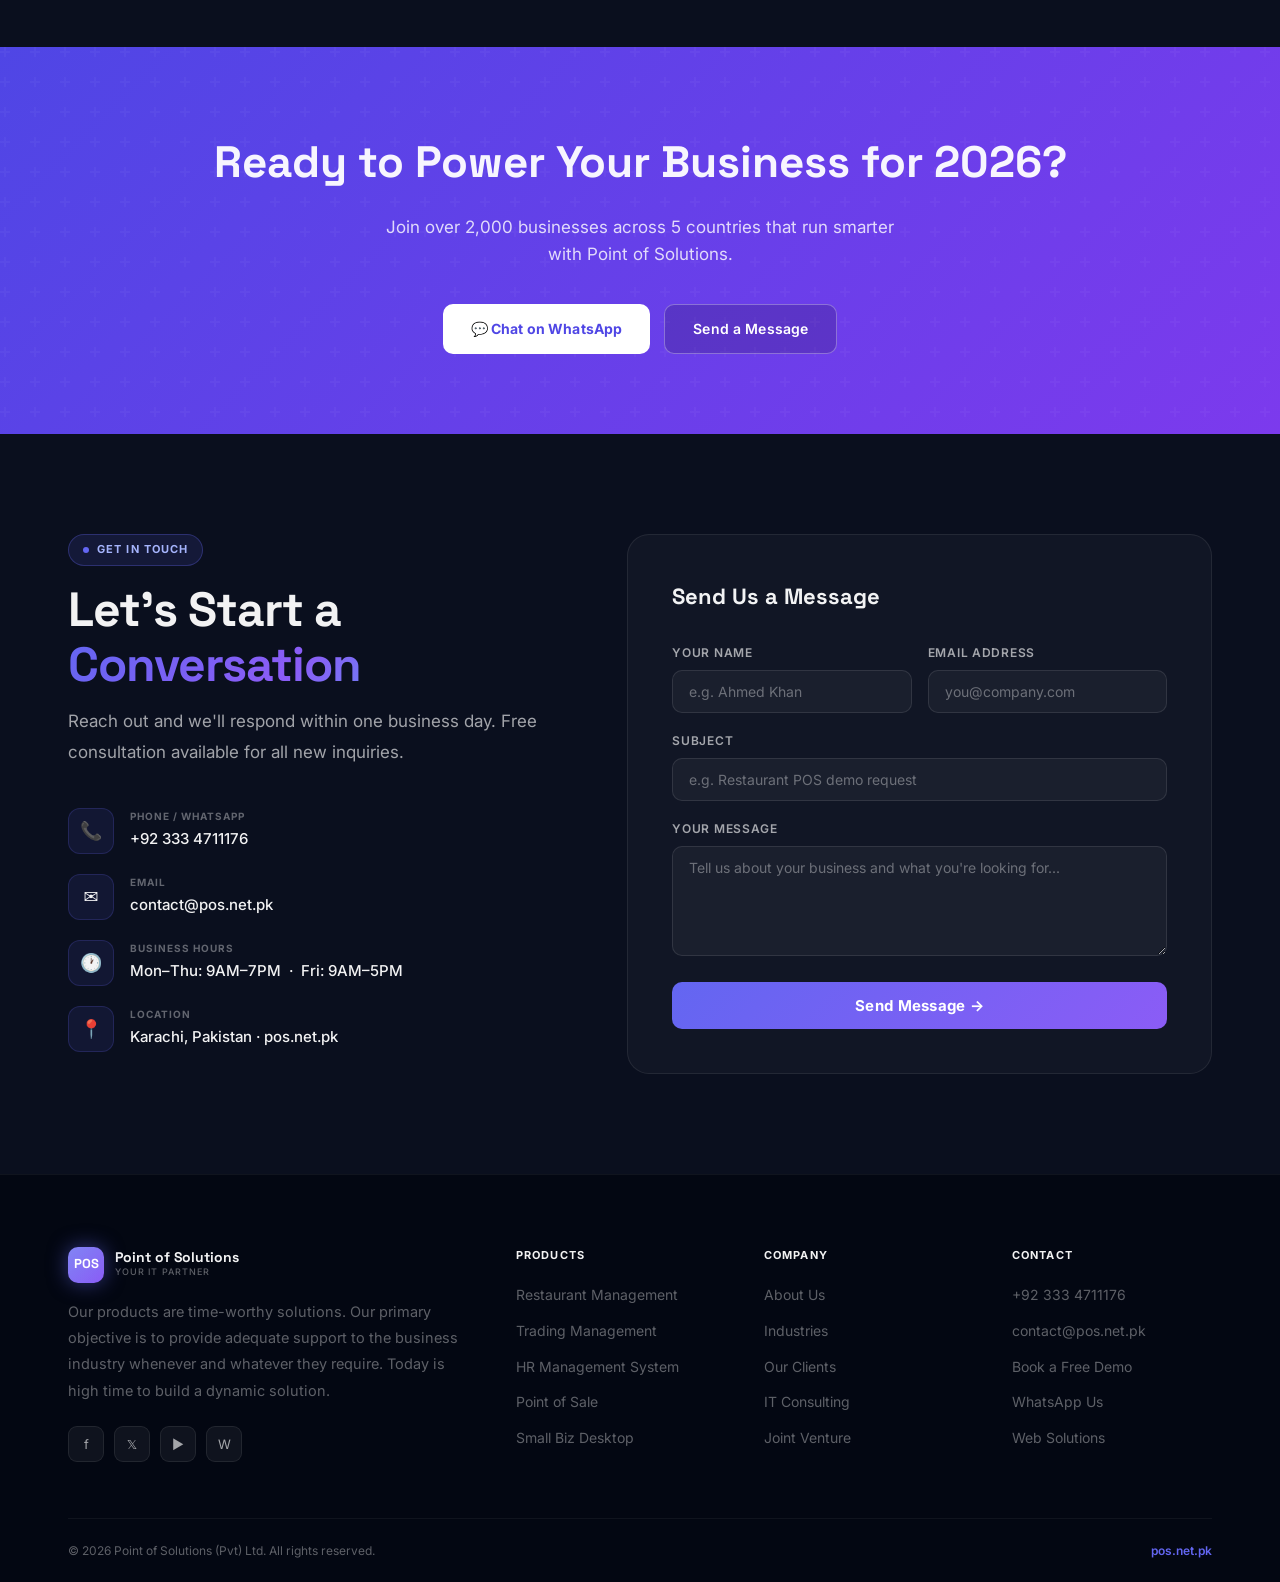
==== commit efa96c99: "refine hero carousel and add AI support agent - Reduced carousel height (88vh → 68vh) with tighter c" ====
--- a/index.html
+++ b/index.html
@@ -650,5 +650,8 @@
 <script src="js/counters.js"></script>
 <script src="js/carousel.js"></script>
 <script src="js/themes.js"></script>
+
+<!-- AI Support Agent (loaded from gitignored js/agent-init.js) -->
+<script src="js/agent-init.js"></script>
 </body>
 </html>
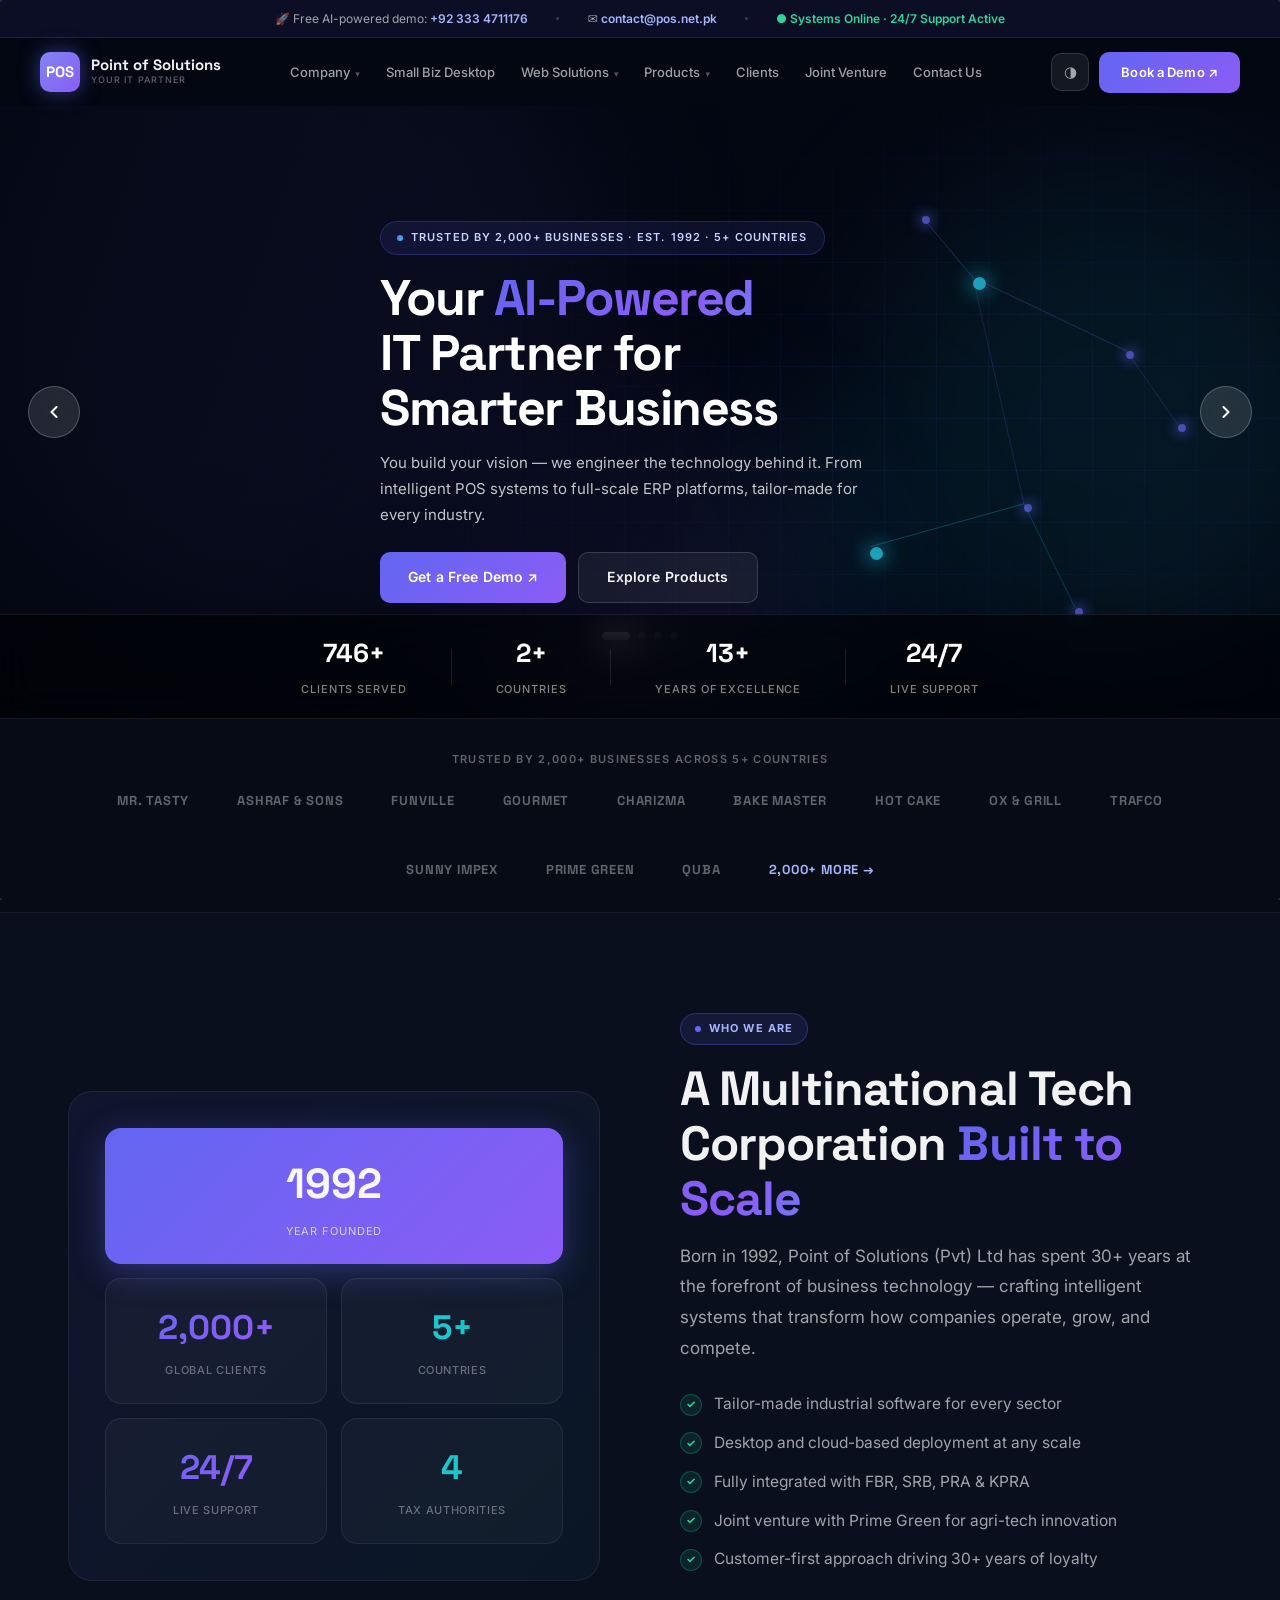
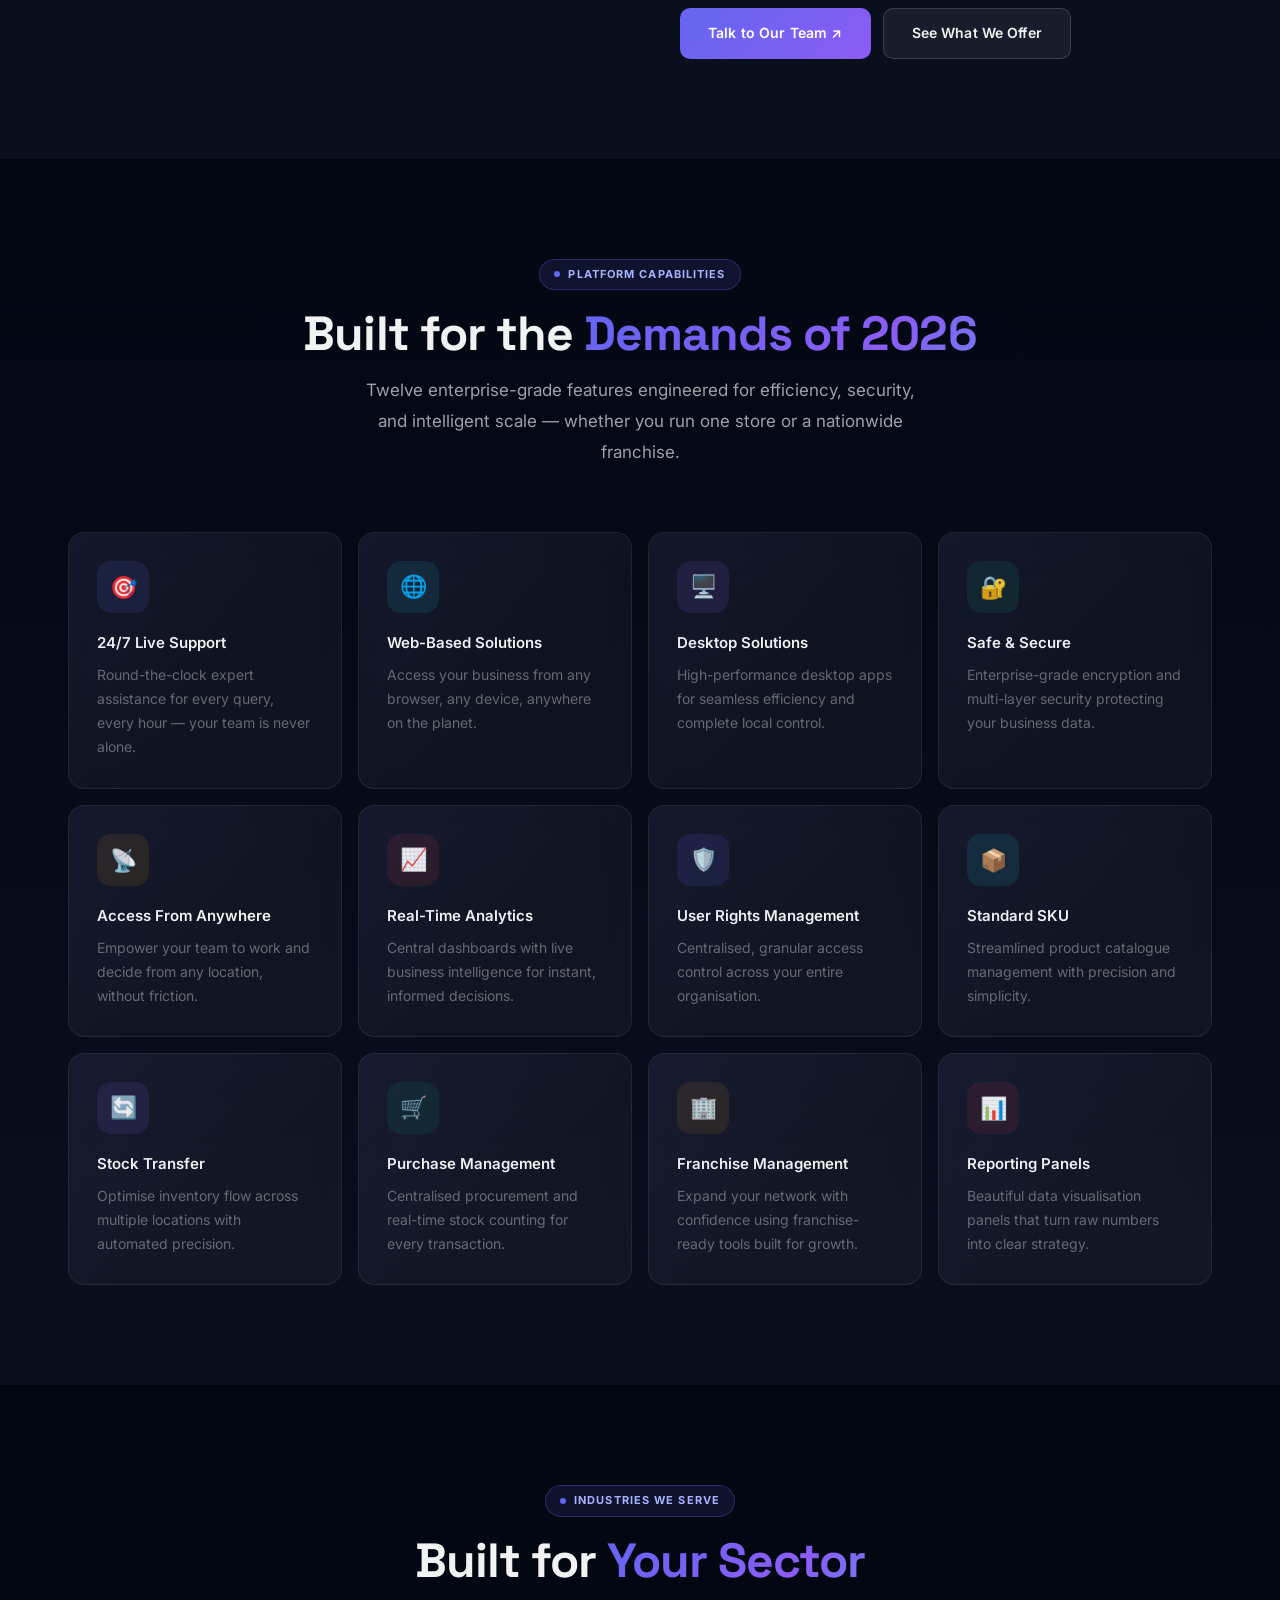
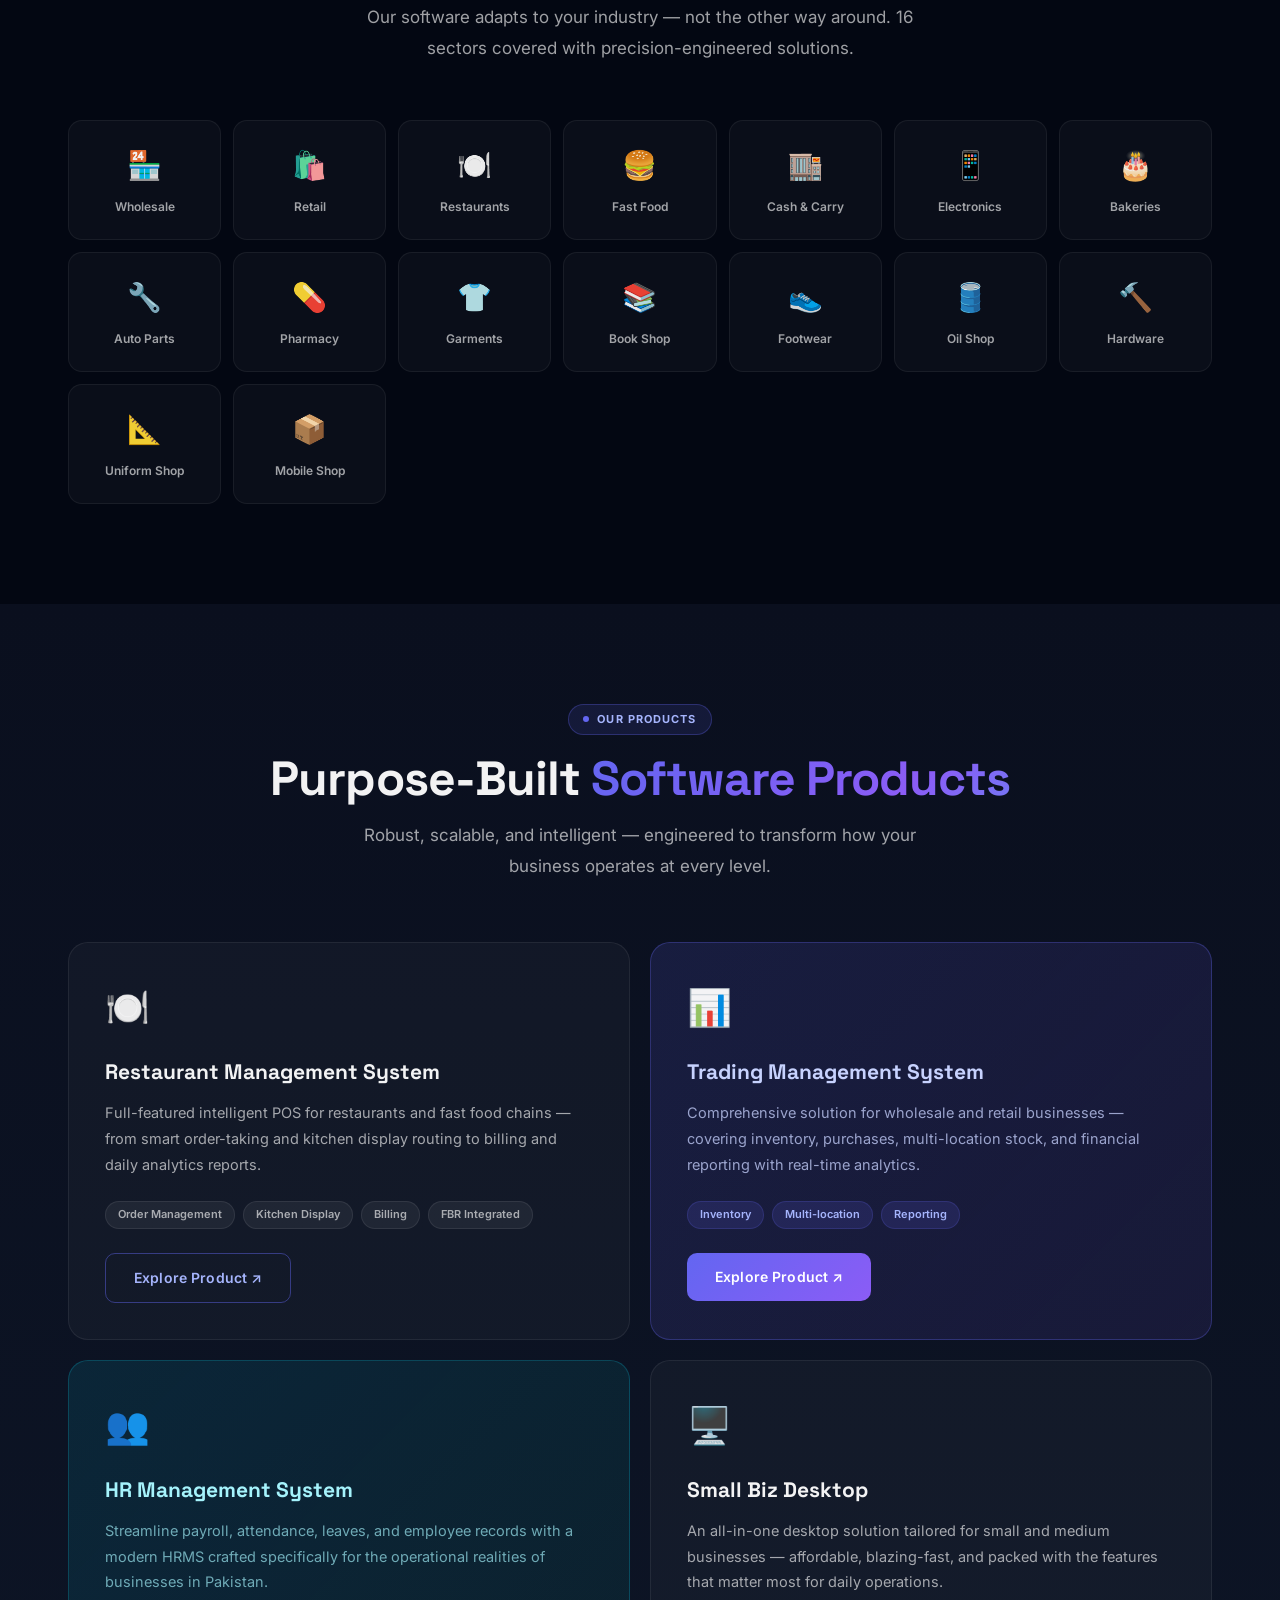
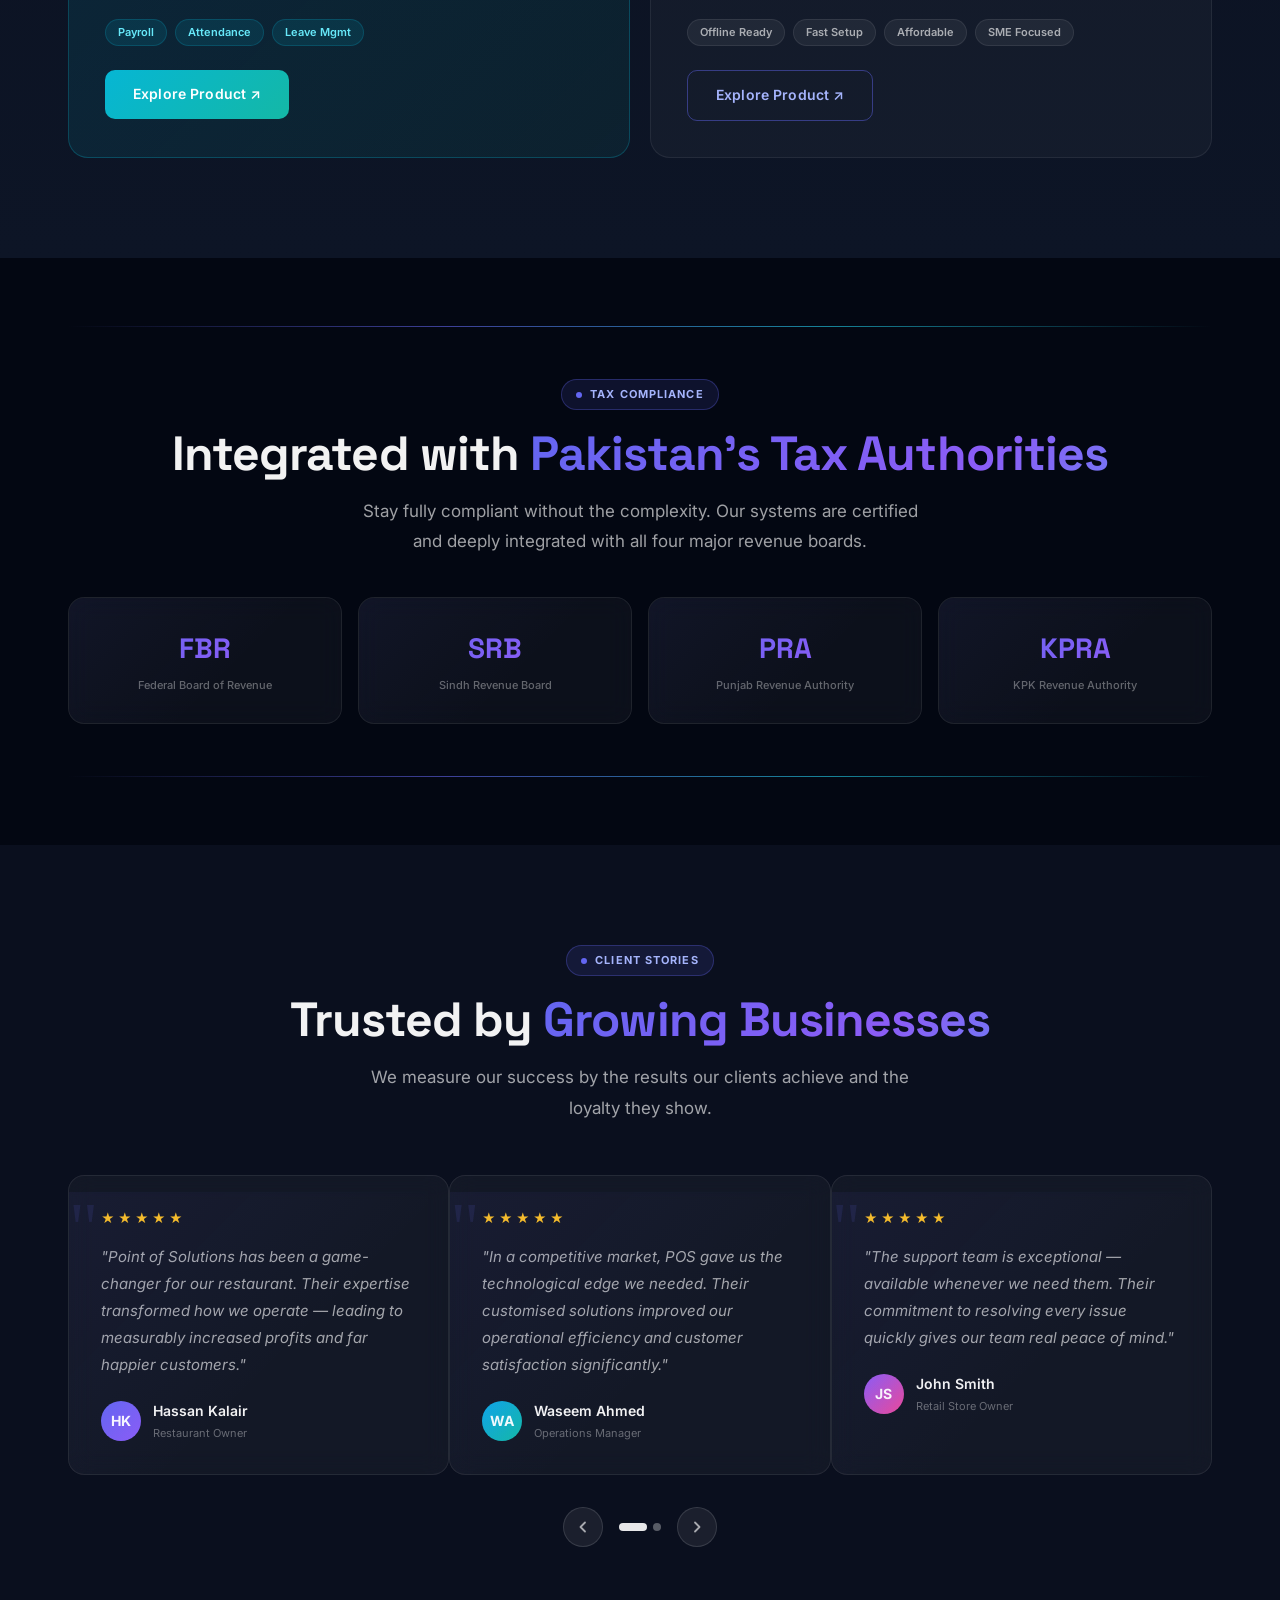
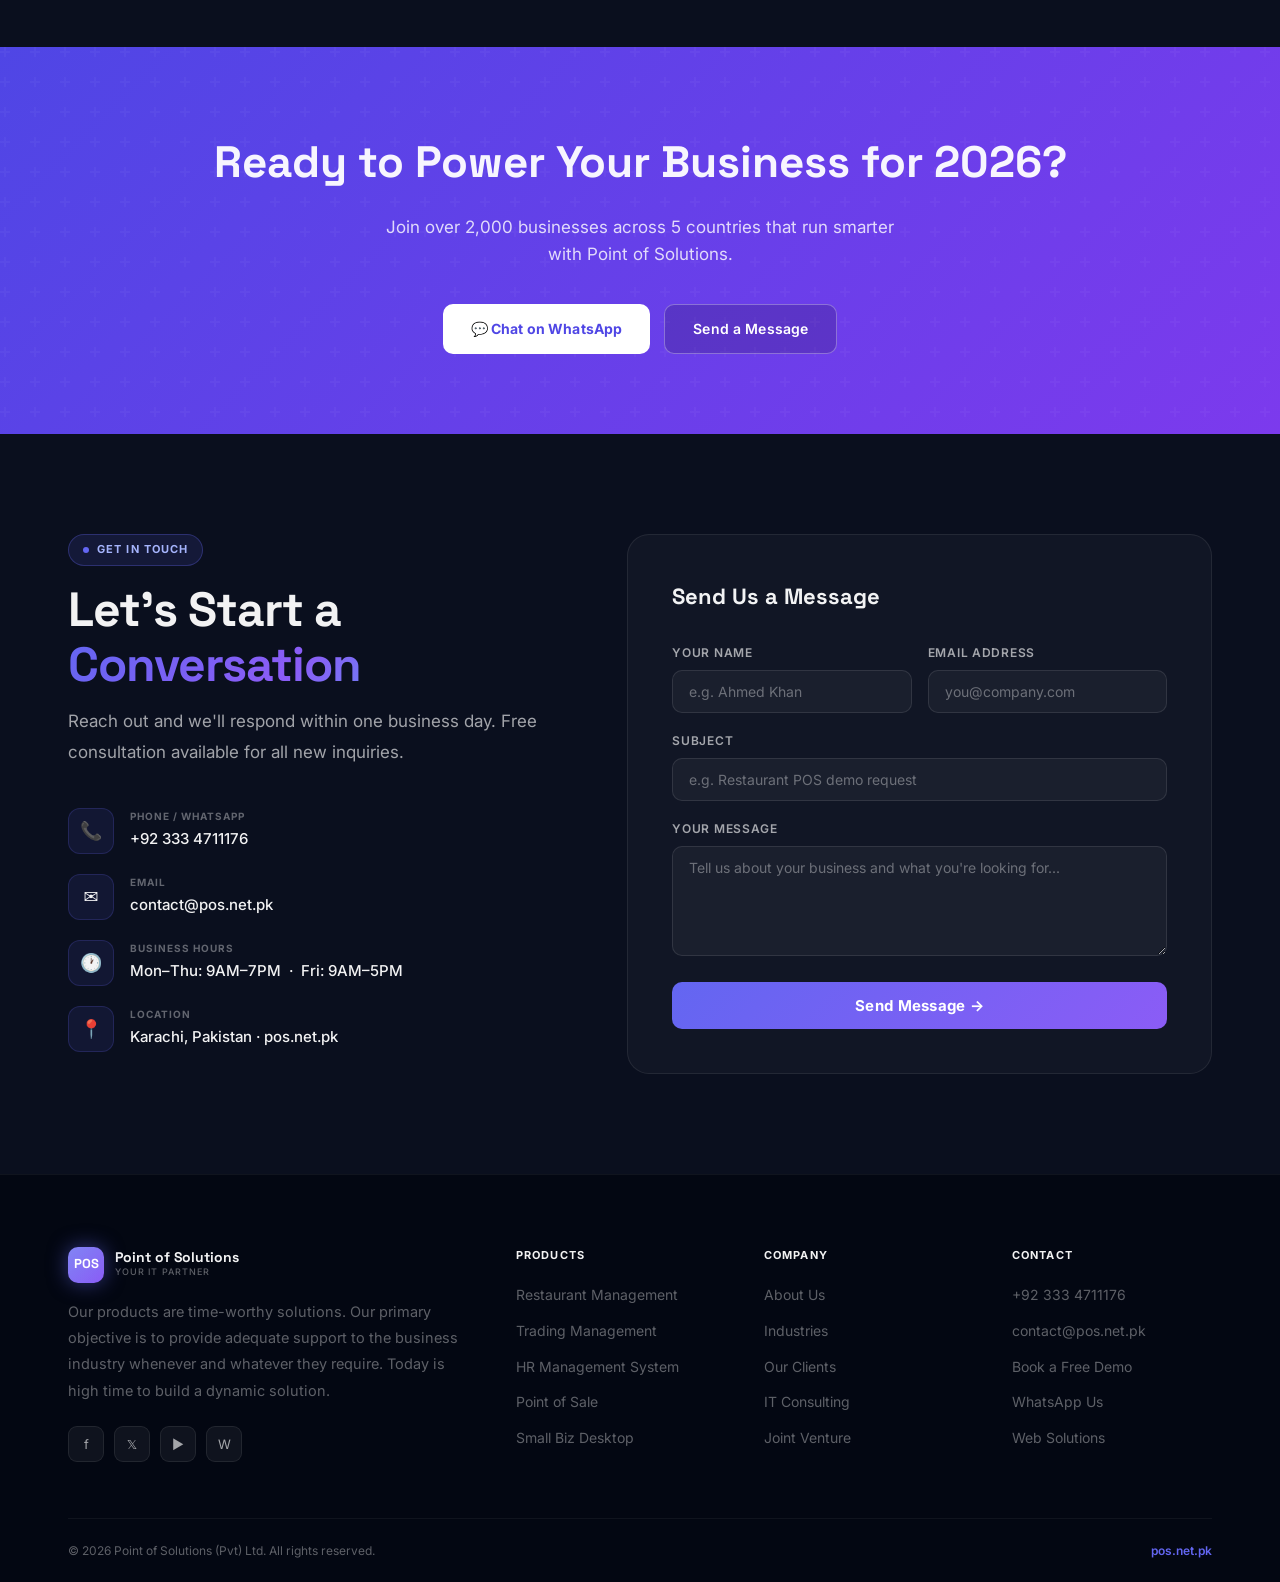
==== commit 98aa54b3: "fix - Pos connection" ====
--- a/index.html
+++ b/index.html
@@ -1,657 +1,854 @@
 <!DOCTYPE html>
 <html lang="en" data-theme="dark">
+
 <head>
-<meta charset="UTF-8">
-<meta name="viewport" content="width=device-width, initial-scale=1.0">
-<title>Point of Solutions — Your AI-Powered IT Partner</title>
-<link href="https://fonts.googleapis.com/css2?family=Inter:wght@300;400;500;600;700;800;900&family=Space+Grotesk:wght@400;500;600;700&display=swap" rel="stylesheet">
-<link rel="stylesheet" href="css/base.css">
-<link rel="stylesheet" href="css/animations.css">
-<link rel="stylesheet" href="css/components.css">
-<link rel="stylesheet" href="css/sections.css">
-<link rel="stylesheet" href="css/responsive.css">
-<link rel="stylesheet" href="css/pages.css">
-<link rel="stylesheet" href="css/themes.css">
+  <meta charset="UTF-8">
+  <meta name="viewport" content="width=device-width, initial-scale=1.0">
+  <title>Point of Solutions — Your AI-Powered IT Partner</title>
+  <link
+    href="https://fonts.googleapis.com/css2?family=Inter:wght@300;400;500;600;700;800;900&family=Space+Grotesk:wght@400;500;600;700&display=swap"
+    rel="stylesheet">
+  <link rel="stylesheet" href="css/base.css">
+  <link rel="stylesheet" href="css/animations.css">
+  <link rel="stylesheet" href="css/components.css">
+  <link rel="stylesheet" href="css/sections.css">
+  <link rel="stylesheet" href="css/responsive.css">
+  <link rel="stylesheet" href="css/pages.css">
+  <link rel="stylesheet" href="css/themes.css">
 </head>
+
 <body>
 
-<!-- CANVAS for particle background -->
-<canvas id="particleCanvas" style="position:fixed;inset:0;z-index:0;pointer-events:none;opacity:.28;"></canvas>
-
-<!-- TOP BAR -->
-<div class="topbar">
-  <span>🚀 Free AI-powered demo: <a href="tel:+923334711176">+92 333 4711176</a></span>
-  <span class="topbar-dot"></span>
-  <span>✉ <a href="mailto:contact@pos.net.pk">contact@pos.net.pk</a></span>
-  <span class="topbar-dot"></span>
-  <span style="color:#34D399; font-weight:600;">● Systems Online · 24/7 Support Active</span>
-</div>
-
-<!-- NAV -->
-<nav id="mainNav">
-  <div class="nav-inner">
-    <a href="#" class="logo-wrap">
-      <div class="logo-mark"><span>POS</span></div>
-      <div class="logo-text">
-        <span class="logo-main">Point of Solutions</span>
-        <span class="logo-sub">Your IT Partner</span>
-      </div>
-    </a>
-    <ul class="nav-links">
-      <li class="has-dropdown">
-        <a href="about.html">Company <span class="dropdown-arrow">▾</span></a>
-        <ul class="dropdown">
-          <li><a href="about.html">About Us</a></li>
-          <li><a href="#industries">Industries</a></li>
-        </ul>
-      </li>
-      <li><a href="small-biz-desktop.html">Small Biz Desktop</a></li>
-      <li class="has-dropdown">
-        <a href="web-solutions.html">Web Solutions <span class="dropdown-arrow">▾</span></a>
-        <ul class="dropdown">
-          <li><a href="web-solutions.html">ERP Services &amp; Solutions</a></li>
-          <li><a href="erp-integration.html">ERP Integration</a></li>
-          <li><a href="it-consulting.html">IT Consulting</a></li>
-        </ul>
-      </li>
-      <li class="has-dropdown">
-        <a href="#products">Products <span class="dropdown-arrow">▾</span></a>
-        <ul class="dropdown">
-          <li><a href="restaurant-management-system.html">Restaurant Management System</a></li>
-          <li><a href="trading-management-system.html">Trading Management System</a></li>
-          <li><a href="hr-management-system.html">Human Resource Management System</a></li>
-          <li><a href="point-of-sale.html">Point of Sale</a></li>
-        </ul>
-      </li>
-      <li><a href="clients.html">Clients</a></li>
-      <li><a href="joint-venture.html">Joint Venture</a></li>
-      <li><a href="contact.html">Contact Us</a></li>
-    </ul>
-    <div class="nav-actions">
-      <!-- Theme Switcher -->
-      <div class="theme-switcher" id="themeSwitcher">
-        <button class="theme-toggle" id="themeToggle" aria-label="Switch theme" title="Switch theme">
-          <span class="theme-icon">◑</span>
-        </button>
-        <div class="theme-panel" id="themePanel">
-          <div class="theme-panel-title">Appearance</div>
-          <div class="theme-options">
-            <button class="theme-opt" data-theme="dark">
-              <span class="theme-swatch ts-dark"></span>Dark Pro
-            </button>
-            <button class="theme-opt" data-theme="light">
-              <span class="theme-swatch ts-light"></span>Light
-            </button>
-            <button class="theme-opt" data-theme="midnight">
-              <span class="theme-swatch ts-midnight"></span>Midnight
-            </button>
-            <button class="theme-opt" data-theme="aurora">
-              <span class="theme-swatch ts-aurora"></span>Aurora
-            </button>
-          </div>
-        </div>
-      </div>
-      <a href="contact.html" class="btn btn-primary" style="padding:10px 22px;font-size:13px;">Book a Demo ↗</a>
-    </div>
+  <!-- CANVAS for particle background -->
+  <canvas id="particleCanvas" style="position:fixed;inset:0;z-index:0;pointer-events:none;opacity:.28;"></canvas>
+
+  <!-- TOP BAR -->
+  <div class="topbar">
+    <span>🚀 Free AI-powered demo: <a href="tel:+923334711176">+92 333 4711176</a></span>
+    <span class="topbar-dot"></span>
+    <span>✉ <a href="mailto:contact@pos.net.pk">contact@pos.net.pk</a></span>
+    <span class="topbar-dot"></span>
+    <span style="color:#34D399; font-weight:600;">● Systems Online · 24/7 Support Active</span>
   </div>
-</nav>
-
-<!-- HERO CAROUSEL -->
-<section class="hero-carousel" id="heroCarousel" style="position:relative;z-index:1;">
-  <div class="hc-track" id="hcTrack">
-
-    <!-- Slide 1 — AI Brand (layered: real tech photo + CSS animations) -->
-    <div class="hc-slide hc-slide-ai">
-      <!-- Real photo depth layer — subtly visible through orbs and overlay -->
-      <div style="position:absolute;inset:0;z-index:0;background-image:url('https://images.unsplash.com/photo-1518770660439-4636190af475?q=85&w=1920&auto=format&fit=crop');background-size:cover;background-position:center;opacity:0.18;"></div>
-      <!-- Animated orbs -->
-      <div class="hc-orb" style="width:700px;height:700px;top:-180px;left:-120px;background:rgba(99,102,241,0.14);animation-duration:13s;"></div>
-      <div class="hc-orb" style="width:500px;height:500px;top:10%;right:-80px;background:rgba(34,211,238,0.09);animation:floatR 11s ease-in-out infinite;"></div>
-      <div class="hc-orb" style="width:360px;height:360px;bottom:-60px;left:35%;background:rgba(139,92,246,0.11);animation-duration:9s;"></div>
-      <div class="hc-orb" style="width:220px;height:220px;top:55%;left:55%;background:rgba(34,211,238,0.08);animation-duration:7s;"></div>
-      <!-- Grid overlay -->
-      <div class="hc-grid"></div>
-      <!-- Neural nodes -->
-      <div class="hc-neural">
-        <div class="hc-node" style="top:18%;left:72%;animation-delay:0s;"></div>
-        <div class="hc-node" style="top:65%;left:80%;animation-delay:.6s;"></div>
-        <div class="hc-node" style="top:40%;left:88%;animation-delay:1.2s;"></div>
-        <div class="hc-node hc-node-lg" style="top:28%;left:76%;animation-delay:.3s;"></div>
-        <div class="hc-node hc-node-lg" style="top:72%;left:68%;animation-delay:.9s;"></div>
-        <div class="hc-node" style="top:52%;left:92%;animation-delay:1.5s;"></div>
-        <div class="hc-node" style="top:82%;left:84%;animation-delay:.45s;"></div>
-        <!-- Connecting lines via SVG -->
-        <svg class="hc-lines" aria-hidden="true">
-          <line x1="72%" y1="18%" x2="76%" y2="28%" stroke="rgba(99,102,241,0.3)" stroke-width="1"/>
-          <line x1="76%" y1="28%" x2="80%" y2="65%" stroke="rgba(99,102,241,0.2)" stroke-width="1"/>
-          <line x1="80%" y1="65%" x2="68%" y2="72%" stroke="rgba(34,211,238,0.25)" stroke-width="1"/>
-          <line x1="76%" y1="28%" x2="88%" y2="40%" stroke="rgba(139,92,246,0.25)" stroke-width="1"/>
-          <line x1="88%" y1="40%" x2="92%" y2="52%" stroke="rgba(99,102,241,0.2)" stroke-width="1"/>
-          <line x1="80%" y1="65%" x2="84%" y2="82%" stroke="rgba(34,211,238,0.2)" stroke-width="1"/>
-        </svg>
-      </div>
-      <div class="hc-overlay hc-overlay-ai"></div>
-      <div class="container">
-        <div class="hc-content">
-          <div class="hero-eyebrow">
-            <span class="hero-eyebrow-dot"></span>
-            Trusted by 2,000+ businesses · Est. 1992 · 5+ Countries
-          </div>
-          <h1 class="hc-title">
-            Your <span class="grad-text">AI-Powered</span><br>
-            IT Partner for<br>
-            Smarter Business
-          </h1>
-          <p class="hc-subtitle">You build your vision — we engineer the technology behind it. From intelligent POS systems to full-scale ERP platforms, tailor-made for every industry.</p>
-          <div class="hc-btns">
-            <a href="#contact" class="btn btn-primary">Get a Free Demo ↗</a>
-            <a href="#products" class="btn btn-ghost">Explore Products</a>
-          </div>
-        </div>
-      </div>
-    </div>
-
-    <!-- Slide 2 — Restaurant (premium modern dining, table-level perspective) -->
-    <div class="hc-slide" style="background-image:url('https://images.unsplash.com/photo-1517248135467-4c7edcad34c4?q=90&w=1920&auto=format&fit=crop')">
-      <div class="hc-overlay"></div>
-      <div class="container">
-        <div class="hc-content">
-          <div class="hero-eyebrow">
-            <span class="hero-eyebrow-dot"></span>
-            Restaurant Management System
-          </div>
-          <h1 class="hc-title">
-            Intelligent <span class="grad-text">Restaurant</span><br>
-            POS &amp; Kitchen<br>
-            Management
-          </h1>
-          <p class="hc-subtitle">From smart order-taking and kitchen display routing to FBR-integrated billing — a complete solution built for modern restaurants and fast food chains.</p>
-          <div class="hc-btns">
-            <a href="restaurant-management-system.html" class="btn btn-primary">Explore System ↗</a>
-            <a href="#contact" class="btn btn-ghost">Book a Demo</a>
-          </div>
-        </div>
-      </div>
-    </div>
-
-    <!-- Slide 3 — ERP (clean business analytics laptop, dark moody tones) -->
-    <div class="hc-slide" style="background-image:url('https://images.unsplash.com/photo-1460925895917-afdab827c52f?q=90&w=1920&auto=format&fit=crop')">
-      <div class="hc-overlay"></div>
-      <div class="container">
-        <div class="hc-content">
-          <div class="hero-eyebrow">
-            <span class="hero-eyebrow-dot"></span>
-            ERP &amp; Business Intelligence
-          </div>
-          <h1 class="hc-title">
-            Enterprise-Grade<br>
-            <span class="grad-text">ERP Solutions</span><br>
-            at Every Scale
-          </h1>
-          <p class="hc-subtitle">Comprehensive trading, inventory and financial management with real-time analytics, multi-location support, and full tax authority integration.</p>
-          <div class="hc-btns">
-            <a href="web-solutions.html" class="btn btn-primary">Explore ERP ↗</a>
-            <a href="#contact" class="btn btn-ghost">Get a Quote</a>
-          </div>
-        </div>
-      </div>
-    </div>
-
-    <!-- Slide 4 — HR (collaborative modern tech team, bright professional office) -->
-    <div class="hc-slide" style="background-image:url('https://images.unsplash.com/photo-1522071820081-009f0129c71c?q=90&w=1920&auto=format&fit=crop')">
-      <div class="hc-overlay"></div>
-      <div class="container">
-        <div class="hc-content">
-          <div class="hero-eyebrow">
-            <span class="hero-eyebrow-dot"></span>
-            Human Resource Management
-          </div>
-          <h1 class="hc-title">
-            Empower Your<br>
-            <span class="grad-text">Workforce</span><br>
-            Intelligently
-          </h1>
-          <p class="hc-subtitle">Streamline payroll, attendance, leaves, and employee records with a modern HRMS crafted for the operational realities of businesses across Pakistan and beyond.</p>
-          <div class="hc-btns">
-            <a href="hr-management-system.html" class="btn btn-primary">Explore HRMS ↗</a>
-            <a href="#contact" class="btn btn-ghost">Book a Demo</a>
-          </div>
-        </div>
-      </div>
-    </div>
-
+
+  <!-- NAV -->
+  <nav id="mainNav">
+    <div class="nav-inner">
+      <a href="#" class="logo-wrap">
+        <div class="logo-mark"><span>POS</span></div>
+        <div class="logo-text">
+          <span class="logo-main">Point of Solutions</span>
+          <span class="logo-sub">Your IT Partner</span>
+        </div>
+      </a>
+      <ul class="nav-links">
+        <li class="has-dropdown">
+          <a href="about.html">Company <span class="dropdown-arrow">▾</span></a>
+          <ul class="dropdown">
+            <li><a href="about.html">About Us</a></li>
+            <li><a href="#industries">Industries</a></li>
+          </ul>
+        </li>
+        <li><a href="small-biz-desktop.html">Small Biz Desktop</a></li>
+        <li class="has-dropdown">
+          <a href="web-solutions.html">Web Solutions <span class="dropdown-arrow">▾</span></a>
+          <ul class="dropdown">
+            <li><a href="web-solutions.html">ERP Services &amp; Solutions</a></li>
+            <li><a href="erp-integration.html">ERP Integration</a></li>
+            <li><a href="it-consulting.html">IT Consulting</a></li>
+          </ul>
+        </li>
+        <li class="has-dropdown">
+          <a href="#products">Products <span class="dropdown-arrow">▾</span></a>
+          <ul class="dropdown">
+            <li><a href="restaurant-management-system.html">Restaurant Management System</a></li>
+            <li><a href="trading-management-system.html">Trading Management System</a></li>
+            <li><a href="hr-management-system.html">Human Resource Management System</a></li>
+            <li><a href="point-of-sale.html">Point of Sale</a></li>
+          </ul>
+        </li>
+        <li><a href="clients.html">Clients</a></li>
+        <li><a href="joint-venture.html">Joint Venture</a></li>
+        <li><a href="contact.html">Contact Us</a></li>
+      </ul>
+      <div class="nav-actions">
+        <!-- Theme Switcher -->
+        <div class="theme-switcher" id="themeSwitcher">
+          <button class="theme-toggle" id="themeToggle" aria-label="Switch theme" title="Switch theme">
+            <span class="theme-icon">◑</span>
+          </button>
+          <div class="theme-panel" id="themePanel">
+            <div class="theme-panel-title">Appearance</div>
+            <div class="theme-options">
+              <button class="theme-opt" data-theme="dark">
+                <span class="theme-swatch ts-dark"></span>Dark Pro
+              </button>
+              <button class="theme-opt" data-theme="light">
+                <span class="theme-swatch ts-light"></span>Light
+              </button>
+              <button class="theme-opt" data-theme="midnight">
+                <span class="theme-swatch ts-midnight"></span>Midnight
+              </button>
+              <button class="theme-opt" data-theme="aurora">
+                <span class="theme-swatch ts-aurora"></span>Aurora
+              </button>
+            </div>
+          </div>
+        </div>
+        <a href="contact.html" class="btn btn-primary" style="padding:10px 22px;font-size:13px;">Book a Demo ↗</a>
+      </div>
+    </div>
+  </nav>
+
+  <!-- HERO CAROUSEL -->
+  <section class="hero-carousel" id="heroCarousel" style="position:relative;z-index:1;">
+    <div class="hc-track" id="hcTrack">
+
+      <!-- Slide 1 — AI Brand (layered: real tech photo + CSS animations) -->
+      <div class="hc-slide hc-slide-ai">
+        <!-- Real photo depth layer — subtly visible through orbs and overlay -->
+        <div
+          style="position:absolute;inset:0;z-index:0;background-image:url('https://images.unsplash.com/photo-1518770660439-4636190af475?q=85&w=1920&auto=format&fit=crop');background-size:cover;background-position:center;opacity:0.18;">
+        </div>
+        <!-- Animated orbs -->
+        <div class="hc-orb"
+          style="width:700px;height:700px;top:-180px;left:-120px;background:rgba(99,102,241,0.14);animation-duration:13s;">
+        </div>
+        <div class="hc-orb"
+          style="width:500px;height:500px;top:10%;right:-80px;background:rgba(34,211,238,0.09);animation:floatR 11s ease-in-out infinite;">
+        </div>
+        <div class="hc-orb"
+          style="width:360px;height:360px;bottom:-60px;left:35%;background:rgba(139,92,246,0.11);animation-duration:9s;">
+        </div>
+        <div class="hc-orb"
+          style="width:220px;height:220px;top:55%;left:55%;background:rgba(34,211,238,0.08);animation-duration:7s;">
+        </div>
+        <!-- Grid overlay -->
+        <div class="hc-grid"></div>
+        <!-- Neural nodes -->
+        <div class="hc-neural">
+          <div class="hc-node" style="top:18%;left:72%;animation-delay:0s;"></div>
+          <div class="hc-node" style="top:65%;left:80%;animation-delay:.6s;"></div>
+          <div class="hc-node" style="top:40%;left:88%;animation-delay:1.2s;"></div>
+          <div class="hc-node hc-node-lg" style="top:28%;left:76%;animation-delay:.3s;"></div>
+          <div class="hc-node hc-node-lg" style="top:72%;left:68%;animation-delay:.9s;"></div>
+          <div class="hc-node" style="top:52%;left:92%;animation-delay:1.5s;"></div>
+          <div class="hc-node" style="top:82%;left:84%;animation-delay:.45s;"></div>
+          <!-- Connecting lines via SVG -->
+          <svg class="hc-lines" aria-hidden="true">
+            <line x1="72%" y1="18%" x2="76%" y2="28%" stroke="rgba(99,102,241,0.3)" stroke-width="1" />
+            <line x1="76%" y1="28%" x2="80%" y2="65%" stroke="rgba(99,102,241,0.2)" stroke-width="1" />
+            <line x1="80%" y1="65%" x2="68%" y2="72%" stroke="rgba(34,211,238,0.25)" stroke-width="1" />
+            <line x1="76%" y1="28%" x2="88%" y2="40%" stroke="rgba(139,92,246,0.25)" stroke-width="1" />
+            <line x1="88%" y1="40%" x2="92%" y2="52%" stroke="rgba(99,102,241,0.2)" stroke-width="1" />
+            <line x1="80%" y1="65%" x2="84%" y2="82%" stroke="rgba(34,211,238,0.2)" stroke-width="1" />
+          </svg>
+        </div>
+        <div class="hc-overlay hc-overlay-ai"></div>
+        <div class="container">
+          <div class="hc-content">
+            <div class="hero-eyebrow">
+              <span class="hero-eyebrow-dot"></span>
+              Trusted by 2,000+ businesses · Est. 1992 · 5+ Countries
+            </div>
+            <h1 class="hc-title">
+              Your <span class="grad-text">AI-Powered</span><br>
+              IT Partner for<br>
+              Smarter Business
+            </h1>
+            <p class="hc-subtitle">You build your vision — we engineer the technology behind it. From intelligent POS
+              systems to full-scale ERP platforms, tailor-made for every industry.</p>
+            <div class="hc-btns">
+              <a href="#contact" class="btn btn-primary">Get a Free Demo ↗</a>
+              <a href="#products" class="btn btn-ghost">Explore Products</a>
+            </div>
+          </div>
+        </div>
+      </div>
+
+      <!-- Slide 2 — Restaurant (premium modern dining, table-level perspective) -->
+      <div class="hc-slide"
+        style="background-image:url('https://images.unsplash.com/photo-1517248135467-4c7edcad34c4?q=90&w=1920&auto=format&fit=crop')">
+        <div class="hc-overlay"></div>
+        <div class="container">
+          <div class="hc-content">
+            <div class="hero-eyebrow">
+              <span class="hero-eyebrow-dot"></span>
+              Restaurant Management System
+            </div>
+            <h1 class="hc-title">
+              Intelligent <span class="grad-text">Restaurant</span><br>
+              POS &amp; Kitchen<br>
+              Management
+            </h1>
+            <p class="hc-subtitle">From smart order-taking and kitchen display routing to FBR-integrated billing — a
+              complete solution built for modern restaurants and fast food chains.</p>
+            <div class="hc-btns">
+              <a href="restaurant-management-system.html" class="btn btn-primary">Explore System ↗</a>
+              <a href="#contact" class="btn btn-ghost">Book a Demo</a>
+            </div>
+          </div>
+        </div>
+      </div>
+
+      <!-- Slide 3 — ERP (clean business analytics laptop, dark moody tones) -->
+      <div class="hc-slide"
+        style="background-image:url('https://images.unsplash.com/photo-1460925895917-afdab827c52f?q=90&w=1920&auto=format&fit=crop')">
+        <div class="hc-overlay"></div>
+        <div class="container">
+          <div class="hc-content">
+            <div class="hero-eyebrow">
+              <span class="hero-eyebrow-dot"></span>
+              ERP &amp; Business Intelligence
+            </div>
+            <h1 class="hc-title">
+              Enterprise-Grade<br>
+              <span class="grad-text">ERP Solutions</span><br>
+              at Every Scale
+            </h1>
+            <p class="hc-subtitle">Comprehensive trading, inventory and financial management with real-time analytics,
+              multi-location support, and full tax authority integration.</p>
+            <div class="hc-btns">
+              <a href="web-solutions.html" class="btn btn-primary">Explore ERP ↗</a>
+              <a href="#contact" class="btn btn-ghost">Get a Quote</a>
+            </div>
+          </div>
+        </div>
+      </div>
+
+      <!-- Slide 4 — HR (collaborative modern tech team, bright professional office) -->
+      <div class="hc-slide"
+        style="background-image:url('https://images.unsplash.com/photo-1522071820081-009f0129c71c?q=90&w=1920&auto=format&fit=crop')">
+        <div class="hc-overlay"></div>
+        <div class="container">
+          <div class="hc-content">
+            <div class="hero-eyebrow">
+              <span class="hero-eyebrow-dot"></span>
+              Human Resource Management
+            </div>
+            <h1 class="hc-title">
+              Empower Your<br>
+              <span class="grad-text">Workforce</span><br>
+              Intelligently
+            </h1>
+            <p class="hc-subtitle">Streamline payroll, attendance, leaves, and employee records with a modern HRMS
+              crafted for the operational realities of businesses across Pakistan and beyond.</p>
+            <div class="hc-btns">
+              <a href="hr-management-system.html" class="btn btn-primary">Explore HRMS ↗</a>
+              <a href="#contact" class="btn btn-ghost">Book a Demo</a>
+            </div>
+          </div>
+        </div>
+      </div>
+
+    </div>
+
+    <!-- Prev / Next -->
+    <button class="hc-arrow hc-prev" id="hcPrev" aria-label="Previous slide">
+      <svg width="20" height="20" viewBox="0 0 20 20" fill="none">
+        <path d="M12.5 15L7.5 10l5-5" stroke="currentColor" stroke-width="2" stroke-linecap="round"
+          stroke-linejoin="round" />
+      </svg>
+    </button>
+    <button class="hc-arrow hc-next" id="hcNext" aria-label="Next slide">
+      <svg width="20" height="20" viewBox="0 0 20 20" fill="none">
+        <path d="M7.5 5l5 5-5 5" stroke="currentColor" stroke-width="2" stroke-linecap="round"
+          stroke-linejoin="round" />
+      </svg>
+    </button>
+
+    <!-- Dots -->
+    <div class="hc-dots" id="hcDots">
+      <button class="hc-dot active" data-slide="0" aria-label="Slide 1"></button>
+      <button class="hc-dot" data-slide="1" aria-label="Slide 2"></button>
+      <button class="hc-dot" data-slide="2" aria-label="Slide 3"></button>
+      <button class="hc-dot" data-slide="3" aria-label="Slide 4"></button>
+    </div>
+
+    <!-- Stats bar -->
+    <div class="hc-stats hero-stats">
+      <div class="hc-stat"><strong id="stat1">2,000+</strong><span>Clients served</span></div>
+      <div class="hc-stat-div"></div>
+      <div class="hc-stat"><strong id="stat2">5+</strong><span>Countries</span></div>
+      <div class="hc-stat-div"></div>
+      <div class="hc-stat"><strong id="stat3">30+</strong><span>Years of excellence</span></div>
+      <div class="hc-stat-div"></div>
+      <div class="hc-stat"><strong>24/7</strong><span>Live support</span></div>
+    </div>
+
+    <!-- Progress bar -->
+    <div class="hc-progress" id="hcProgress"></div>
+  </section>
+
+  <!-- CLIENTS STRIP -->
+  <div class="clients-strip" style="position:relative;z-index:1;">
+    <div class="container">
+      <p class="clients-label">Trusted by 2,000+ businesses across 5+ countries</p>
+      <div class="client-logos">
+        <span class="client-logo">Mr. Tasty</span>
+        <span class="client-logo">Ashraf &amp; Sons</span>
+        <span class="client-logo">Funville</span>
+        <span class="client-logo">Gourmet</span>
+        <span class="client-logo">Charizma</span>
+        <span class="client-logo">Bake Master</span>
+        <span class="client-logo">Hot Cake</span>
+        <span class="client-logo">Ox &amp; Grill</span>
+        <span class="client-logo">Trafco</span>
+        <span class="client-logo">Sunny Impex</span>
+        <span class="client-logo">Prime Green</span>
+        <span class="client-logo">QUBA</span>
+        <a href="clients.html" class="client-logo" style="color:#A5B4FC;">2,000+ more →</a>
+      </div>
+    </div>
   </div>
 
-  <!-- Prev / Next -->
-  <button class="hc-arrow hc-prev" id="hcPrev" aria-label="Previous slide">
-    <svg width="20" height="20" viewBox="0 0 20 20" fill="none"><path d="M12.5 15L7.5 10l5-5" stroke="currentColor" stroke-width="2" stroke-linecap="round" stroke-linejoin="round"/></svg>
-  </button>
-  <button class="hc-arrow hc-next" id="hcNext" aria-label="Next slide">
-    <svg width="20" height="20" viewBox="0 0 20 20" fill="none"><path d="M7.5 5l5 5-5 5" stroke="currentColor" stroke-width="2" stroke-linecap="round" stroke-linejoin="round"/></svg>
-  </button>
-
-  <!-- Dots -->
-  <div class="hc-dots" id="hcDots">
-    <button class="hc-dot active" data-slide="0" aria-label="Slide 1"></button>
-    <button class="hc-dot" data-slide="1" aria-label="Slide 2"></button>
-    <button class="hc-dot" data-slide="2" aria-label="Slide 3"></button>
-    <button class="hc-dot" data-slide="3" aria-label="Slide 4"></button>
+  <!-- ABOUT -->
+  <section class="section" id="about" style="background:var(--bg2);position:relative;z-index:1;">
+    <div class="container">
+      <div class="about-grid">
+        <div class="reveal-l">
+          <div class="about-visual-wrap">
+            <div class="year-badge">
+              <strong>1992</strong>
+              <span>Year Founded</span>
+            </div>
+            <div class="about-stat-grid">
+              <div class="astat"><strong class="grad-text">2,000+</strong><span>Global clients</span></div>
+              <div class="astat"><strong class="grad-text-2">5+</strong><span>Countries</span></div>
+              <div class="astat"><strong class="grad-text">24/7</strong><span>Live support</span></div>
+              <div class="astat"><strong class="grad-text-2">4</strong><span>Tax authorities</span></div>
+            </div>
+          </div>
+        </div>
+        <div class="reveal-r">
+          <div class="section-label"><span class="label-dot"></span>Who We Are</div>
+          <h2 class="section-title">A Multinational Tech Corporation <span class="grad-text">Built to Scale</span></h2>
+          <p class="section-sub">Born in 1992, Point of Solutions (Pvt) Ltd has spent 30+ years at the forefront of
+            business technology — crafting intelligent systems that transform how companies operate, grow, and compete.
+          </p>
+          <ul class="check-list">
+            <li>
+              <div class="chk">✓</div> Tailor-made industrial software for every sector
+            </li>
+            <li>
+              <div class="chk">✓</div> Desktop and cloud-based deployment at any scale
+            </li>
+            <li>
+              <div class="chk">✓</div> Fully integrated with FBR, SRB, PRA &amp; KPRA
+            </li>
+            <li>
+              <div class="chk">✓</div> Joint venture with Prime Green for agri-tech innovation
+            </li>
+            <li>
+              <div class="chk">✓</div> Customer-first approach driving 30+ years of loyalty
+            </li>
+          </ul>
+          <div style="display:flex;gap:12px;flex-wrap:wrap;margin-top:36px;">
+            <a href="#contact" class="btn btn-primary">Talk to Our Team ↗</a>
+            <a href="#features" class="btn btn-ghost">See What We Offer</a>
+          </div>
+        </div>
+      </div>
+    </div>
+  </section>
+
+  <!-- FEATURES -->
+  <section class="section features-section" id="features" style="position:relative;z-index:1;">
+    <div class="container">
+      <div style="text-align:center;margin-bottom:64px;" class="reveal">
+        <div class="section-label" style="margin:0 auto 16px;"><span class="label-dot"></span>Platform Capabilities
+        </div>
+        <h2 class="section-title">Built for the <span class="grad-text">Demands of 2026</span></h2>
+        <p class="section-sub" style="margin:14px auto 0;max-width:580px;">Twelve enterprise-grade features engineered
+          for efficiency, security, and intelligent scale — whether you run one store or a nationwide franchise.</p>
+      </div>
+      <div class="features-grid">
+        <div class="glass feat-card glass-hover reveal delay-1">
+          <div class="feat-icon-wrap" style="background:rgba(99,102,241,.12);">🎯</div>
+          <div class="feat-title">24/7 Live Support</div>
+          <div class="feat-desc">Round-the-clock expert assistance for every query, every hour — your team is never
+            alone.</div>
+        </div>
+        <div class="glass feat-card glass-hover reveal delay-2">
+          <div class="feat-icon-wrap" style="background:rgba(34,211,238,.1);">🌐</div>
+          <div class="feat-title">Web-Based Solutions</div>
+          <div class="feat-desc">Access your business from any browser, any device, anywhere on the planet.</div>
+        </div>
+        <div class="glass feat-card glass-hover reveal delay-3">
+          <div class="feat-icon-wrap" style="background:rgba(139,92,246,.12);">🖥️</div>
+          <div class="feat-title">Desktop Solutions</div>
+          <div class="feat-desc">High-performance desktop apps for seamless efficiency and complete local control.</div>
+        </div>
+        <div class="glass feat-card glass-hover reveal delay-4">
+          <div class="feat-icon-wrap" style="background:rgba(16,185,129,.1);">🔐</div>
+          <div class="feat-title">Safe &amp; Secure</div>
+          <div class="feat-desc">Enterprise-grade encryption and multi-layer security protecting your business data.
+          </div>
+        </div>
+        <div class="glass feat-card glass-hover reveal delay-1">
+          <div class="feat-icon-wrap" style="background:rgba(245,158,11,.1);">📡</div>
+          <div class="feat-title">Access From Anywhere</div>
+          <div class="feat-desc">Empower your team to work and decide from any location, without friction.</div>
+        </div>
+        <div class="glass feat-card glass-hover reveal delay-2">
+          <div class="feat-icon-wrap" style="background:rgba(239,68,68,.1);">📈</div>
+          <div class="feat-title">Real-Time Analytics</div>
+          <div class="feat-desc">Central dashboards with live business intelligence for instant, informed decisions.
+          </div>
+        </div>
+        <div class="glass feat-card glass-hover reveal delay-3">
+          <div class="feat-icon-wrap" style="background:rgba(99,102,241,.12);">🛡️</div>
+          <div class="feat-title">User Rights Management</div>
+          <div class="feat-desc">Centralised, granular access control across your entire organisation.</div>
+        </div>
+        <div class="glass feat-card glass-hover reveal delay-4">
+          <div class="feat-icon-wrap" style="background:rgba(34,211,238,.1);">📦</div>
+          <div class="feat-title">Standard SKU</div>
+          <div class="feat-desc">Streamlined product catalogue management with precision and simplicity.</div>
+        </div>
+        <div class="glass feat-card glass-hover reveal delay-1">
+          <div class="feat-icon-wrap" style="background:rgba(139,92,246,.12);">🔄</div>
+          <div class="feat-title">Stock Transfer</div>
+          <div class="feat-desc">Optimise inventory flow across multiple locations with automated precision.</div>
+        </div>
+        <div class="glass feat-card glass-hover reveal delay-2">
+          <div class="feat-icon-wrap" style="background:rgba(16,185,129,.1);">🛒</div>
+          <div class="feat-title">Purchase Management</div>
+          <div class="feat-desc">Centralised procurement and real-time stock counting for every transaction.</div>
+        </div>
+        <div class="glass feat-card glass-hover reveal delay-3">
+          <div class="feat-icon-wrap" style="background:rgba(245,158,11,.1);">🏢</div>
+          <div class="feat-title">Franchise Management</div>
+          <div class="feat-desc">Expand your network with confidence using franchise-ready tools built for growth.</div>
+        </div>
+        <div class="glass feat-card glass-hover reveal delay-4">
+          <div class="feat-icon-wrap" style="background:rgba(239,68,68,.1);">📊</div>
+          <div class="feat-title">Reporting Panels</div>
+          <div class="feat-desc">Beautiful data visualisation panels that turn raw numbers into clear strategy.</div>
+        </div>
+      </div>
+    </div>
+  </section>
+
+  <!-- INDUSTRIES -->
+  <section class="section industries-section" id="industries" style="position:relative;z-index:1;">
+    <div class="container">
+      <div style="text-align:center;margin-bottom:56px;" class="reveal">
+        <div class="section-label" style="margin:0 auto 16px;"><span class="label-dot"></span>Industries We Serve</div>
+        <h2 class="section-title">Built for <span class="grad-text">Your Sector</span></h2>
+        <p class="section-sub" style="margin:14px auto 0;">Our software adapts to your industry — not the other way
+          around. 16 sectors covered with precision-engineered solutions.</p>
+      </div>
+      <div class="industry-grid">
+        <div class="ind-card reveal delay-1"><span class="ind-icon">🏪</span>
+          <div class="ind-label">Wholesale</div>
+        </div>
+        <div class="ind-card reveal delay-2"><span class="ind-icon">🛍️</span>
+          <div class="ind-label">Retail</div>
+        </div>
+        <div class="ind-card reveal delay-3"><span class="ind-icon">🍽️</span>
+          <div class="ind-label">Restaurants</div>
+        </div>
+        <div class="ind-card reveal delay-4"><span class="ind-icon">🍔</span>
+          <div class="ind-label">Fast Food</div>
+        </div>
+        <div class="ind-card reveal delay-1"><span class="ind-icon">🏬</span>
+          <div class="ind-label">Cash &amp; Carry</div>
+        </div>
+        <div class="ind-card reveal delay-2"><span class="ind-icon">📱</span>
+          <div class="ind-label">Electronics</div>
+        </div>
+        <div class="ind-card reveal delay-3"><span class="ind-icon">🎂</span>
+          <div class="ind-label">Bakeries</div>
+        </div>
+        <div class="ind-card reveal delay-4"><span class="ind-icon">🔧</span>
+          <div class="ind-label">Auto Parts</div>
+        </div>
+        <div class="ind-card reveal delay-1"><span class="ind-icon">💊</span>
+          <div class="ind-label">Pharmacy</div>
+        </div>
+        <div class="ind-card reveal delay-2"><span class="ind-icon">👕</span>
+          <div class="ind-label">Garments</div>
+        </div>
+        <div class="ind-card reveal delay-3"><span class="ind-icon">📚</span>
+          <div class="ind-label">Book Shop</div>
+        </div>
+        <div class="ind-card reveal delay-4"><span class="ind-icon">👟</span>
+          <div class="ind-label">Footwear</div>
+        </div>
+        <div class="ind-card reveal delay-1"><span class="ind-icon">🛢️</span>
+          <div class="ind-label">Oil Shop</div>
+        </div>
+        <div class="ind-card reveal delay-2"><span class="ind-icon">🔨</span>
+          <div class="ind-label">Hardware</div>
+        </div>
+        <div class="ind-card reveal delay-3"><span class="ind-icon">📐</span>
+          <div class="ind-label">Uniform Shop</div>
+        </div>
+        <div class="ind-card reveal delay-4"><span class="ind-icon">📦</span>
+          <div class="ind-label">Mobile Shop</div>
+        </div>
+      </div>
+    </div>
+  </section>
+
+  <!-- PRODUCTS -->
+  <section class="section products-section" id="products" style="position:relative;z-index:1;">
+    <div class="container">
+      <div style="text-align:center;margin-bottom:60px;" class="reveal">
+        <div class="section-label" style="margin:0 auto 16px;"><span class="label-dot"></span>Our Products</div>
+        <h2 class="section-title">Purpose-Built <span class="grad-text">Software Products</span></h2>
+        <p class="section-sub" style="margin:14px auto 0;">Robust, scalable, and intelligent — engineered to transform
+          how your business operates at every level.</p>
+      </div>
+      <div class="products-grid">
+        <div class="prod-card prod-card-dark reveal delay-1">
+          <span class="prod-icon">🍽️</span>
+          <h3 class="prod-title">Restaurant Management System</h3>
+          <p class="prod-desc">Full-featured intelligent POS for restaurants and fast food chains — from smart
+            order-taking and kitchen display routing to billing and daily analytics reports.</p>
+          <div class="prod-tags">
+            <span class="prod-tag">Order Management</span>
+            <span class="prod-tag">Kitchen Display</span>
+            <span class="prod-tag">Billing</span>
+            <span class="prod-tag">FBR Integrated</span>
+          </div>
+          <a href="restaurant-management-system.html" class="btn btn-outline">Explore Product ↗</a>
+        </div>
+        <div class="prod-card prod-card-highlight reveal delay-2">
+          <span class="prod-icon">📊</span>
+          <h3 class="prod-title" style="color:#C7D2FE;">Trading Management System</h3>
+          <p class="prod-desc" style="color:rgba(199,210,254,.75);">Comprehensive solution for wholesale and retail
+            businesses — covering inventory, purchases, multi-location stock, and financial reporting with real-time
+            analytics.</p>
+          <div class="prod-tags">
+            <span class="prod-tag"
+              style="background:rgba(99,102,241,.15);color:#A5B4FC;border-color:rgba(99,102,241,.2);">Inventory</span>
+            <span class="prod-tag"
+              style="background:rgba(99,102,241,.15);color:#A5B4FC;border-color:rgba(99,102,241,.2);">Multi-location</span>
+            <span class="prod-tag"
+              style="background:rgba(99,102,241,.15);color:#A5B4FC;border-color:rgba(99,102,241,.2);">Reporting</span>
+          </div>
+          <a href="trading-management-system.html" class="btn btn-primary">Explore Product ↗</a>
+        </div>
+        <div class="prod-card prod-card-cyan reveal delay-3">
+          <span class="prod-icon">👥</span>
+          <h3 class="prod-title" style="color:#A5F3FC;">HR Management System</h3>
+          <p class="prod-desc" style="color:rgba(165,243,252,.65);">Streamline payroll, attendance, leaves, and employee
+            records with a modern HRMS crafted specifically for the operational realities of businesses in Pakistan.</p>
+          <div class="prod-tags">
+            <span class="prod-tag"
+              style="background:rgba(6,182,212,.12);color:#67E8F9;border-color:rgba(6,182,212,.2);">Payroll</span>
+            <span class="prod-tag"
+              style="background:rgba(6,182,212,.12);color:#67E8F9;border-color:rgba(6,182,212,.2);">Attendance</span>
+            <span class="prod-tag"
+              style="background:rgba(6,182,212,.12);color:#67E8F9;border-color:rgba(6,182,212,.2);">Leave Mgmt</span>
+          </div>
+          <a href="hr-management-system.html" class="btn btn-cyan">Explore Product ↗</a>
+        </div>
+        <div class="prod-card prod-card-dark reveal delay-4">
+          <span class="prod-icon">🖥️</span>
+          <h3 class="prod-title">Small Biz Desktop</h3>
+          <p class="prod-desc">An all-in-one desktop solution tailored for small and medium businesses — affordable,
+            blazing-fast, and packed with the features that matter most for daily operations.</p>
+          <div class="prod-tags">
+            <span class="prod-tag">Offline Ready</span>
+            <span class="prod-tag">Fast Setup</span>
+            <span class="prod-tag">Affordable</span>
+            <span class="prod-tag">SME Focused</span>
+          </div>
+          <a href="small-biz-desktop.html" class="btn btn-outline">Explore Product ↗</a>
+        </div>
+      </div>
+    </div>
+  </section>
+
+  <!-- TAX INTEGRATION -->
+  <section class="section-sm tax-section" style="position:relative;z-index:1;">
+    <div class="container" style="text-align:center;">
+      <span class="glow-line" style="margin-bottom:52px;display:block;"></span>
+      <div class="section-label reveal" style="margin:0 auto 16px;"><span class="label-dot"></span>Tax Compliance</div>
+      <h2 class="section-title reveal">Integrated with <span class="grad-text">Pakistan's Tax Authorities</span></h2>
+      <p class="section-sub reveal" style="margin:14px auto 0;">Stay fully compliant without the complexity. Our systems
+        are certified and deeply integrated with all four major revenue boards.</p>
+      <div class="tax-grid">
+        <div class="tax-card glass reveal delay-1"><span class="tax-abbr grad-text">FBR</span>
+          <div class="tax-full">Federal Board of Revenue</div>
+        </div>
+        <div class="tax-card glass reveal delay-2"><span class="tax-abbr grad-text">SRB</span>
+          <div class="tax-full">Sindh Revenue Board</div>
+        </div>
+        <div class="tax-card glass reveal delay-3"><span class="tax-abbr grad-text">PRA</span>
+          <div class="tax-full">Punjab Revenue Authority</div>
+        </div>
+        <div class="tax-card glass reveal delay-4"><span class="tax-abbr grad-text">KPRA</span>
+          <div class="tax-full">KPK Revenue Authority</div>
+        </div>
+      </div>
+      <span class="glow-line" style="margin-top:52px;display:block;"></span>
+    </div>
+  </section>
+
+  <!-- TESTIMONIALS -->
+  <section class="section" id="clients" style="background:var(--bg2);position:relative;z-index:1;">
+    <div class="container">
+      <div style="text-align:center;margin-bottom:52px;" class="reveal">
+        <div class="section-label" style="margin:0 auto 16px;"><span class="label-dot"></span>Client Stories</div>
+        <h2 class="section-title">Trusted by <span class="grad-text">Growing Businesses</span></h2>
+        <p class="section-sub" style="margin:14px auto 0;">We measure our success by the results our clients achieve and
+          the loyalty they show.</p>
+      </div>
+
+      <!-- Testimonial Carousel -->
+      <div class="testi-carousel">
+        <div class="testi-track" id="testiTrack">
+          <div class="glass testi-card">
+            <div class="stars">★★★★★</div>
+            <p class="testi-quote">"Point of Solutions has been a game-changer for our restaurant. Their expertise
+              transformed how we operate — leading to measurably increased profits and far happier customers."</p>
+            <div class="testi-author">
+              <div class="testi-avatar" style="background:linear-gradient(135deg,#6366F1,#8B5CF6);">HK</div>
+              <div>
+                <div class="testi-name">Hassan Kalair</div>
+                <div class="testi-role">Restaurant Owner</div>
+              </div>
+            </div>
+          </div>
+          <div class="glass testi-card">
+            <div class="stars">★★★★★</div>
+            <p class="testi-quote">"In a competitive market, POS gave us the technological edge we needed. Their
+              customised solutions improved our operational efficiency and customer satisfaction significantly."</p>
+            <div class="testi-author">
+              <div class="testi-avatar" style="background:linear-gradient(135deg,#0EA5E9,#14B8A6);">WA</div>
+              <div>
+                <div class="testi-name">Waseem Ahmed</div>
+                <div class="testi-role">Operations Manager</div>
+              </div>
+            </div>
+          </div>
+          <div class="glass testi-card">
+            <div class="stars">★★★★★</div>
+            <p class="testi-quote">"The support team is exceptional — available whenever we need them. Their commitment
+              to resolving every issue quickly gives our team real peace of mind."</p>
+            <div class="testi-author">
+              <div class="testi-avatar" style="background:linear-gradient(135deg,#8B5CF6,#EC4899);">JS</div>
+              <div>
+                <div class="testi-name">John Smith</div>
+                <div class="testi-role">Retail Store Owner</div>
+              </div>
+            </div>
+          </div>
+          <div class="glass testi-card">
+            <div class="stars">★★★★★</div>
+            <p class="testi-quote">"FBR integration made compliance effortless. We can focus entirely on growing the
+              business while POS handles all the regulatory complexity behind the scenes."</p>
+            <div class="testi-author">
+              <div class="testi-avatar" style="background:linear-gradient(135deg,#10B981,#059669);">ML</div>
+              <div>
+                <div class="testi-name">Maria Lopez</div>
+                <div class="testi-role">Retail Chain Manager</div>
+              </div>
+            </div>
+          </div>
+          <div class="glass testi-card">
+            <div class="stars">★★★★★</div>
+            <p class="testi-quote">"Setting up a franchise network used to be overwhelming. POS gave us the tools and
+              confidence to expand to three new locations within one year — seamlessly."</p>
+            <div class="testi-author">
+              <div class="testi-avatar" style="background:linear-gradient(135deg,#F59E0B,#EF4444);">AR</div>
+              <div>
+                <div class="testi-name">Ahmed Raza</div>
+                <div class="testi-role">Franchise Owner</div>
+              </div>
+            </div>
+          </div>
+          <div class="glass testi-card">
+            <div class="stars">★★★★★</div>
+            <p class="testi-quote">"The real-time analytics alone have paid back our investment many times over. We now
+              make faster, smarter decisions based on live data — not gut feeling."</p>
+            <div class="testi-author">
+              <div class="testi-avatar" style="background:linear-gradient(135deg,#0891B2,#6366F1);">SN</div>
+              <div>
+                <div class="testi-name">Sara Niaz</div>
+                <div class="testi-role">Operations Director</div>
+              </div>
+            </div>
+          </div>
+        </div>
+
+        <!-- Nav -->
+        <div class="testi-carousel-nav">
+          <button class="testi-nav-btn" id="testiPrev" aria-label="Previous">
+            <svg width="14" height="14" viewBox="0 0 14 14" fill="none">
+              <path d="M9 11.5L4.5 7 9 2.5" stroke="currentColor" stroke-width="1.8" stroke-linecap="round"
+                stroke-linejoin="round" />
+            </svg>
+          </button>
+          <div id="testiDots" style="display:flex;gap:6px;"></div>
+          <button class="testi-nav-btn" id="testiNext" aria-label="Next">
+            <svg width="14" height="14" viewBox="0 0 14 14" fill="none">
+              <path d="M5 2.5L9.5 7 5 11.5" stroke="currentColor" stroke-width="1.8" stroke-linecap="round"
+                stroke-linejoin="round" />
+            </svg>
+          </button>
+        </div>
+      </div>
+    </div>
+  </section>
+
+  <!-- CTA BAND -->
+  <div class="cta-band" style="position:relative;z-index:1;">
+    <div class="container reveal">
+      <h2>Ready to Power Your Business for 2026?</h2>
+      <p>Join over 2,000 businesses across 5 countries that run smarter with Point of Solutions.</p>
+      <div class="cta-btns">
+        <a href="https://wa.me/923334711176" class="btn btn-white" target="_blank">💬 Chat on WhatsApp</a>
+        <a href="#contact" class="btn"
+          style="background:rgba(0,0,0,.15);color:#fff;border:1px solid rgba(255,255,255,.3);">Send a Message</a>
+      </div>
+    </div>
   </div>
 
-  <!-- Stats bar -->
-  <div class="hc-stats hero-stats">
-    <div class="hc-stat"><strong id="stat1">2,000+</strong><span>Clients served</span></div>
-    <div class="hc-stat-div"></div>
-    <div class="hc-stat"><strong id="stat2">5+</strong><span>Countries</span></div>
-    <div class="hc-stat-div"></div>
-    <div class="hc-stat"><strong id="stat3">30+</strong><span>Years of excellence</span></div>
-    <div class="hc-stat-div"></div>
-    <div class="hc-stat"><strong>24/7</strong><span>Live support</span></div>
-  </div>
-
-  <!-- Progress bar -->
-  <div class="hc-progress" id="hcProgress"></div>
-</section>
-
-<!-- CLIENTS STRIP -->
-<div class="clients-strip" style="position:relative;z-index:1;">
-  <div class="container">
-    <p class="clients-label">Trusted by 2,000+ businesses across 5+ countries</p>
-    <div class="client-logos">
-      <span class="client-logo">Mr. Tasty</span>
-      <span class="client-logo">Ashraf &amp; Sons</span>
-      <span class="client-logo">Funville</span>
-      <span class="client-logo">Gourmet</span>
-      <span class="client-logo">Charizma</span>
-      <span class="client-logo">Bake Master</span>
-      <span class="client-logo">Hot Cake</span>
-      <span class="client-logo">Ox &amp; Grill</span>
-      <span class="client-logo">Trafco</span>
-      <span class="client-logo">Sunny Impex</span>
-      <span class="client-logo">Prime Green</span>
-      <span class="client-logo">QUBA</span>
-      <a href="clients.html" class="client-logo" style="color:#A5B4FC;">2,000+ more →</a>
-    </div>
-  </div>
-</div>
-
-<!-- ABOUT -->
-<section class="section" id="about" style="background:var(--bg2);position:relative;z-index:1;">
-  <div class="container">
-    <div class="about-grid">
-      <div class="reveal-l">
-        <div class="about-visual-wrap">
-          <div class="year-badge">
-            <strong>1992</strong>
-            <span>Year Founded</span>
-          </div>
-          <div class="about-stat-grid">
-            <div class="astat"><strong class="grad-text">2,000+</strong><span>Global clients</span></div>
-            <div class="astat"><strong class="grad-text-2">5+</strong><span>Countries</span></div>
-            <div class="astat"><strong class="grad-text">24/7</strong><span>Live support</span></div>
-            <div class="astat"><strong class="grad-text-2">4</strong><span>Tax authorities</span></div>
-          </div>
-        </div>
-      </div>
-      <div class="reveal-r">
-        <div class="section-label"><span class="label-dot"></span>Who We Are</div>
-        <h2 class="section-title">A Multinational Tech Corporation <span class="grad-text">Built to Scale</span></h2>
-        <p class="section-sub">Born in 1992, Point of Solutions (Pvt) Ltd has spent 30+ years at the forefront of business technology — crafting intelligent systems that transform how companies operate, grow, and compete.</p>
-        <ul class="check-list">
-          <li><div class="chk">✓</div> Tailor-made industrial software for every sector</li>
-          <li><div class="chk">✓</div> Desktop and cloud-based deployment at any scale</li>
-          <li><div class="chk">✓</div> Fully integrated with FBR, SRB, PRA &amp; KPRA</li>
-          <li><div class="chk">✓</div> Joint venture with Prime Green for agri-tech innovation</li>
-          <li><div class="chk">✓</div> Customer-first approach driving 30+ years of loyalty</li>
-        </ul>
-        <div style="display:flex;gap:12px;flex-wrap:wrap;margin-top:36px;">
-          <a href="#contact" class="btn btn-primary">Talk to Our Team ↗</a>
-          <a href="#features" class="btn btn-ghost">See What We Offer</a>
-        </div>
-      </div>
-    </div>
-  </div>
-</section>
-
-<!-- FEATURES -->
-<section class="section features-section" id="features" style="position:relative;z-index:1;">
-  <div class="container">
-    <div style="text-align:center;margin-bottom:64px;" class="reveal">
-      <div class="section-label" style="margin:0 auto 16px;"><span class="label-dot"></span>Platform Capabilities</div>
-      <h2 class="section-title">Built for the <span class="grad-text">Demands of 2026</span></h2>
-      <p class="section-sub" style="margin:14px auto 0;max-width:580px;">Twelve enterprise-grade features engineered for efficiency, security, and intelligent scale — whether you run one store or a nationwide franchise.</p>
-    </div>
-    <div class="features-grid">
-      <div class="glass feat-card glass-hover reveal delay-1"><div class="feat-icon-wrap" style="background:rgba(99,102,241,.12);">🎯</div><div class="feat-title">24/7 Live Support</div><div class="feat-desc">Round-the-clock expert assistance for every query, every hour — your team is never alone.</div></div>
-      <div class="glass feat-card glass-hover reveal delay-2"><div class="feat-icon-wrap" style="background:rgba(34,211,238,.1);">🌐</div><div class="feat-title">Web-Based Solutions</div><div class="feat-desc">Access your business from any browser, any device, anywhere on the planet.</div></div>
-      <div class="glass feat-card glass-hover reveal delay-3"><div class="feat-icon-wrap" style="background:rgba(139,92,246,.12);">🖥️</div><div class="feat-title">Desktop Solutions</div><div class="feat-desc">High-performance desktop apps for seamless efficiency and complete local control.</div></div>
-      <div class="glass feat-card glass-hover reveal delay-4"><div class="feat-icon-wrap" style="background:rgba(16,185,129,.1);">🔐</div><div class="feat-title">Safe &amp; Secure</div><div class="feat-desc">Enterprise-grade encryption and multi-layer security protecting your business data.</div></div>
-      <div class="glass feat-card glass-hover reveal delay-1"><div class="feat-icon-wrap" style="background:rgba(245,158,11,.1);">📡</div><div class="feat-title">Access From Anywhere</div><div class="feat-desc">Empower your team to work and decide from any location, without friction.</div></div>
-      <div class="glass feat-card glass-hover reveal delay-2"><div class="feat-icon-wrap" style="background:rgba(239,68,68,.1);">📈</div><div class="feat-title">Real-Time Analytics</div><div class="feat-desc">Central dashboards with live business intelligence for instant, informed decisions.</div></div>
-      <div class="glass feat-card glass-hover reveal delay-3"><div class="feat-icon-wrap" style="background:rgba(99,102,241,.12);">🛡️</div><div class="feat-title">User Rights Management</div><div class="feat-desc">Centralised, granular access control across your entire organisation.</div></div>
-      <div class="glass feat-card glass-hover reveal delay-4"><div class="feat-icon-wrap" style="background:rgba(34,211,238,.1);">📦</div><div class="feat-title">Standard SKU</div><div class="feat-desc">Streamlined product catalogue management with precision and simplicity.</div></div>
-      <div class="glass feat-card glass-hover reveal delay-1"><div class="feat-icon-wrap" style="background:rgba(139,92,246,.12);">🔄</div><div class="feat-title">Stock Transfer</div><div class="feat-desc">Optimise inventory flow across multiple locations with automated precision.</div></div>
-      <div class="glass feat-card glass-hover reveal delay-2"><div class="feat-icon-wrap" style="background:rgba(16,185,129,.1);">🛒</div><div class="feat-title">Purchase Management</div><div class="feat-desc">Centralised procurement and real-time stock counting for every transaction.</div></div>
-      <div class="glass feat-card glass-hover reveal delay-3"><div class="feat-icon-wrap" style="background:rgba(245,158,11,.1);">🏢</div><div class="feat-title">Franchise Management</div><div class="feat-desc">Expand your network with confidence using franchise-ready tools built for growth.</div></div>
-      <div class="glass feat-card glass-hover reveal delay-4"><div class="feat-icon-wrap" style="background:rgba(239,68,68,.1);">📊</div><div class="feat-title">Reporting Panels</div><div class="feat-desc">Beautiful data visualisation panels that turn raw numbers into clear strategy.</div></div>
-    </div>
-  </div>
-</section>
-
-<!-- INDUSTRIES -->
-<section class="section industries-section" id="industries" style="position:relative;z-index:1;">
-  <div class="container">
-    <div style="text-align:center;margin-bottom:56px;" class="reveal">
-      <div class="section-label" style="margin:0 auto 16px;"><span class="label-dot"></span>Industries We Serve</div>
-      <h2 class="section-title">Built for <span class="grad-text">Your Sector</span></h2>
-      <p class="section-sub" style="margin:14px auto 0;">Our software adapts to your industry — not the other way around. 16 sectors covered with precision-engineered solutions.</p>
-    </div>
-    <div class="industry-grid">
-      <div class="ind-card reveal delay-1"><span class="ind-icon">🏪</span><div class="ind-label">Wholesale</div></div>
-      <div class="ind-card reveal delay-2"><span class="ind-icon">🛍️</span><div class="ind-label">Retail</div></div>
-      <div class="ind-card reveal delay-3"><span class="ind-icon">🍽️</span><div class="ind-label">Restaurants</div></div>
-      <div class="ind-card reveal delay-4"><span class="ind-icon">🍔</span><div class="ind-label">Fast Food</div></div>
-      <div class="ind-card reveal delay-1"><span class="ind-icon">🏬</span><div class="ind-label">Cash &amp; Carry</div></div>
-      <div class="ind-card reveal delay-2"><span class="ind-icon">📱</span><div class="ind-label">Electronics</div></div>
-      <div class="ind-card reveal delay-3"><span class="ind-icon">🎂</span><div class="ind-label">Bakeries</div></div>
-      <div class="ind-card reveal delay-4"><span class="ind-icon">🔧</span><div class="ind-label">Auto Parts</div></div>
-      <div class="ind-card reveal delay-1"><span class="ind-icon">💊</span><div class="ind-label">Pharmacy</div></div>
-      <div class="ind-card reveal delay-2"><span class="ind-icon">👕</span><div class="ind-label">Garments</div></div>
-      <div class="ind-card reveal delay-3"><span class="ind-icon">📚</span><div class="ind-label">Book Shop</div></div>
-      <div class="ind-card reveal delay-4"><span class="ind-icon">👟</span><div class="ind-label">Footwear</div></div>
-      <div class="ind-card reveal delay-1"><span class="ind-icon">🛢️</span><div class="ind-label">Oil Shop</div></div>
-      <div class="ind-card reveal delay-2"><span class="ind-icon">🔨</span><div class="ind-label">Hardware</div></div>
-      <div class="ind-card reveal delay-3"><span class="ind-icon">📐</span><div class="ind-label">Uniform Shop</div></div>
-      <div class="ind-card reveal delay-4"><span class="ind-icon">📦</span><div class="ind-label">Mobile Shop</div></div>
-    </div>
-  </div>
-</section>
-
-<!-- PRODUCTS -->
-<section class="section products-section" id="products" style="position:relative;z-index:1;">
-  <div class="container">
-    <div style="text-align:center;margin-bottom:60px;" class="reveal">
-      <div class="section-label" style="margin:0 auto 16px;"><span class="label-dot"></span>Our Products</div>
-      <h2 class="section-title">Purpose-Built <span class="grad-text">Software Products</span></h2>
-      <p class="section-sub" style="margin:14px auto 0;">Robust, scalable, and intelligent — engineered to transform how your business operates at every level.</p>
-    </div>
-    <div class="products-grid">
-      <div class="prod-card prod-card-dark reveal delay-1">
-        <span class="prod-icon">🍽️</span>
-        <h3 class="prod-title">Restaurant Management System</h3>
-        <p class="prod-desc">Full-featured intelligent POS for restaurants and fast food chains — from smart order-taking and kitchen display routing to billing and daily analytics reports.</p>
-        <div class="prod-tags">
-          <span class="prod-tag">Order Management</span>
-          <span class="prod-tag">Kitchen Display</span>
-          <span class="prod-tag">Billing</span>
-          <span class="prod-tag">FBR Integrated</span>
-        </div>
-        <a href="restaurant-management-system.html" class="btn btn-outline">Explore Product ↗</a>
-      </div>
-      <div class="prod-card prod-card-highlight reveal delay-2">
-        <span class="prod-icon">📊</span>
-        <h3 class="prod-title" style="color:#C7D2FE;">Trading Management System</h3>
-        <p class="prod-desc" style="color:rgba(199,210,254,.75);">Comprehensive solution for wholesale and retail businesses — covering inventory, purchases, multi-location stock, and financial reporting with real-time analytics.</p>
-        <div class="prod-tags">
-          <span class="prod-tag" style="background:rgba(99,102,241,.15);color:#A5B4FC;border-color:rgba(99,102,241,.2);">Inventory</span>
-          <span class="prod-tag" style="background:rgba(99,102,241,.15);color:#A5B4FC;border-color:rgba(99,102,241,.2);">Multi-location</span>
-          <span class="prod-tag" style="background:rgba(99,102,241,.15);color:#A5B4FC;border-color:rgba(99,102,241,.2);">Reporting</span>
-        </div>
-        <a href="trading-management-system.html" class="btn btn-primary">Explore Product ↗</a>
-      </div>
-      <div class="prod-card prod-card-cyan reveal delay-3">
-        <span class="prod-icon">👥</span>
-        <h3 class="prod-title" style="color:#A5F3FC;">HR Management System</h3>
-        <p class="prod-desc" style="color:rgba(165,243,252,.65);">Streamline payroll, attendance, leaves, and employee records with a modern HRMS crafted specifically for the operational realities of businesses in Pakistan.</p>
-        <div class="prod-tags">
-          <span class="prod-tag" style="background:rgba(6,182,212,.12);color:#67E8F9;border-color:rgba(6,182,212,.2);">Payroll</span>
-          <span class="prod-tag" style="background:rgba(6,182,212,.12);color:#67E8F9;border-color:rgba(6,182,212,.2);">Attendance</span>
-          <span class="prod-tag" style="background:rgba(6,182,212,.12);color:#67E8F9;border-color:rgba(6,182,212,.2);">Leave Mgmt</span>
-        </div>
-        <a href="hr-management-system.html" class="btn btn-cyan">Explore Product ↗</a>
-      </div>
-      <div class="prod-card prod-card-dark reveal delay-4">
-        <span class="prod-icon">🖥️</span>
-        <h3 class="prod-title">Small Biz Desktop</h3>
-        <p class="prod-desc">An all-in-one desktop solution tailored for small and medium businesses — affordable, blazing-fast, and packed with the features that matter most for daily operations.</p>
-        <div class="prod-tags">
-          <span class="prod-tag">Offline Ready</span>
-          <span class="prod-tag">Fast Setup</span>
-          <span class="prod-tag">Affordable</span>
-          <span class="prod-tag">SME Focused</span>
-        </div>
-        <a href="small-biz-desktop.html" class="btn btn-outline">Explore Product ↗</a>
-      </div>
-    </div>
-  </div>
-</section>
-
-<!-- TAX INTEGRATION -->
-<section class="section-sm tax-section" style="position:relative;z-index:1;">
-  <div class="container" style="text-align:center;">
-    <span class="glow-line" style="margin-bottom:52px;display:block;"></span>
-    <div class="section-label reveal" style="margin:0 auto 16px;"><span class="label-dot"></span>Tax Compliance</div>
-    <h2 class="section-title reveal">Integrated with <span class="grad-text">Pakistan's Tax Authorities</span></h2>
-    <p class="section-sub reveal" style="margin:14px auto 0;">Stay fully compliant without the complexity. Our systems are certified and deeply integrated with all four major revenue boards.</p>
-    <div class="tax-grid">
-      <div class="tax-card glass reveal delay-1"><span class="tax-abbr grad-text">FBR</span><div class="tax-full">Federal Board of Revenue</div></div>
-      <div class="tax-card glass reveal delay-2"><span class="tax-abbr grad-text">SRB</span><div class="tax-full">Sindh Revenue Board</div></div>
-      <div class="tax-card glass reveal delay-3"><span class="tax-abbr grad-text">PRA</span><div class="tax-full">Punjab Revenue Authority</div></div>
-      <div class="tax-card glass reveal delay-4"><span class="tax-abbr grad-text">KPRA</span><div class="tax-full">KPK Revenue Authority</div></div>
-    </div>
-    <span class="glow-line" style="margin-top:52px;display:block;"></span>
-  </div>
-</section>
-
-<!-- TESTIMONIALS -->
-<section class="section" id="clients" style="background:var(--bg2);position:relative;z-index:1;">
-  <div class="container">
-    <div style="text-align:center;margin-bottom:52px;" class="reveal">
-      <div class="section-label" style="margin:0 auto 16px;"><span class="label-dot"></span>Client Stories</div>
-      <h2 class="section-title">Trusted by <span class="grad-text">Growing Businesses</span></h2>
-      <p class="section-sub" style="margin:14px auto 0;">We measure our success by the results our clients achieve and the loyalty they show.</p>
-    </div>
-
-    <!-- Testimonial Carousel -->
-    <div class="testi-carousel">
-      <div class="testi-track" id="testiTrack">
-        <div class="glass testi-card">
-          <div class="stars">★★★★★</div>
-          <p class="testi-quote">"Point of Solutions has been a game-changer for our restaurant. Their expertise transformed how we operate — leading to measurably increased profits and far happier customers."</p>
-          <div class="testi-author">
-            <div class="testi-avatar" style="background:linear-gradient(135deg,#6366F1,#8B5CF6);">HK</div>
-            <div><div class="testi-name">Hassan Kalair</div><div class="testi-role">Restaurant Owner</div></div>
-          </div>
-        </div>
-        <div class="glass testi-card">
-          <div class="stars">★★★★★</div>
-          <p class="testi-quote">"In a competitive market, POS gave us the technological edge we needed. Their customised solutions improved our operational efficiency and customer satisfaction significantly."</p>
-          <div class="testi-author">
-            <div class="testi-avatar" style="background:linear-gradient(135deg,#0EA5E9,#14B8A6);">WA</div>
-            <div><div class="testi-name">Waseem Ahmed</div><div class="testi-role">Operations Manager</div></div>
-          </div>
-        </div>
-        <div class="glass testi-card">
-          <div class="stars">★★★★★</div>
-          <p class="testi-quote">"The support team is exceptional — available whenever we need them. Their commitment to resolving every issue quickly gives our team real peace of mind."</p>
-          <div class="testi-author">
-            <div class="testi-avatar" style="background:linear-gradient(135deg,#8B5CF6,#EC4899);">JS</div>
-            <div><div class="testi-name">John Smith</div><div class="testi-role">Retail Store Owner</div></div>
-          </div>
-        </div>
-        <div class="glass testi-card">
-          <div class="stars">★★★★★</div>
-          <p class="testi-quote">"FBR integration made compliance effortless. We can focus entirely on growing the business while POS handles all the regulatory complexity behind the scenes."</p>
-          <div class="testi-author">
-            <div class="testi-avatar" style="background:linear-gradient(135deg,#10B981,#059669);">ML</div>
-            <div><div class="testi-name">Maria Lopez</div><div class="testi-role">Retail Chain Manager</div></div>
-          </div>
-        </div>
-        <div class="glass testi-card">
-          <div class="stars">★★★★★</div>
-          <p class="testi-quote">"Setting up a franchise network used to be overwhelming. POS gave us the tools and confidence to expand to three new locations within one year — seamlessly."</p>
-          <div class="testi-author">
-            <div class="testi-avatar" style="background:linear-gradient(135deg,#F59E0B,#EF4444);">AR</div>
-            <div><div class="testi-name">Ahmed Raza</div><div class="testi-role">Franchise Owner</div></div>
-          </div>
-        </div>
-        <div class="glass testi-card">
-          <div class="stars">★★★★★</div>
-          <p class="testi-quote">"The real-time analytics alone have paid back our investment many times over. We now make faster, smarter decisions based on live data — not gut feeling."</p>
-          <div class="testi-author">
-            <div class="testi-avatar" style="background:linear-gradient(135deg,#0891B2,#6366F1);">SN</div>
-            <div><div class="testi-name">Sara Niaz</div><div class="testi-role">Operations Director</div></div>
-          </div>
-        </div>
-      </div>
-
-      <!-- Nav -->
-      <div class="testi-carousel-nav">
-        <button class="testi-nav-btn" id="testiPrev" aria-label="Previous">
-          <svg width="14" height="14" viewBox="0 0 14 14" fill="none"><path d="M9 11.5L4.5 7 9 2.5" stroke="currentColor" stroke-width="1.8" stroke-linecap="round" stroke-linejoin="round"/></svg>
-        </button>
-        <div id="testiDots" style="display:flex;gap:6px;"></div>
-        <button class="testi-nav-btn" id="testiNext" aria-label="Next">
-          <svg width="14" height="14" viewBox="0 0 14 14" fill="none"><path d="M5 2.5L9.5 7 5 11.5" stroke="currentColor" stroke-width="1.8" stroke-linecap="round" stroke-linejoin="round"/></svg>
-        </button>
-      </div>
-    </div>
-  </div>
-</section>
-
-<!-- CTA BAND -->
-<div class="cta-band" style="position:relative;z-index:1;">
-  <div class="container reveal">
-    <h2>Ready to Power Your Business for 2026?</h2>
-    <p>Join over 2,000 businesses across 5 countries that run smarter with Point of Solutions.</p>
-    <div class="cta-btns">
-      <a href="https://wa.me/923334711176" class="btn btn-white" target="_blank">💬 Chat on WhatsApp</a>
-      <a href="#contact" class="btn" style="background:rgba(0,0,0,.15);color:#fff;border:1px solid rgba(255,255,255,.3);">Send a Message</a>
-    </div>
-  </div>
-</div>
-
-<!-- CONTACT -->
-<section class="section contact-section" id="contact" style="position:relative;z-index:1;">
-  <div class="container">
-    <div class="contact-grid">
-      <div class="reveal-l">
-        <div class="section-label"><span class="label-dot"></span>Get in Touch</div>
-        <h2 class="section-title">Let's Start a <span class="grad-text">Conversation</span></h2>
-        <p class="section-sub">Reach out and we'll respond within one business day. Free consultation available for all new inquiries.</p>
-        <div class="contact-items">
-          <div class="contact-item">
-            <div class="contact-icon-wrap">📞</div>
-            <div><div class="c-label">Phone / WhatsApp</div><div class="c-val">+92 333 4711176</div></div>
-          </div>
-          <div class="contact-item">
-            <div class="contact-icon-wrap">✉️</div>
-            <div><div class="c-label">Email</div><div class="c-val">contact@pos.net.pk</div></div>
-          </div>
-          <div class="contact-item">
-            <div class="contact-icon-wrap">🕐</div>
-            <div><div class="c-label">Business Hours</div><div class="c-val">Mon–Thu: 9AM–7PM &nbsp;·&nbsp; Fri: 9AM–5PM</div></div>
-          </div>
-          <div class="contact-item">
-            <div class="contact-icon-wrap">📍</div>
-            <div><div class="c-label">Location</div><div class="c-val">Karachi, Pakistan · pos.net.pk</div></div>
-          </div>
-        </div>
-      </div>
-      <div class="reveal-r">
-        <div class="contact-form-wrap">
-          <h3 style="font-family:'Space Grotesk',sans-serif;font-size:22px;font-weight:700;margin-bottom:28px;">Send Us a Message</h3>
-          <div class="form-row">
+  <!-- CONTACT -->
+  <section class="section contact-section" id="contact" style="position:relative;z-index:1;">
+    <div class="container">
+      <div class="contact-grid">
+        <div class="reveal-l">
+          <div class="section-label"><span class="label-dot"></span>Get in Touch</div>
+          <h2 class="section-title">Let's Start a <span class="grad-text">Conversation</span></h2>
+          <p class="section-sub">Reach out and we'll respond within one business day. Free consultation available for
+            all new inquiries.</p>
+          <div class="contact-items">
+            <div class="contact-item">
+              <div class="contact-icon-wrap">📞</div>
+              <div>
+                <div class="c-label">Phone / WhatsApp</div>
+                <div class="c-val">+92 333 4711176</div>
+              </div>
+            </div>
+            <div class="contact-item">
+              <div class="contact-icon-wrap">✉️</div>
+              <div>
+                <div class="c-label">Email</div>
+                <div class="c-val">contact@pos.net.pk</div>
+              </div>
+            </div>
+            <div class="contact-item">
+              <div class="contact-icon-wrap">🕐</div>
+              <div>
+                <div class="c-label">Business Hours</div>
+                <div class="c-val">Mon–Thu: 9AM–7PM &nbsp;·&nbsp; Fri: 9AM–5PM</div>
+              </div>
+            </div>
+            <div class="contact-item">
+              <div class="contact-icon-wrap">📍</div>
+              <div>
+                <div class="c-label">Location</div>
+                <div class="c-val">Karachi, Pakistan · pos.net.pk</div>
+              </div>
+            </div>
+          </div>
+        </div>
+        <div class="reveal-r">
+          <div class="contact-form-wrap">
+            <h3 style="font-family:'Space Grotesk',sans-serif;font-size:22px;font-weight:700;margin-bottom:28px;">Send
+              Us a Message</h3>
+            <div class="form-row">
+              <div class="form-group">
+                <label>Your Name</label>
+                <input type="text" placeholder="e.g. Ahmed Khan">
+              </div>
+              <div class="form-group">
+                <label>Email Address</label>
+                <input type="email" placeholder="you@company.com">
+              </div>
+            </div>
             <div class="form-group">
-              <label>Your Name</label>
-              <input type="text" placeholder="e.g. Ahmed Khan">
+              <label>Subject</label>
+              <input type="text" placeholder="e.g. Restaurant POS demo request">
             </div>
             <div class="form-group">
-              <label>Email Address</label>
-              <input type="email" placeholder="you@company.com">
-            </div>
-          </div>
-          <div class="form-group">
-            <label>Subject</label>
-            <input type="text" placeholder="e.g. Restaurant POS demo request">
-          </div>
-          <div class="form-group">
-            <label>Your Message</label>
-            <textarea placeholder="Tell us about your business and what you're looking for..."></textarea>
-          </div>
-          <button class="form-submit" onclick="this.innerHTML='✓ Message Sent!';this.style.background='linear-gradient(135deg,#10B981,#059669)';">Send Message →</button>
-        </div>
-      </div>
-    </div>
-  </div>
-</section>
-
-<!-- FOOTER -->
-<footer style="position:relative;z-index:1;">
-  <div class="container">
-    <div class="footer-grid">
-      <div>
-        <a href="#" class="logo-wrap" style="display:flex;margin-bottom:0;">
-          <div class="logo-mark" style="width:36px;height:36px;"><span style="font-size:13px;">POS</span></div>
-          <div class="logo-text">
-            <span class="logo-main" style="font-size:14px;">Point of Solutions</span>
-            <span class="logo-sub">Your IT Partner</span>
-          </div>
-        </a>
-        <p class="footer-desc">Our products are time-worthy solutions. Our primary objective is to provide adequate support to the business industry whenever and whatever they require. Today is high time to build a dynamic solution.</p>
-        <div class="socials" style="margin-top:22px;">
-          <a href="#" class="social">f</a>
-          <a href="#" class="social">𝕏</a>
-          <a href="#" class="social">▶</a>
-          <a href="https://wa.me/923334711176" class="social" target="_blank">W</a>
-        </div>
-      </div>
-      <div>
-        <div class="footer-title">Products</div>
-        <ul class="footer-links">
-          <li><a href="restaurant-management-system.html">Restaurant Management</a></li>
-          <li><a href="trading-management-system.html">Trading Management</a></li>
-          <li><a href="hr-management-system.html">HR Management System</a></li>
-          <li><a href="point-of-sale.html">Point of Sale</a></li>
-          <li><a href="small-biz-desktop.html">Small Biz Desktop</a></li>
-        </ul>
-      </div>
-      <div>
-        <div class="footer-title">Company</div>
-        <ul class="footer-links">
-          <li><a href="about.html">About Us</a></li>
-          <li><a href="#industries">Industries</a></li>
-          <li><a href="clients.html">Our Clients</a></li>
-          <li><a href="it-consulting.html">IT Consulting</a></li>
-          <li><a href="joint-venture.html">Joint Venture</a></li>
-        </ul>
-      </div>
-      <div>
-        <div class="footer-title">Contact</div>
-        <ul class="footer-links">
-          <li><a href="tel:+923334711176">+92 333 4711176</a></li>
-          <li><a href="mailto:contact@pos.net.pk">contact@pos.net.pk</a></li>
-          <li><a href="contact.html">Book a Free Demo</a></li>
-          <li><a href="https://wa.me/923334711176" target="_blank">WhatsApp Us</a></li>
-          <li><a href="web-solutions.html">Web Solutions</a></li>
-        </ul>
-      </div>
-    </div>
-    <div class="footer-bottom">
-      <span>© 2026 Point of Solutions (Pvt) Ltd. All rights reserved.</span>
-      <span style="color:#6366F1;font-weight:600;">pos.net.pk</span>
-    </div>
-  </div>
-</footer>
-
-<script src="js/particles.js"></script>
-<script src="js/nav.js"></script>
-<script src="js/reveal.js"></script>
-<script src="js/counters.js"></script>
-<script src="js/carousel.js"></script>
-<script src="js/themes.js"></script>
-
-<!-- AI Support Agent (loaded from gitignored js/agent-init.js) -->
-<script src="js/agent-init.js"></script>
+              <label>Your Message</label>
+              <textarea placeholder="Tell us about your business and what you're looking for..."></textarea>
+            </div>
+            <button class="form-submit"
+              onclick="this.innerHTML='✓ Message Sent!';this.style.background='linear-gradient(135deg,#10B981,#059669)';">Send
+              Message →</button>
+          </div>
+        </div>
+      </div>
+    </div>
+  </section>
+
+  <!-- FOOTER -->
+  <footer style="position:relative;z-index:1;">
+    <div class="container">
+      <div class="footer-grid">
+        <div>
+          <a href="#" class="logo-wrap" style="display:flex;margin-bottom:0;">
+            <div class="logo-mark" style="width:36px;height:36px;"><span style="font-size:13px;">POS</span></div>
+            <div class="logo-text">
+              <span class="logo-main" style="font-size:14px;">Point of Solutions</span>
+              <span class="logo-sub">Your IT Partner</span>
+            </div>
+          </a>
+          <p class="footer-desc">Our products are time-worthy solutions. Our primary objective is to provide adequate
+            support to the business industry whenever and whatever they require. Today is high time to build a dynamic
+            solution.</p>
+          <div class="socials" style="margin-top:22px;">
+            <a href="#" class="social">f</a>
+            <a href="#" class="social">𝕏</a>
+            <a href="#" class="social">▶</a>
+            <a href="https://wa.me/923334711176" class="social" target="_blank">W</a>
+          </div>
+        </div>
+        <div>
+          <div class="footer-title">Products</div>
+          <ul class="footer-links">
+            <li><a href="restaurant-management-system.html">Restaurant Management</a></li>
+            <li><a href="trading-management-system.html">Trading Management</a></li>
+            <li><a href="hr-management-system.html">HR Management System</a></li>
+            <li><a href="point-of-sale.html">Point of Sale</a></li>
+            <li><a href="small-biz-desktop.html">Small Biz Desktop</a></li>
+          </ul>
+        </div>
+        <div>
+          <div class="footer-title">Company</div>
+          <ul class="footer-links">
+            <li><a href="about.html">About Us</a></li>
+            <li><a href="#industries">Industries</a></li>
+            <li><a href="clients.html">Our Clients</a></li>
+            <li><a href="it-consulting.html">IT Consulting</a></li>
+            <li><a href="joint-venture.html">Joint Venture</a></li>
+          </ul>
+        </div>
+        <div>
+          <div class="footer-title">Contact</div>
+          <ul class="footer-links">
+            <li><a href="tel:+923334711176">+92 333 4711176</a></li>
+            <li><a href="mailto:contact@pos.net.pk">contact@pos.net.pk</a></li>
+            <li><a href="contact.html">Book a Free Demo</a></li>
+            <li><a href="https://wa.me/923334711176" target="_blank">WhatsApp Us</a></li>
+            <li><a href="web-solutions.html">Web Solutions</a></li>
+          </ul>
+        </div>
+      </div>
+      <div class="footer-bottom">
+        <span>© 2026 Point of Solutions (Pvt) Ltd. All rights reserved.</span>
+        <span style="color:#6366F1;font-weight:600;">pos.net.pk</span>
+      </div>
+    </div>
+  </footer>
+
+  <script src="js/particles.js"></script>
+  <script src="js/nav.js"></script>
+  <script src="js/reveal.js"></script>
+  <script src="js/counters.js"></script>
+  <script src="js/carousel.js"></script>
+  <script src="js/themes.js"></script>
+
+  <!-- AI Support Agent (loaded from gitignored js/agent-init.js) -->
+  <script src="js/agent-init.js"></script>
 </body>
-</html>
+
+</html>
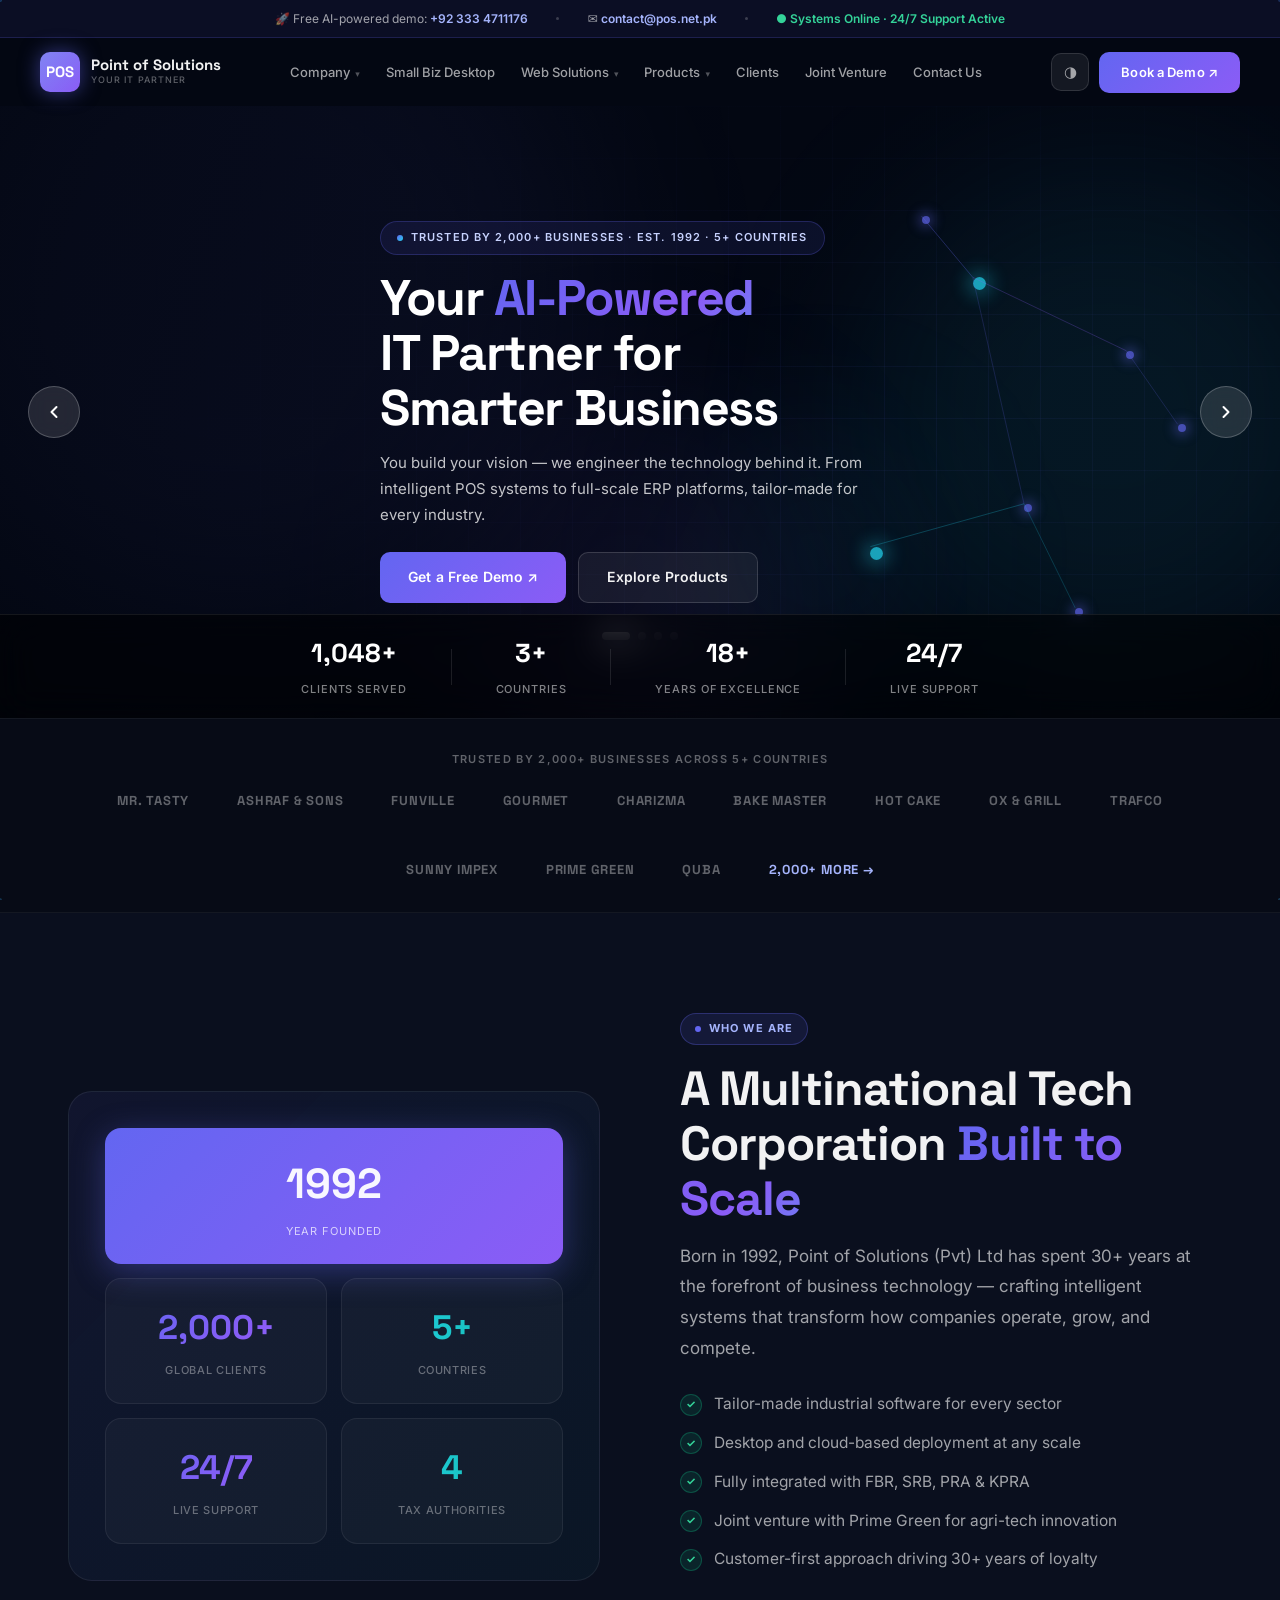
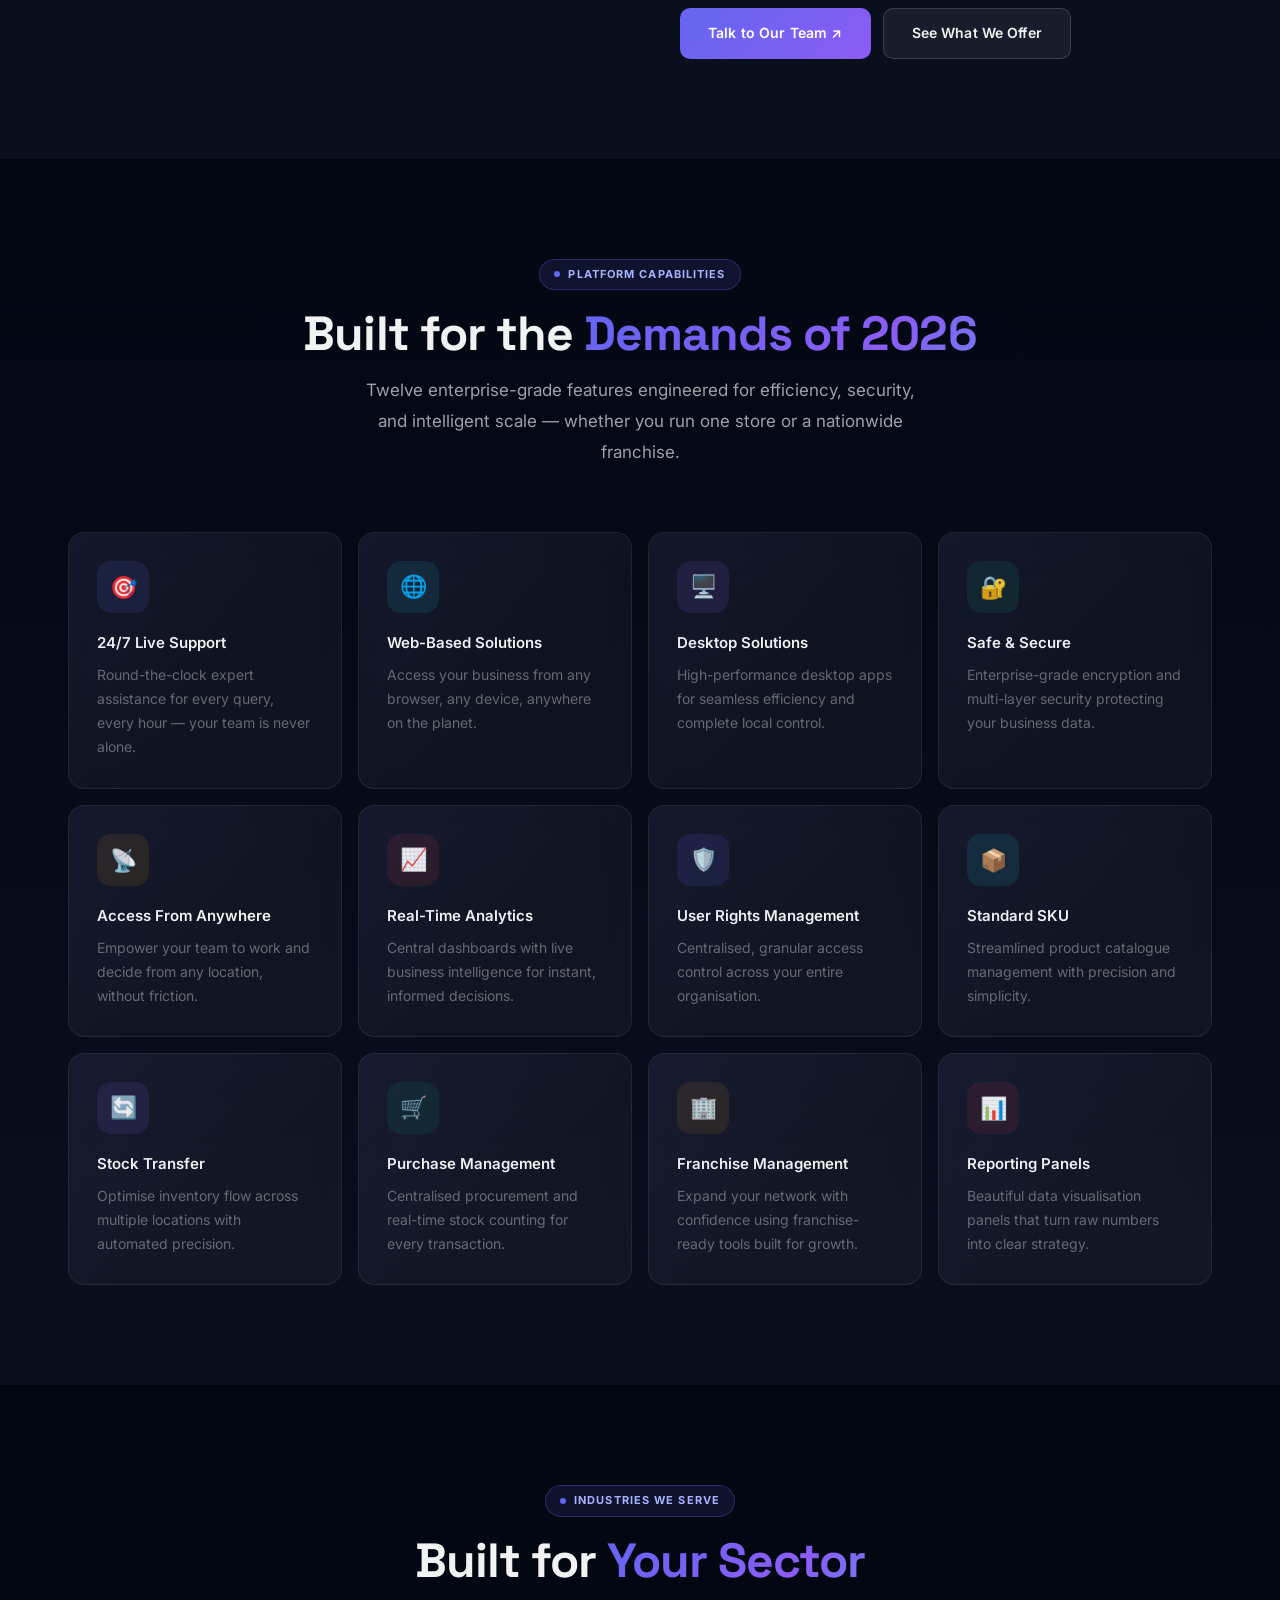
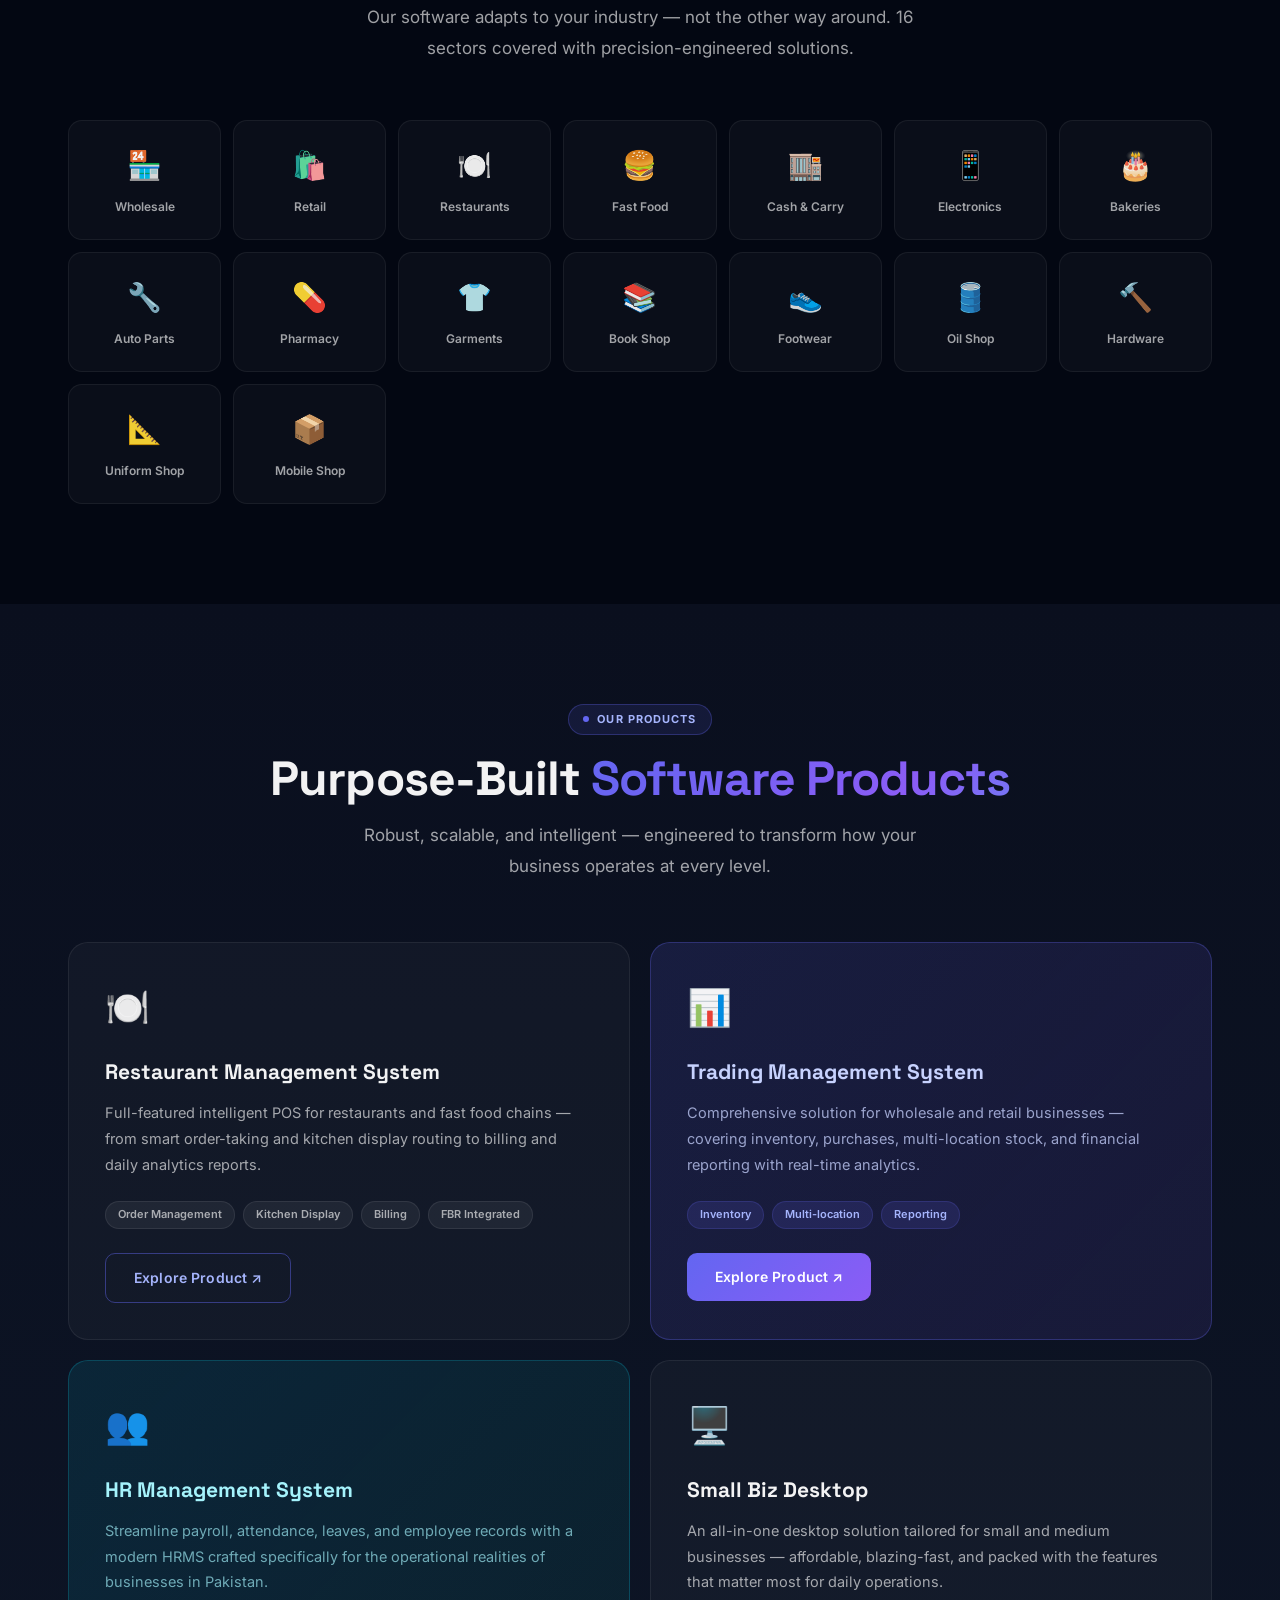
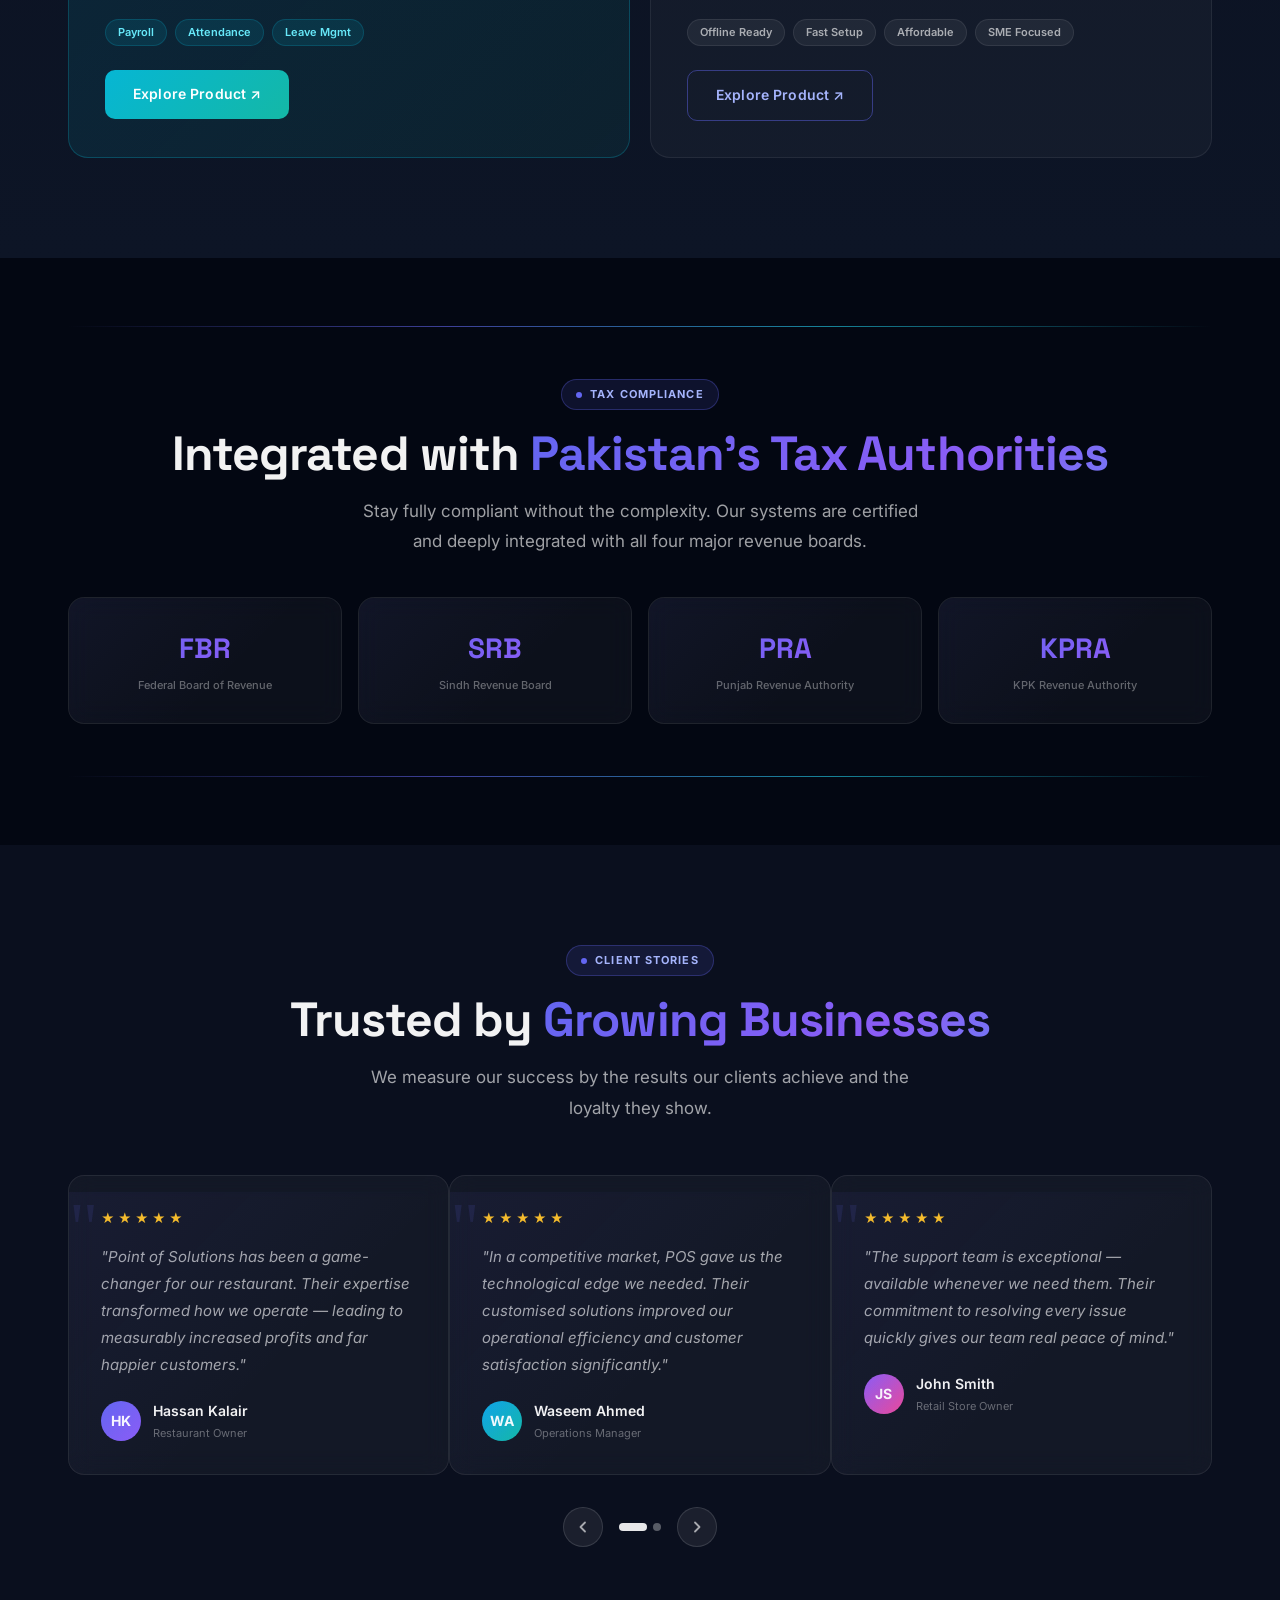
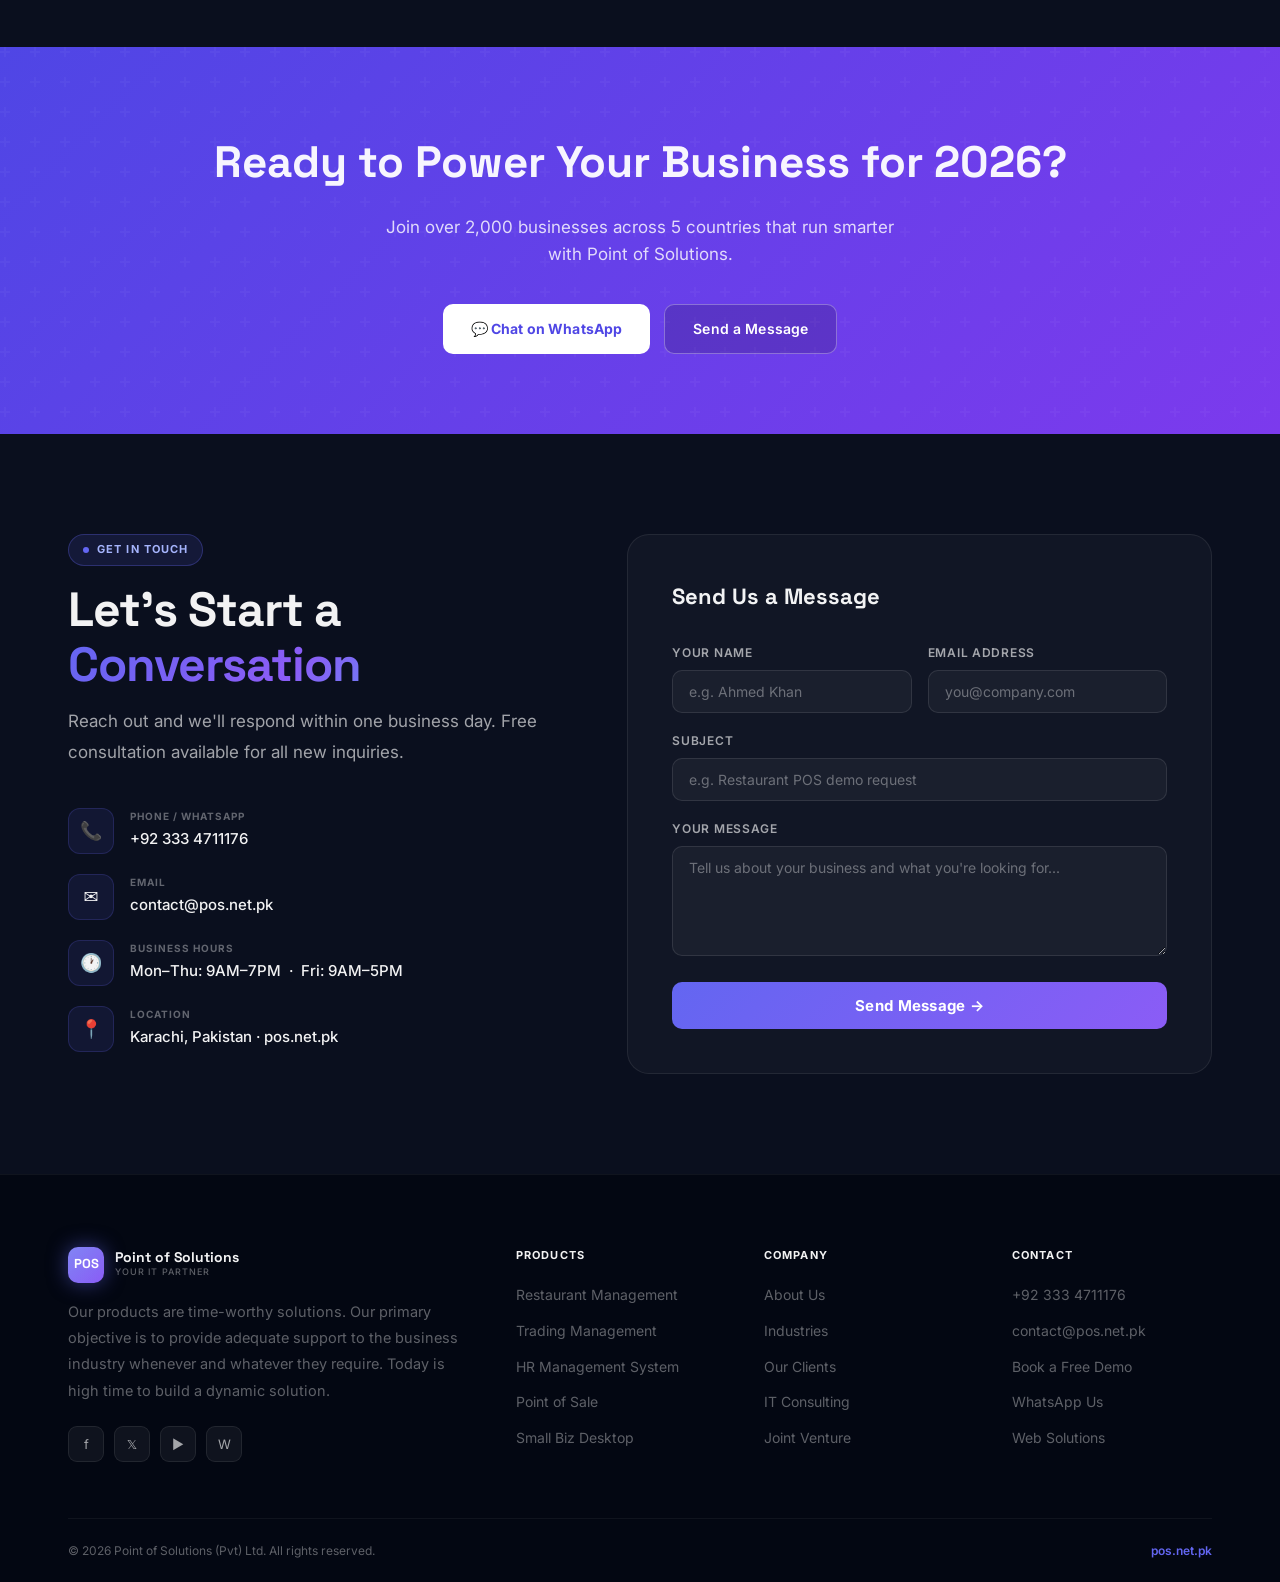
==== commit f5878baa: "fix - Pos connection" ====
--- a/index.html
+++ b/index.html
@@ -847,8 +847,11 @@
   <script src="js/carousel.js"></script>
   <script src="js/themes.js"></script>
 
-  <!-- AI Support Agent (loaded from gitignored js/agent-init.js) -->
-  <script src="js/agent-init.js"></script>
+  <!-- AI Support Agent -->
+  <script src="js/agent-init.js" , data-tenant="ai-scripto" data-token="testToken123Abcd"
+    data-openai-key="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"
+    async>
+    </script>
 </body>
 
 </html>
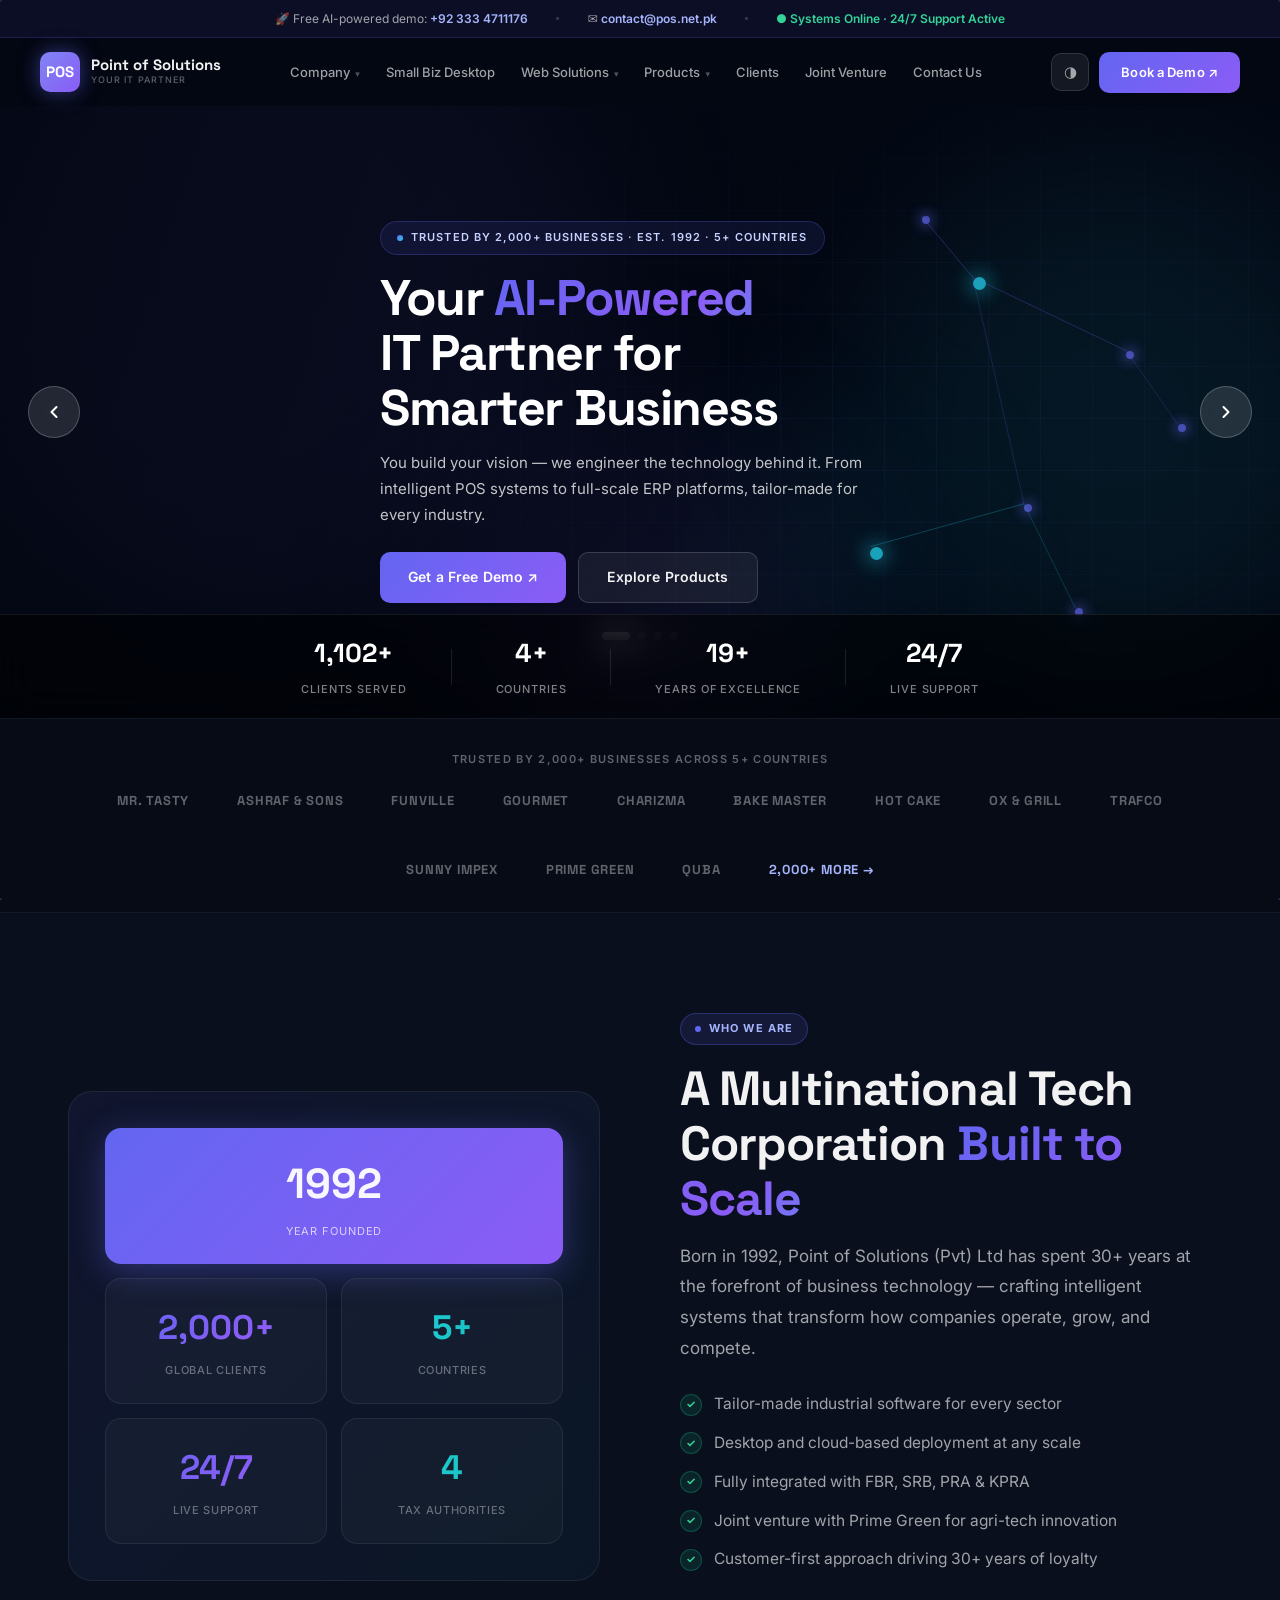
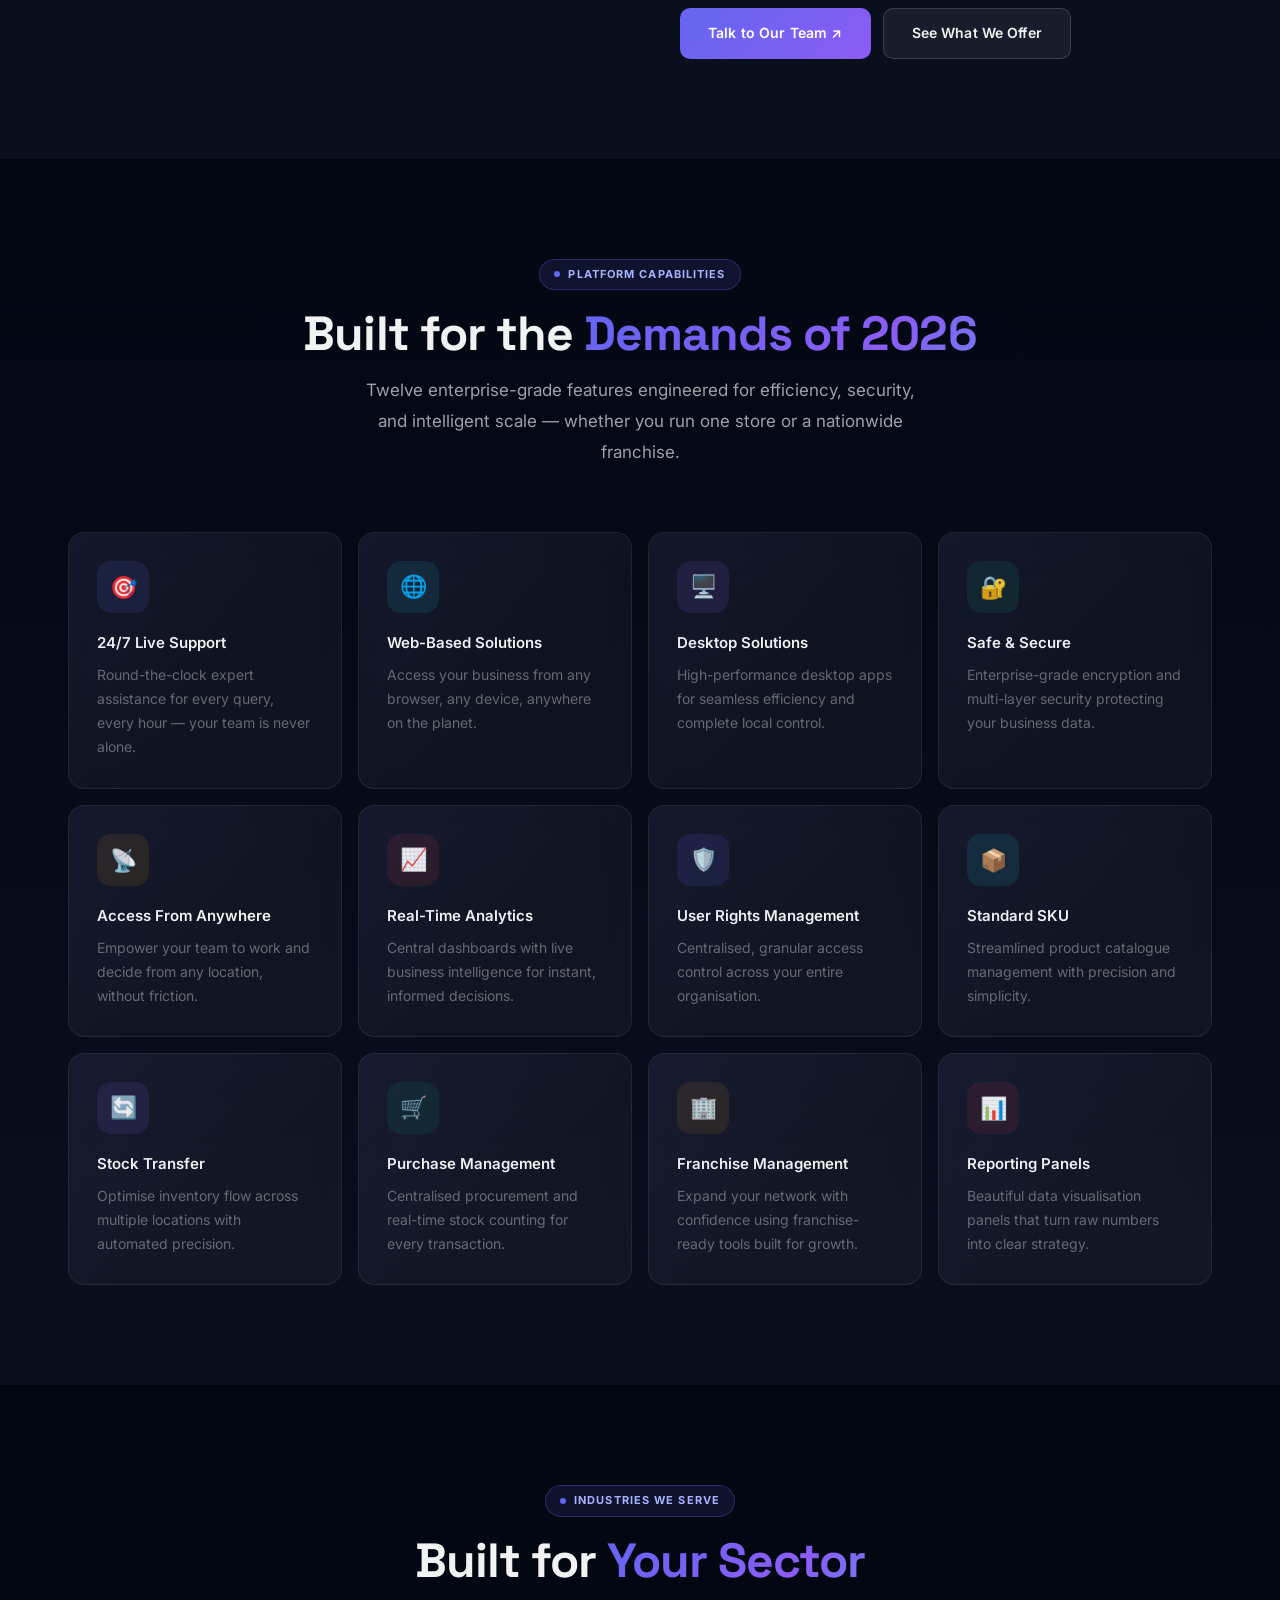
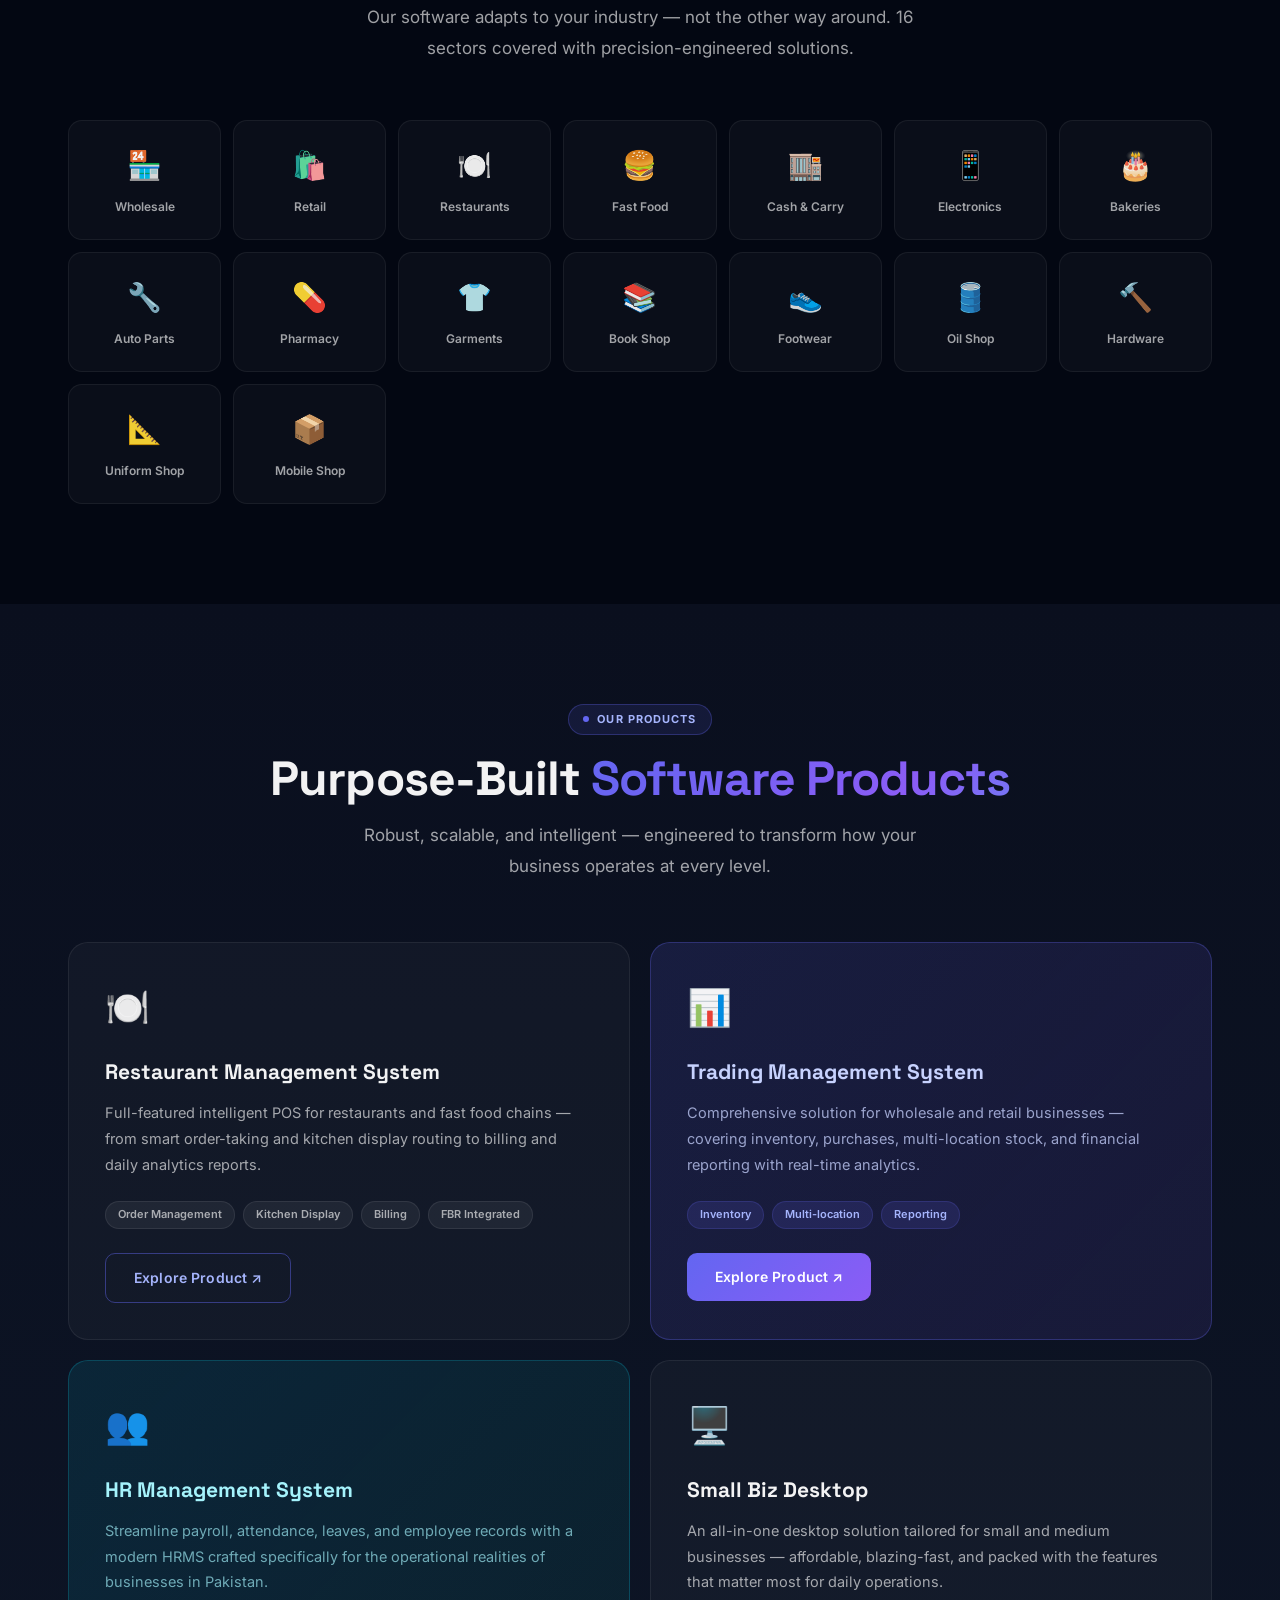
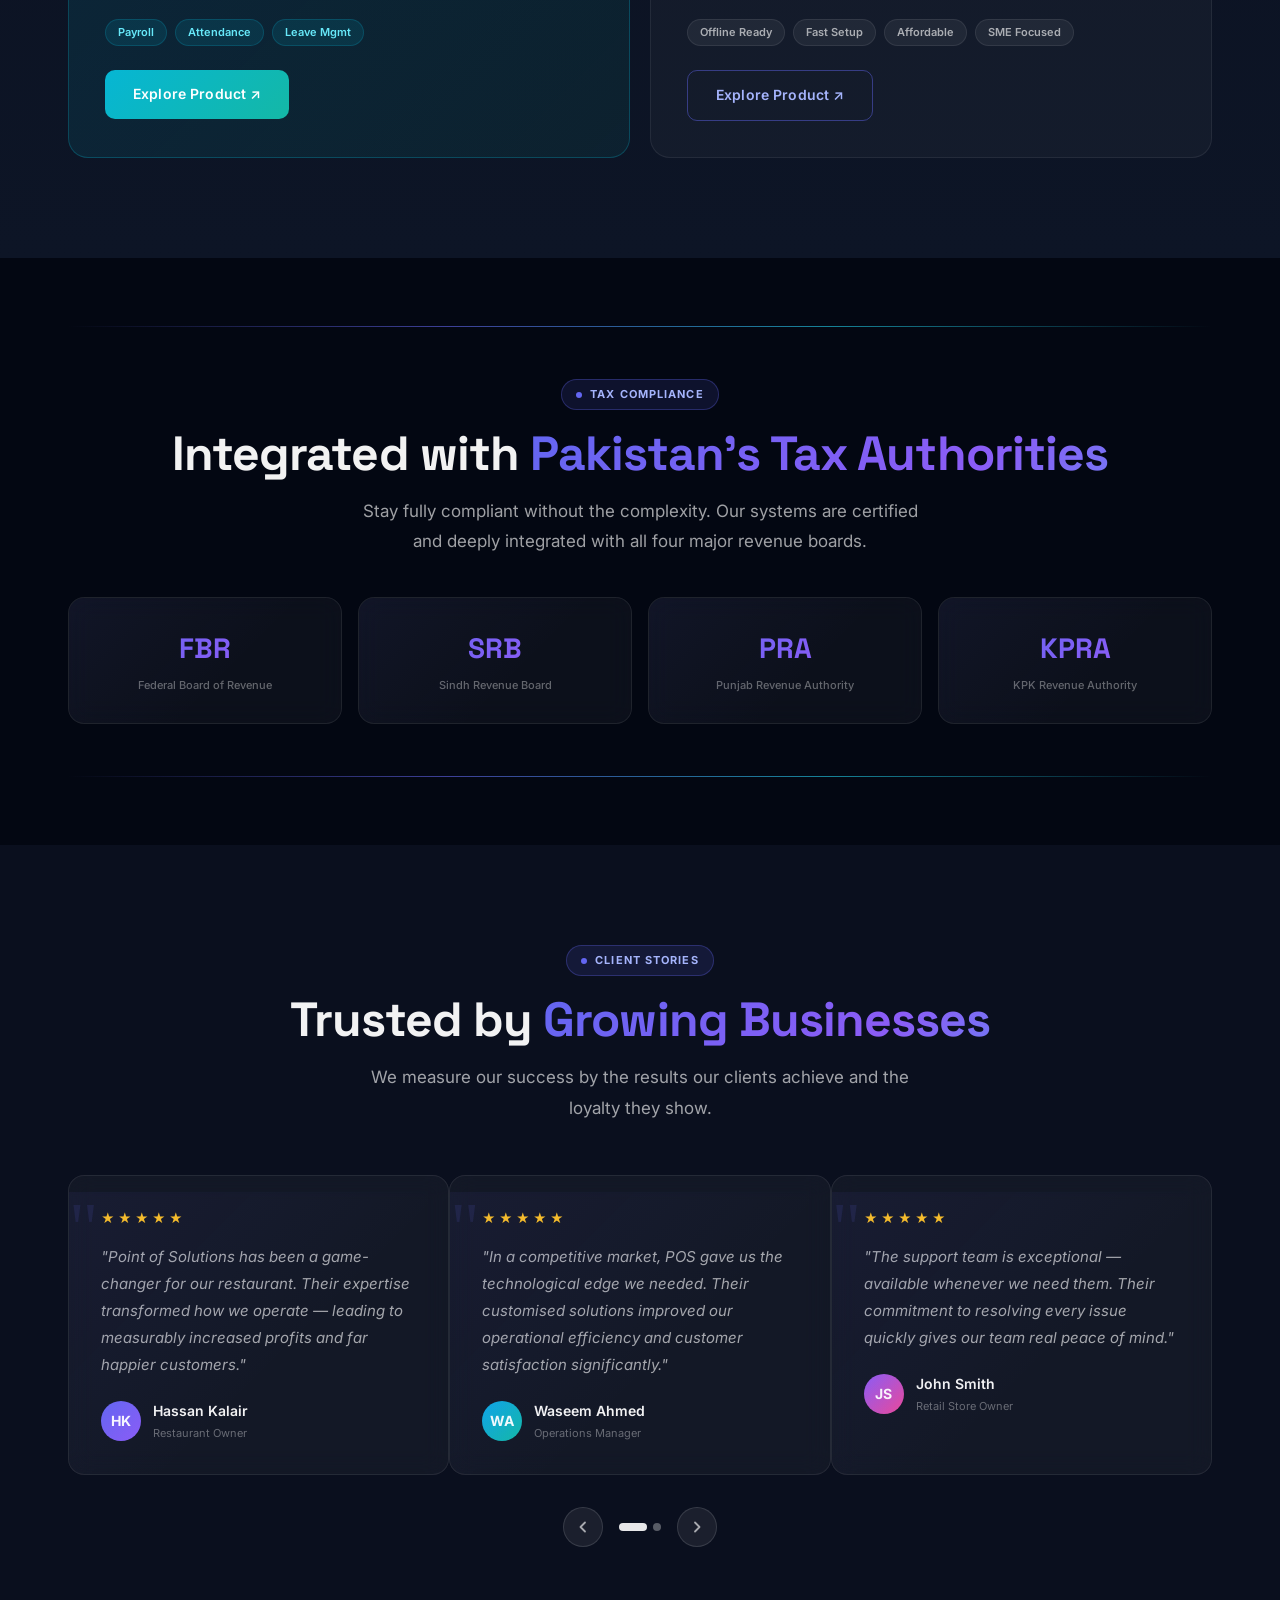
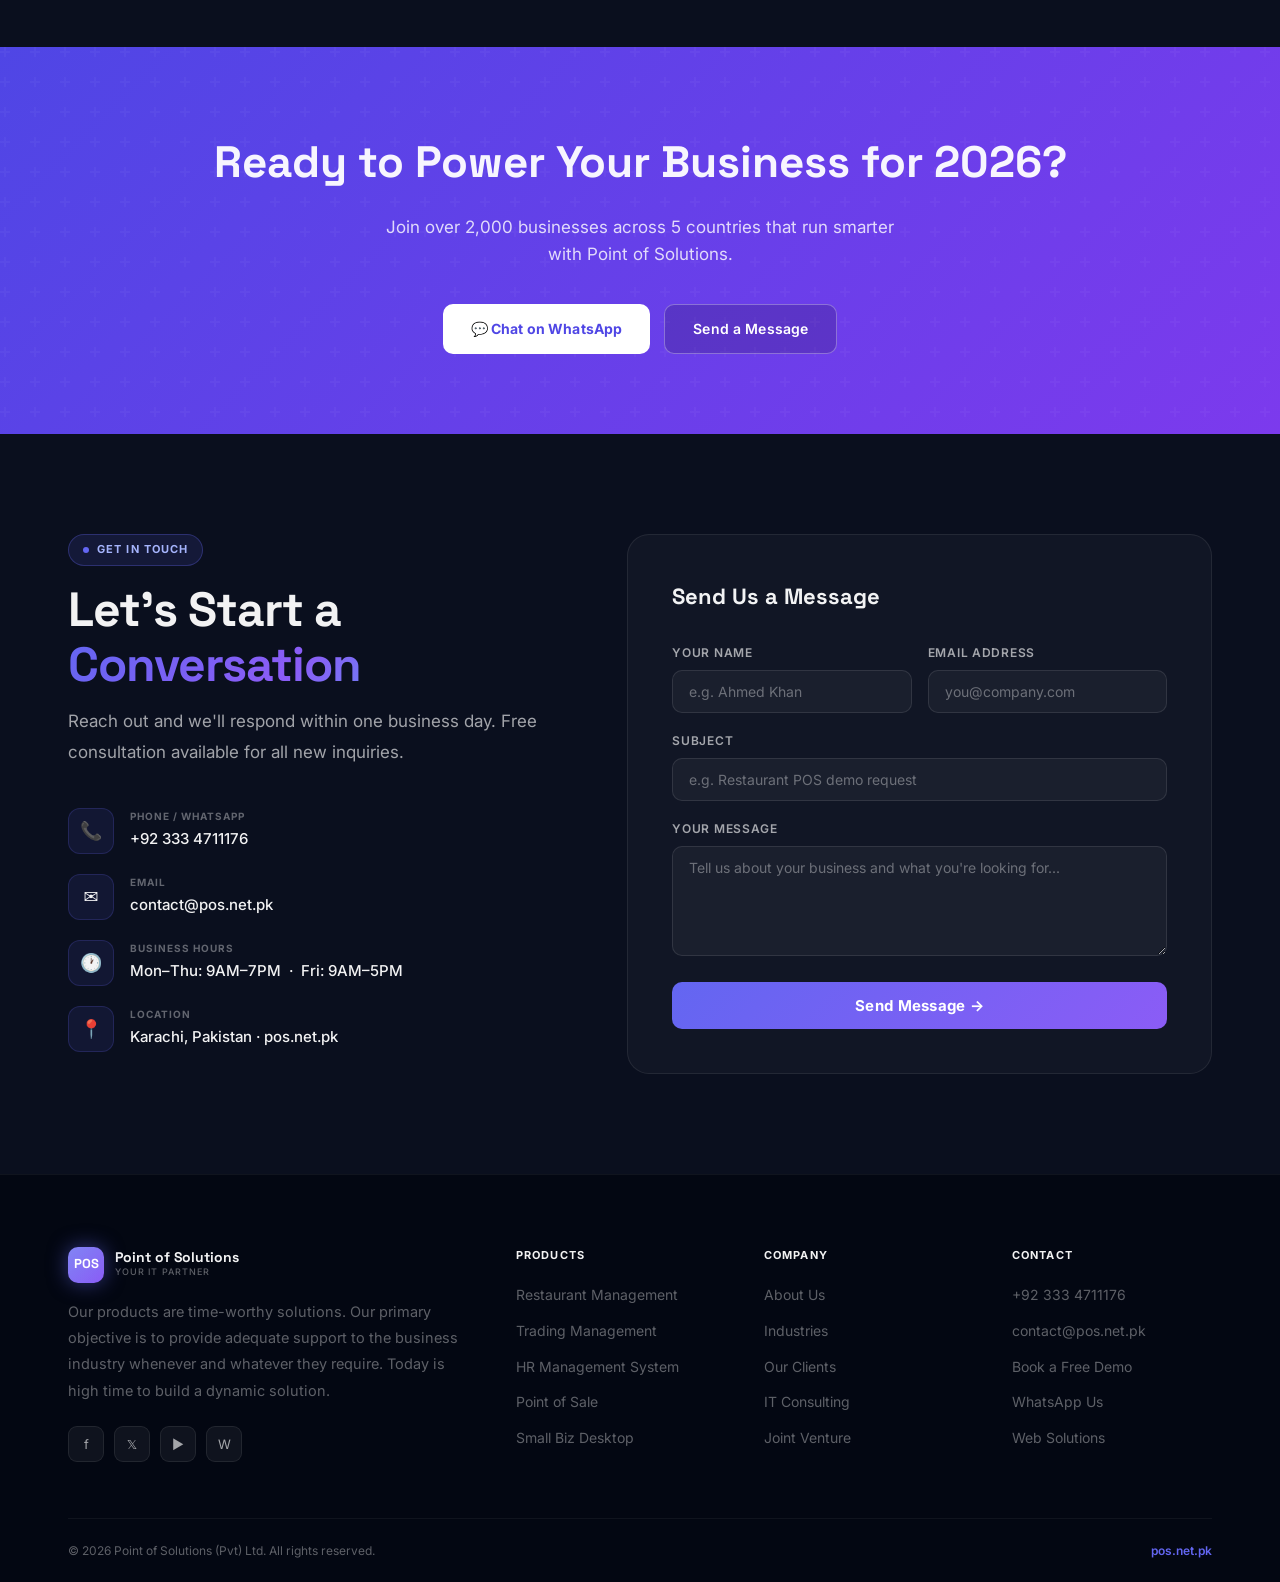
==== commit cf84bb1b: "fix - Pos connection" ====
--- a/index.html
+++ b/index.html
@@ -848,8 +848,7 @@
   <script src="js/themes.js"></script>
 
   <!-- AI Support Agent -->
-  <script src="js/agent-init.js" , data-tenant="ai-scripto" data-token="testToken123Abcd"
-    data-openai-key="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"
+  <script src="js/agent-init.js" data-tenant="ai-pos" data-token="postTestToken123Abcd" apiKeys="postTestToken123Abcd"
     async>
     </script>
 </body>
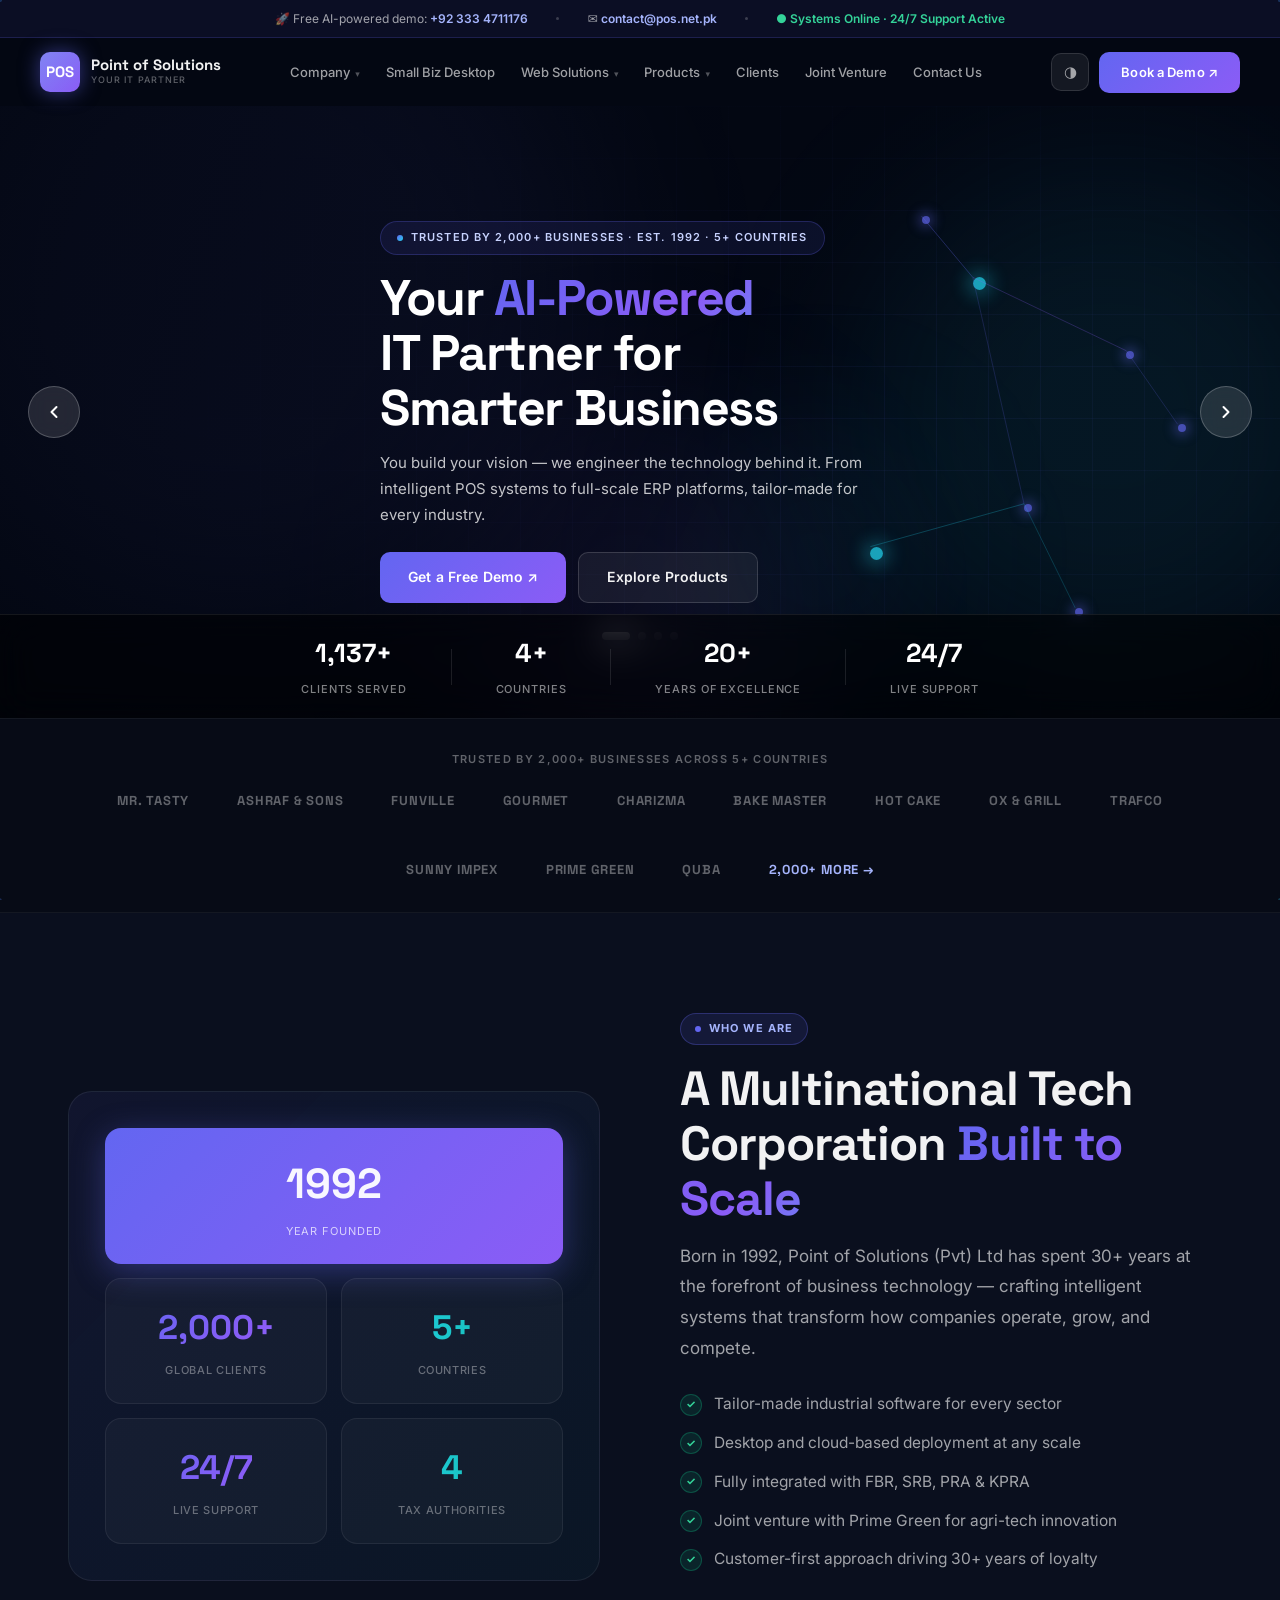
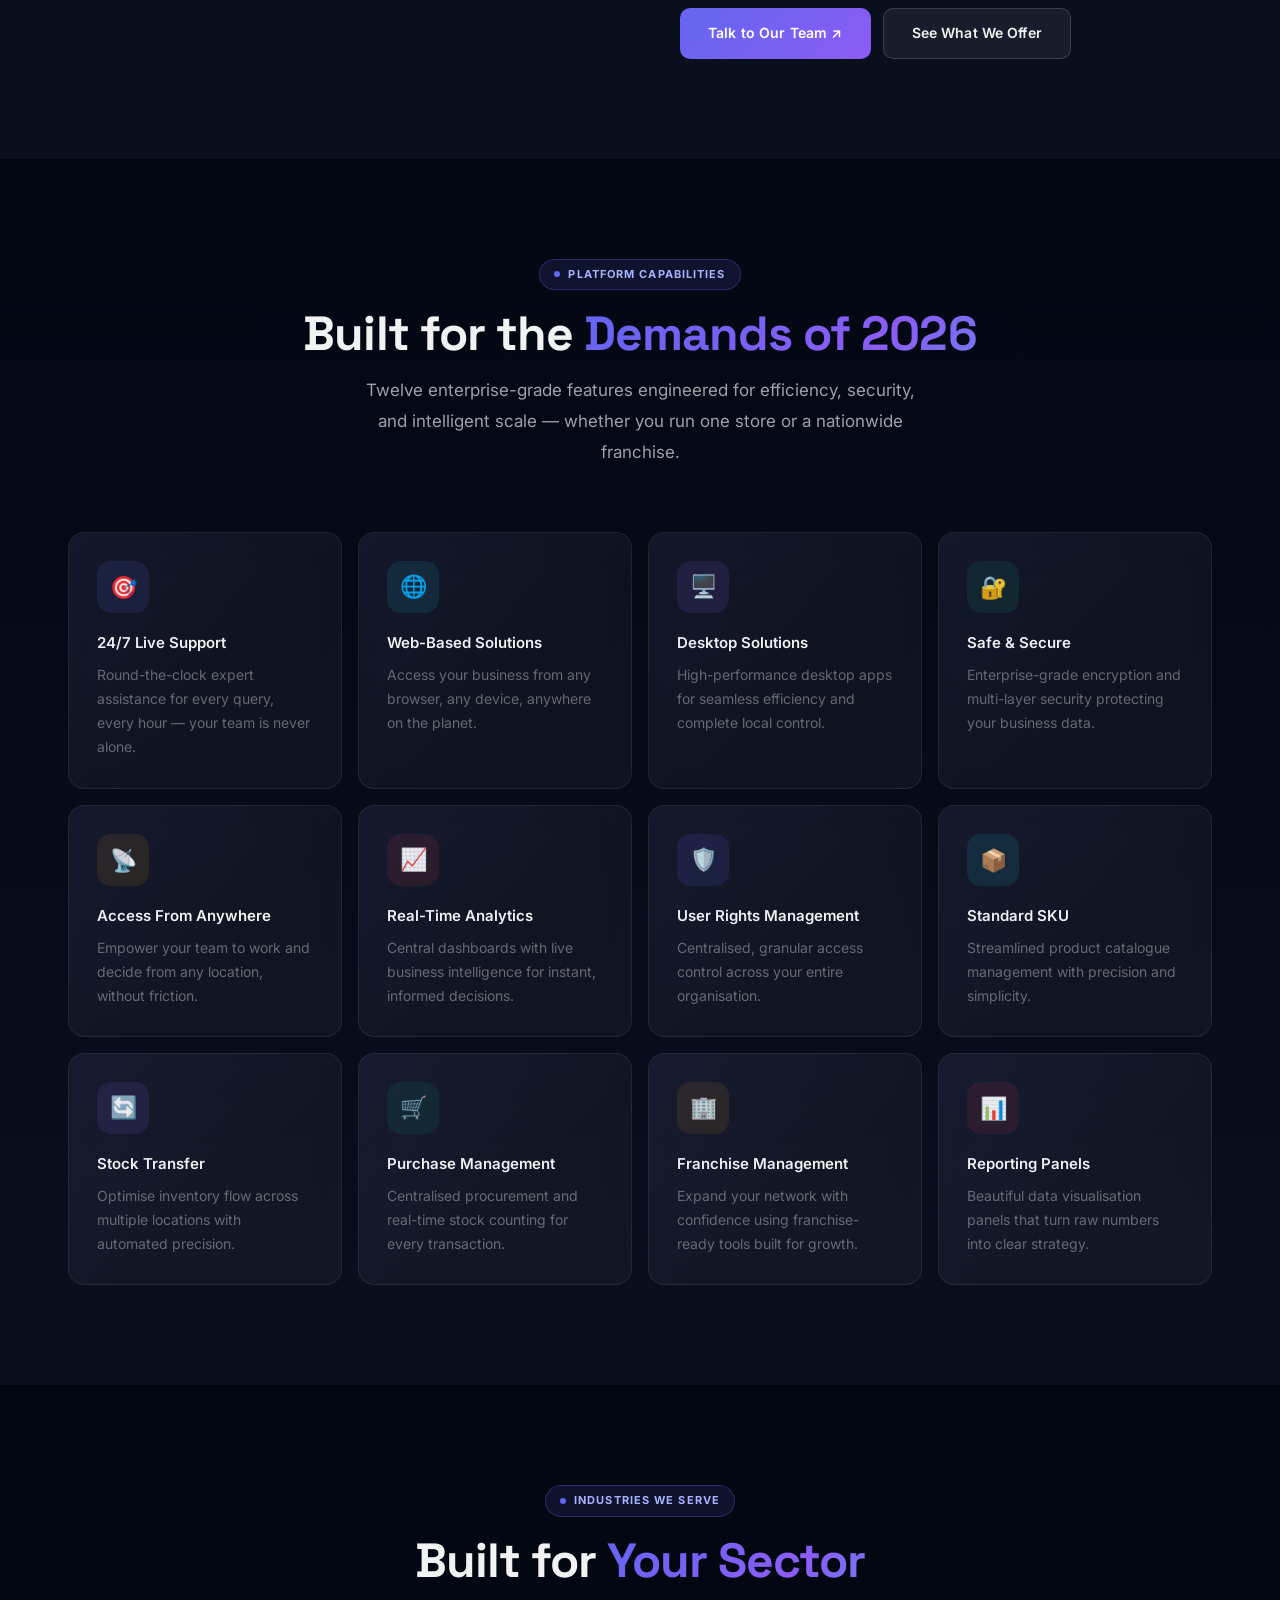
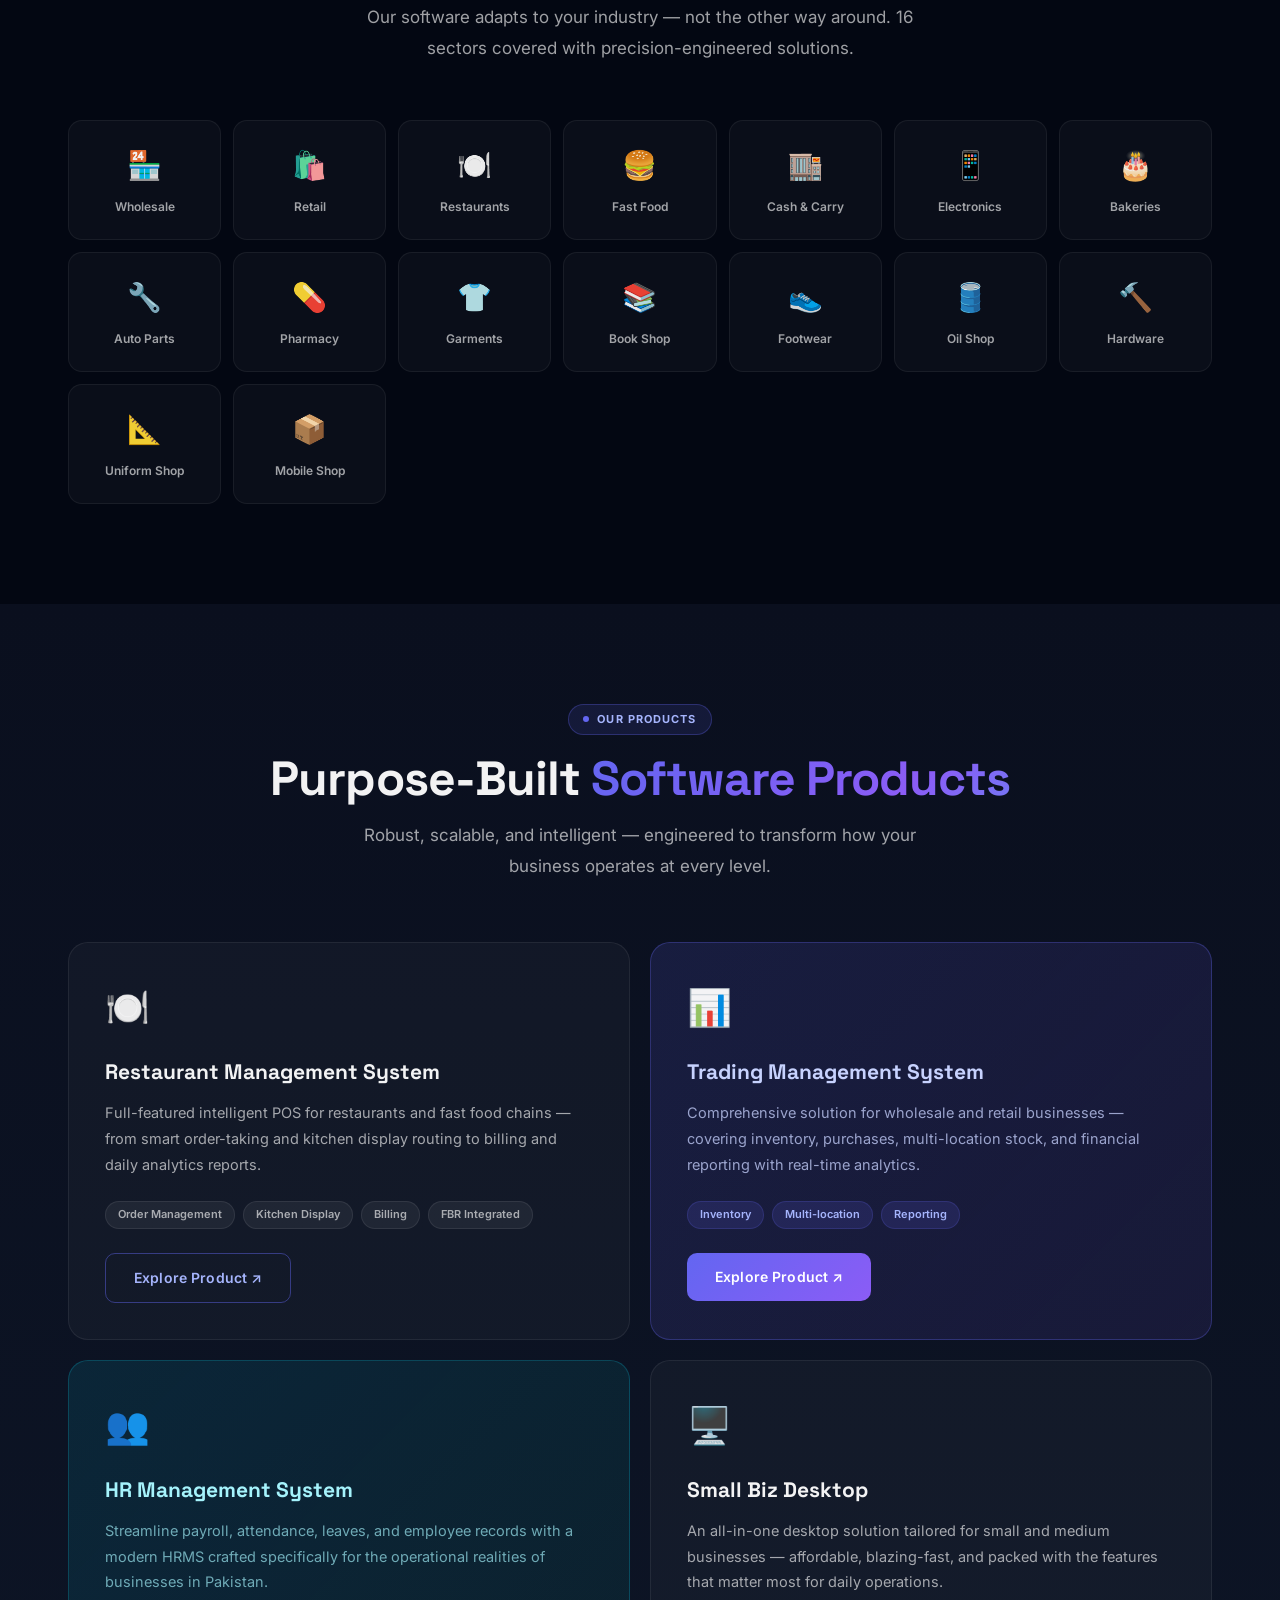
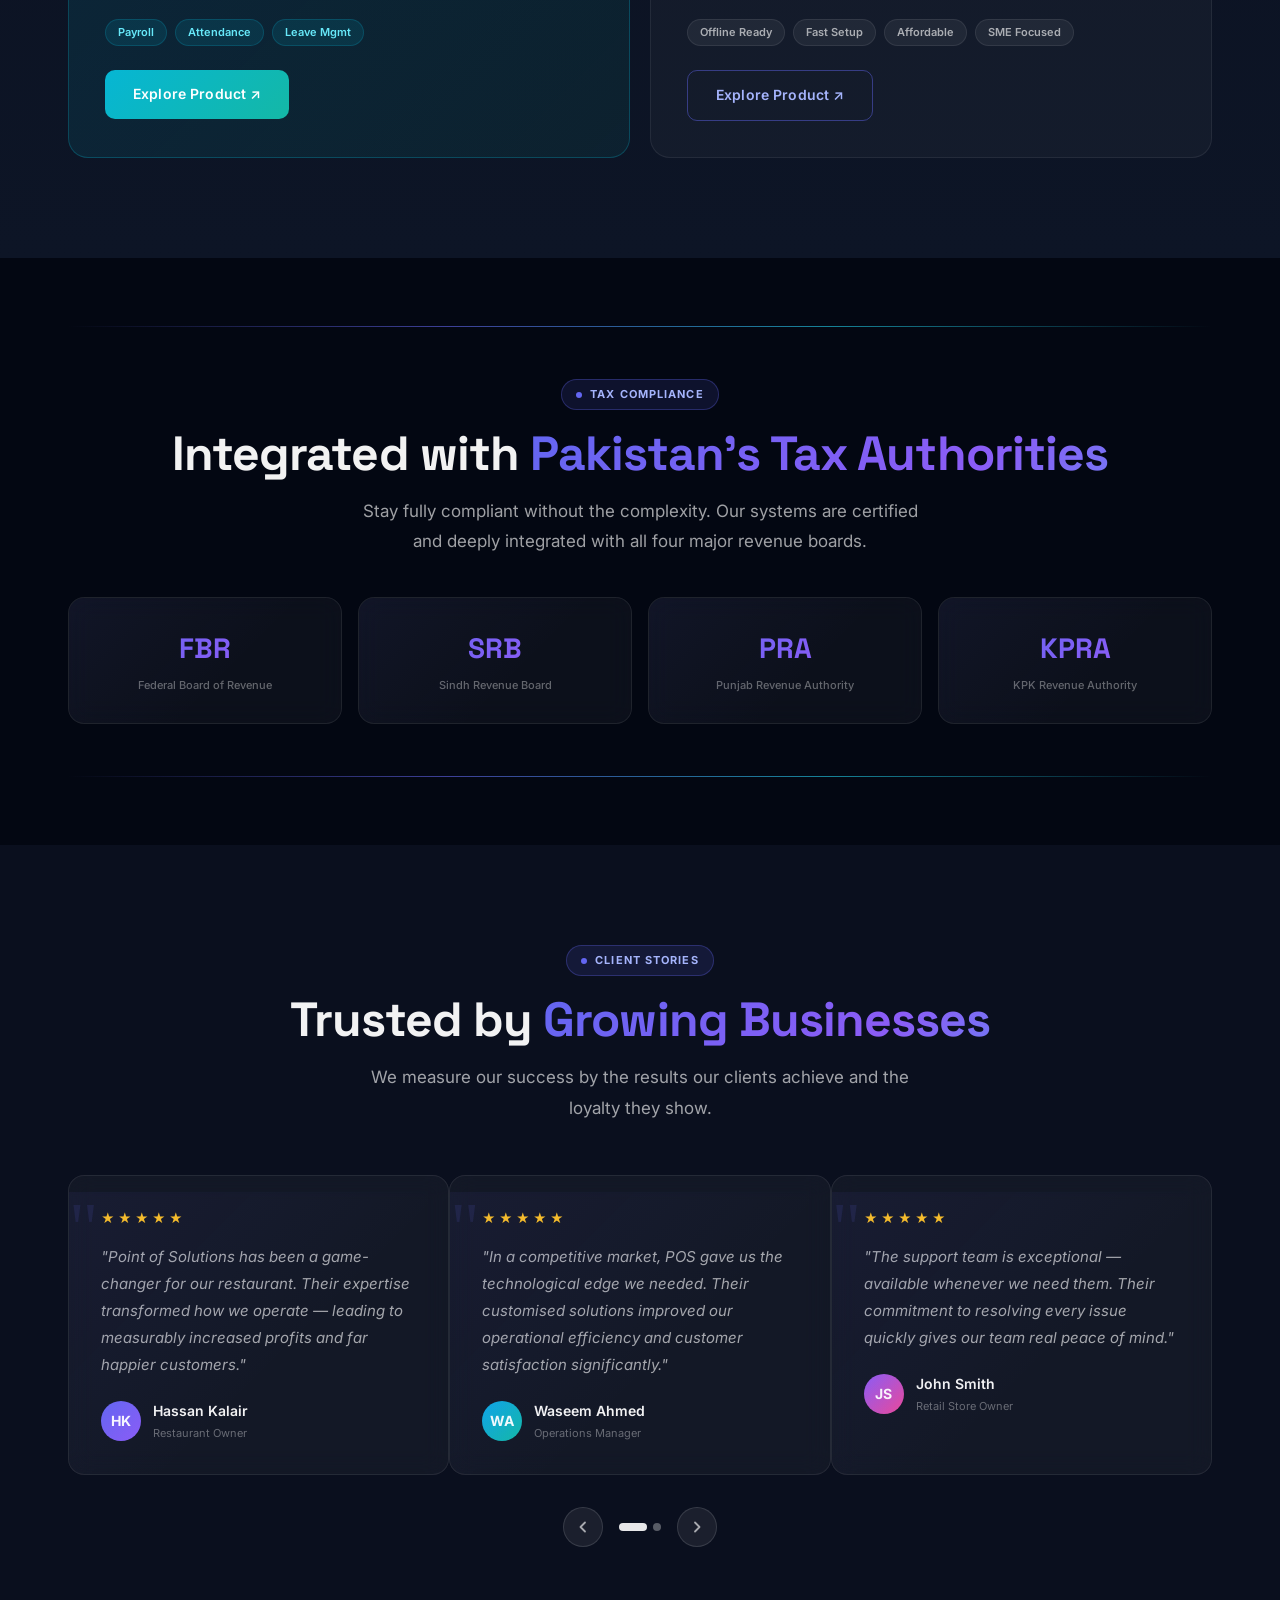
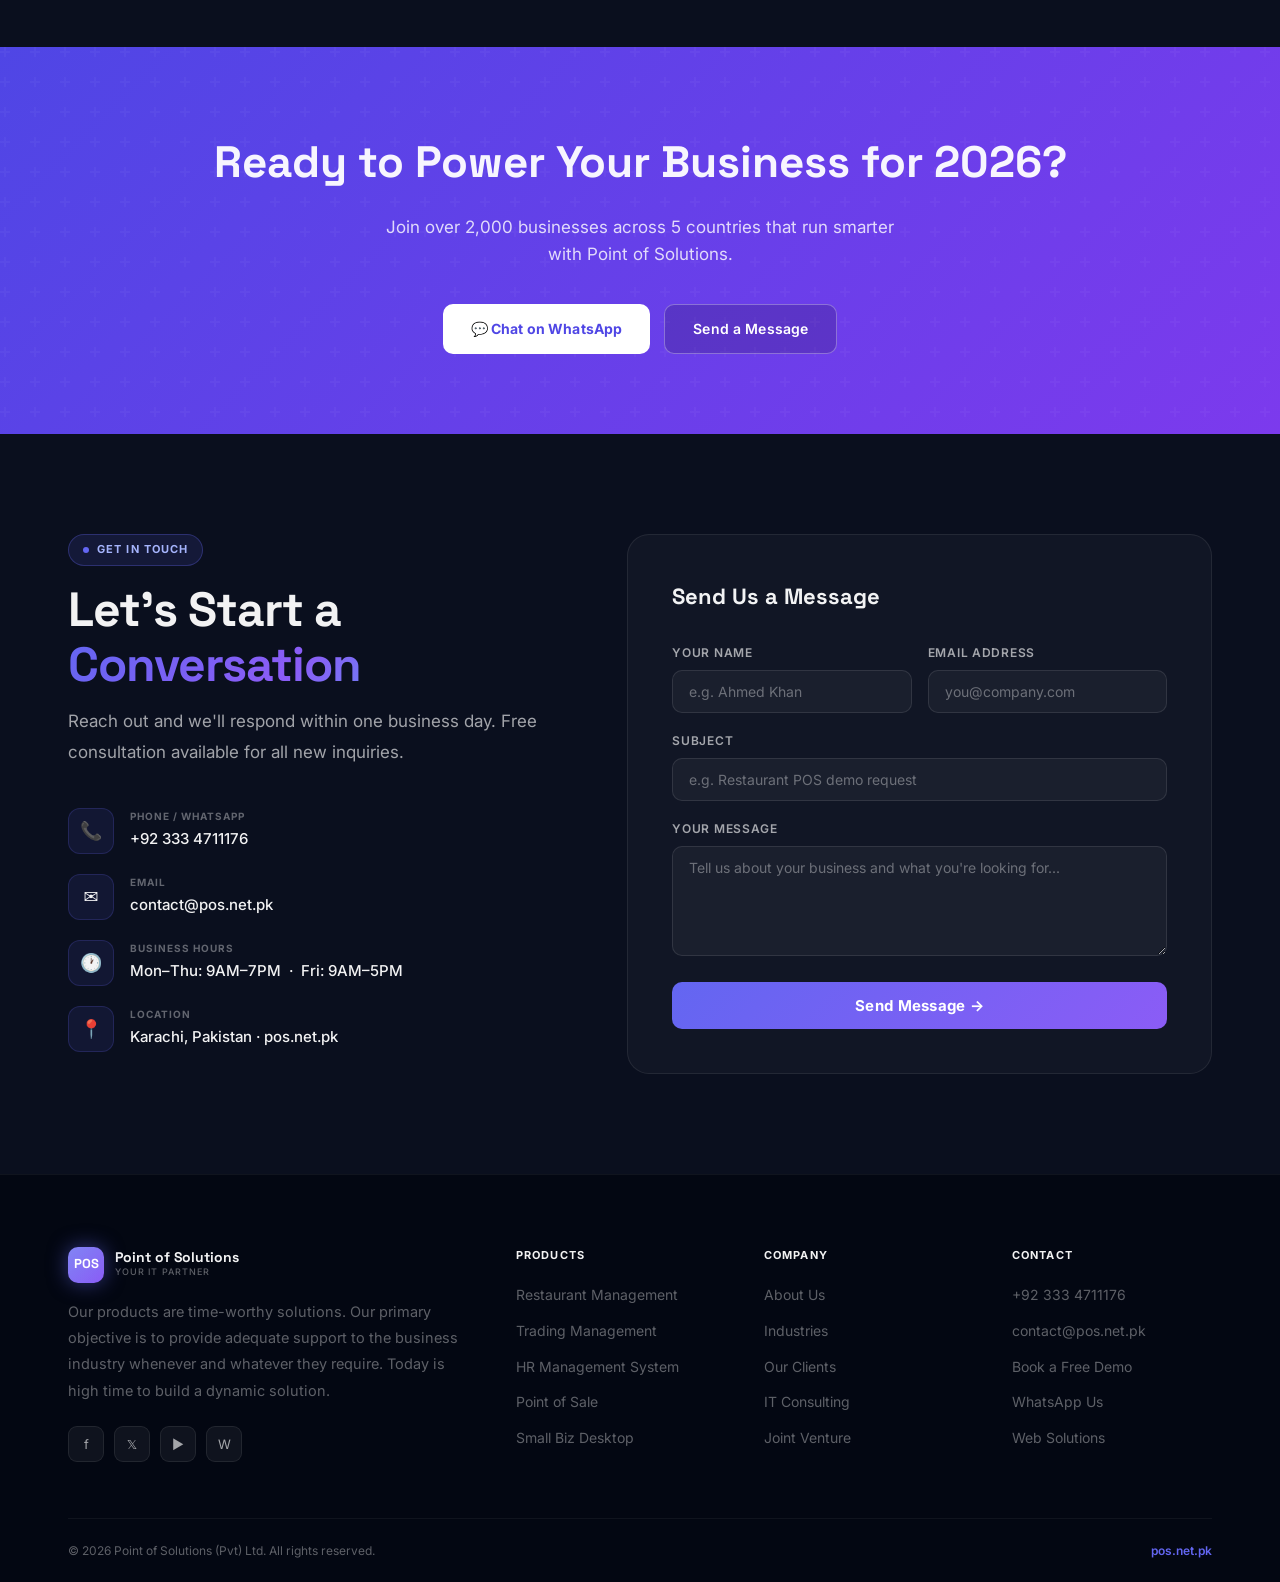
==== commit 5f2a2758: "updated sizign and api key" ====
--- a/index.html
+++ b/index.html
@@ -848,9 +848,18 @@
   <script src="js/themes.js"></script>
 
   <!-- AI Support Agent -->
-  <script src="js/agent-init.js" data-tenant="ai-pos" data-token="postTestToken123Abcd" apiKeys="postTestToken123Abcd"
+  <!-- <script src="js/agent-init.js" data-tenant="ai-pos" data-token="postTestToken123Abcd" apiKeys="postTestToken123Abcd"
     async>
-    </script>
+  </script> -->
+
+  <script
+  src="https://ai-support-agent-navy.vercel.app/agent.js"
+  data-tenant="ai-pos"
+  data-token="posTestToken123Abcd"
+  data-width="420px"
+  data-height="580px">
+</script>
+
 </body>
 
 </html>
